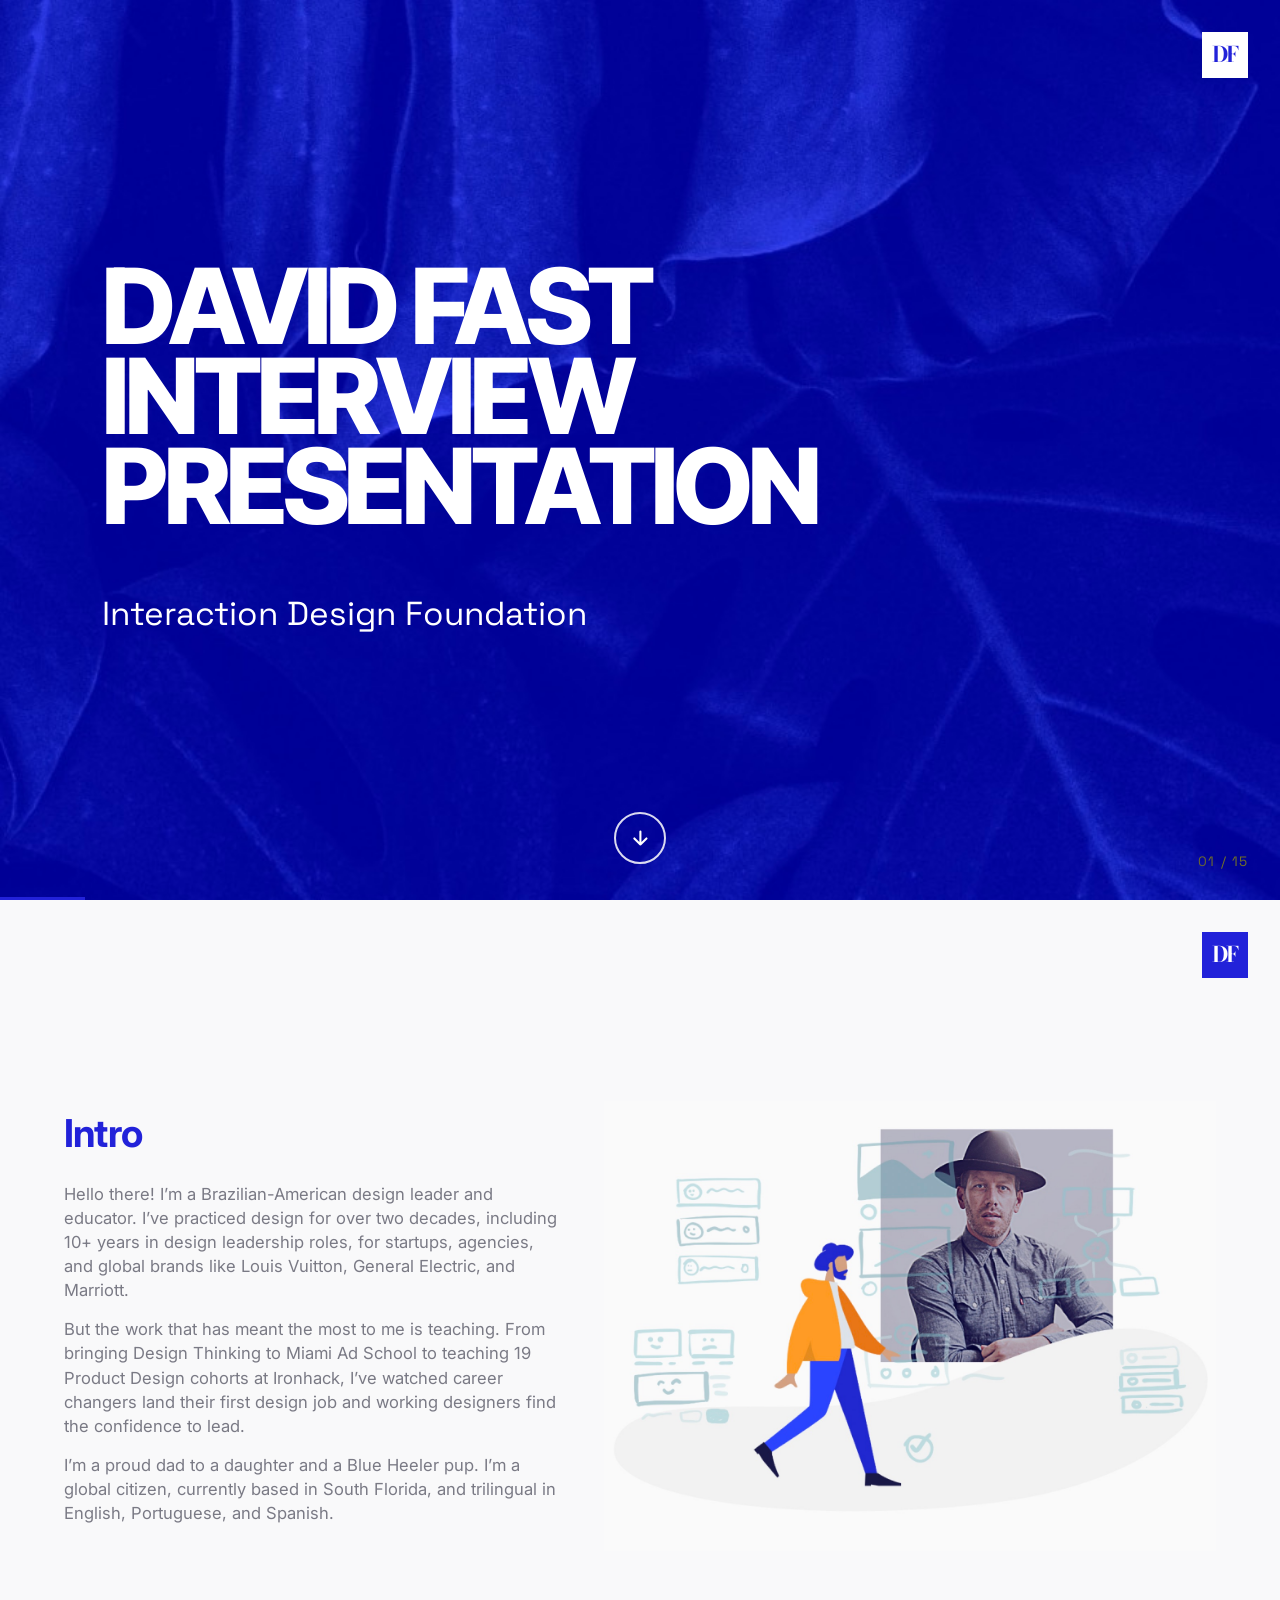
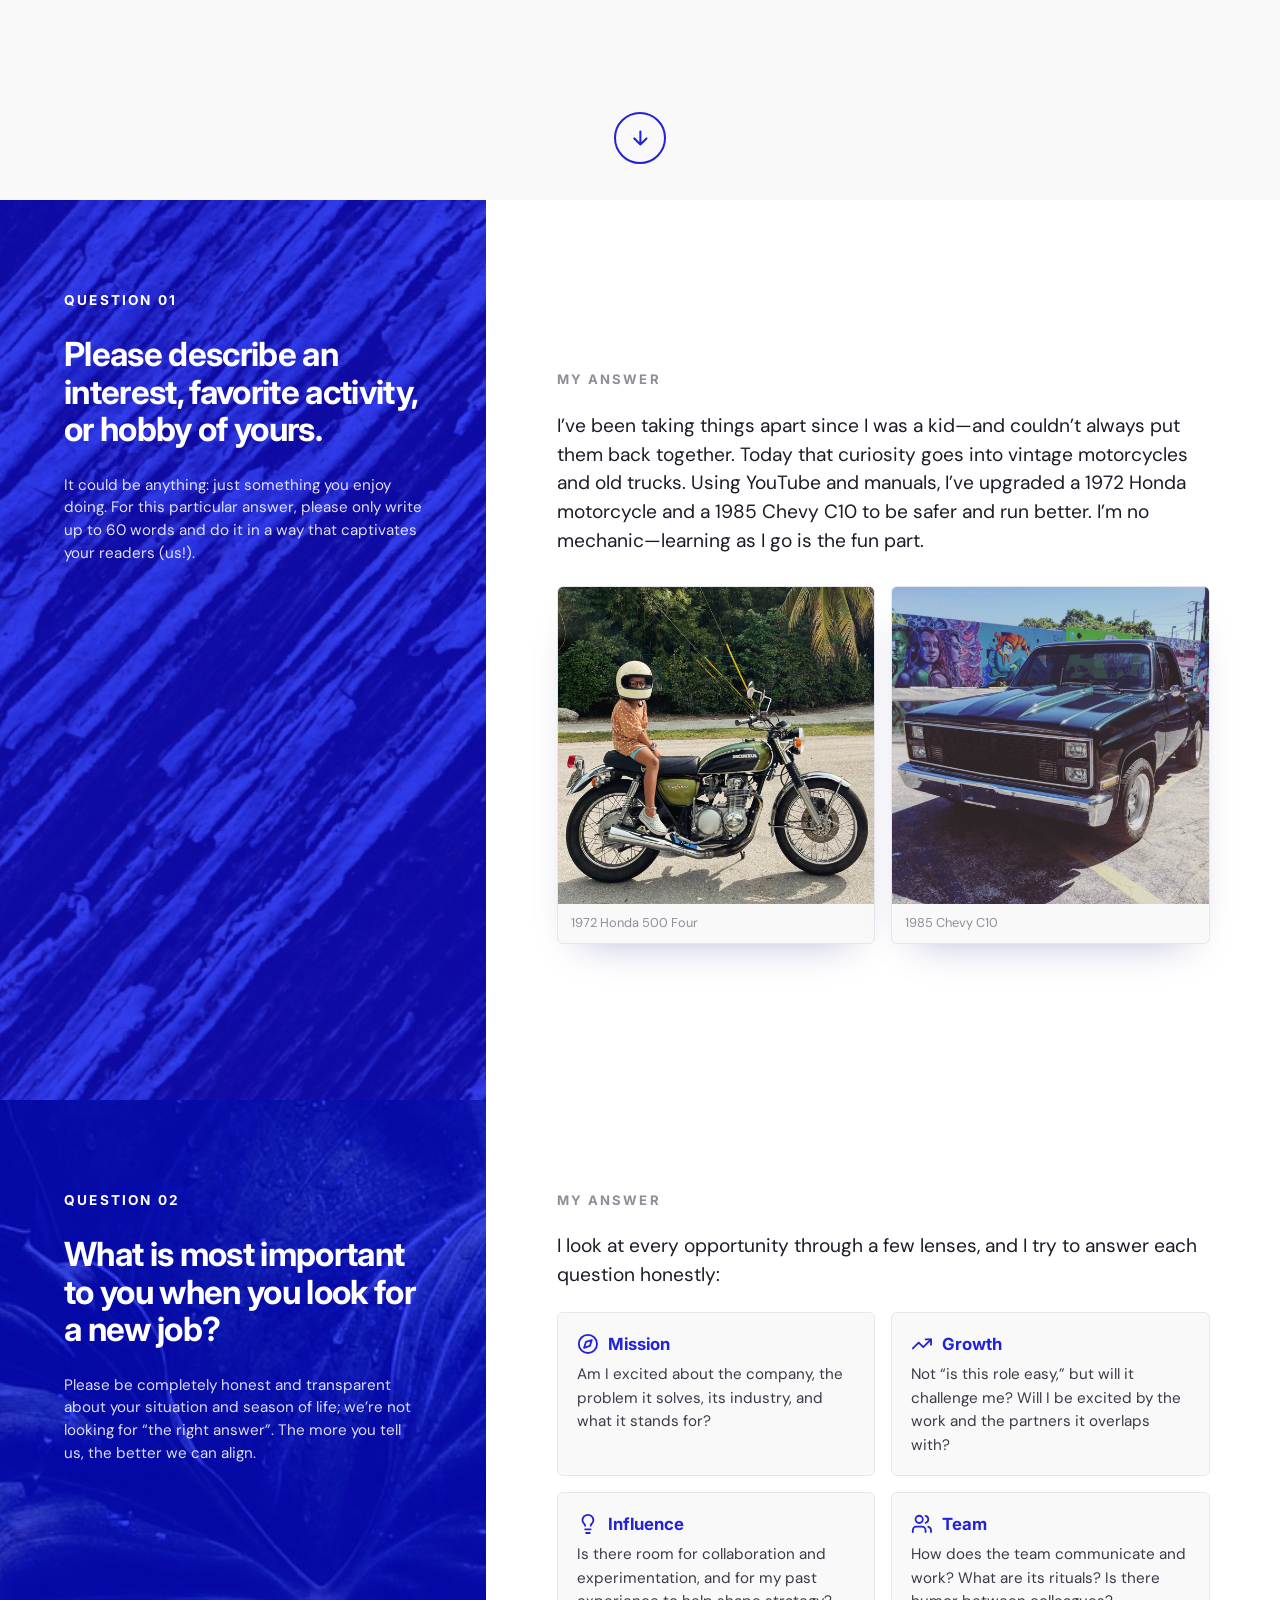
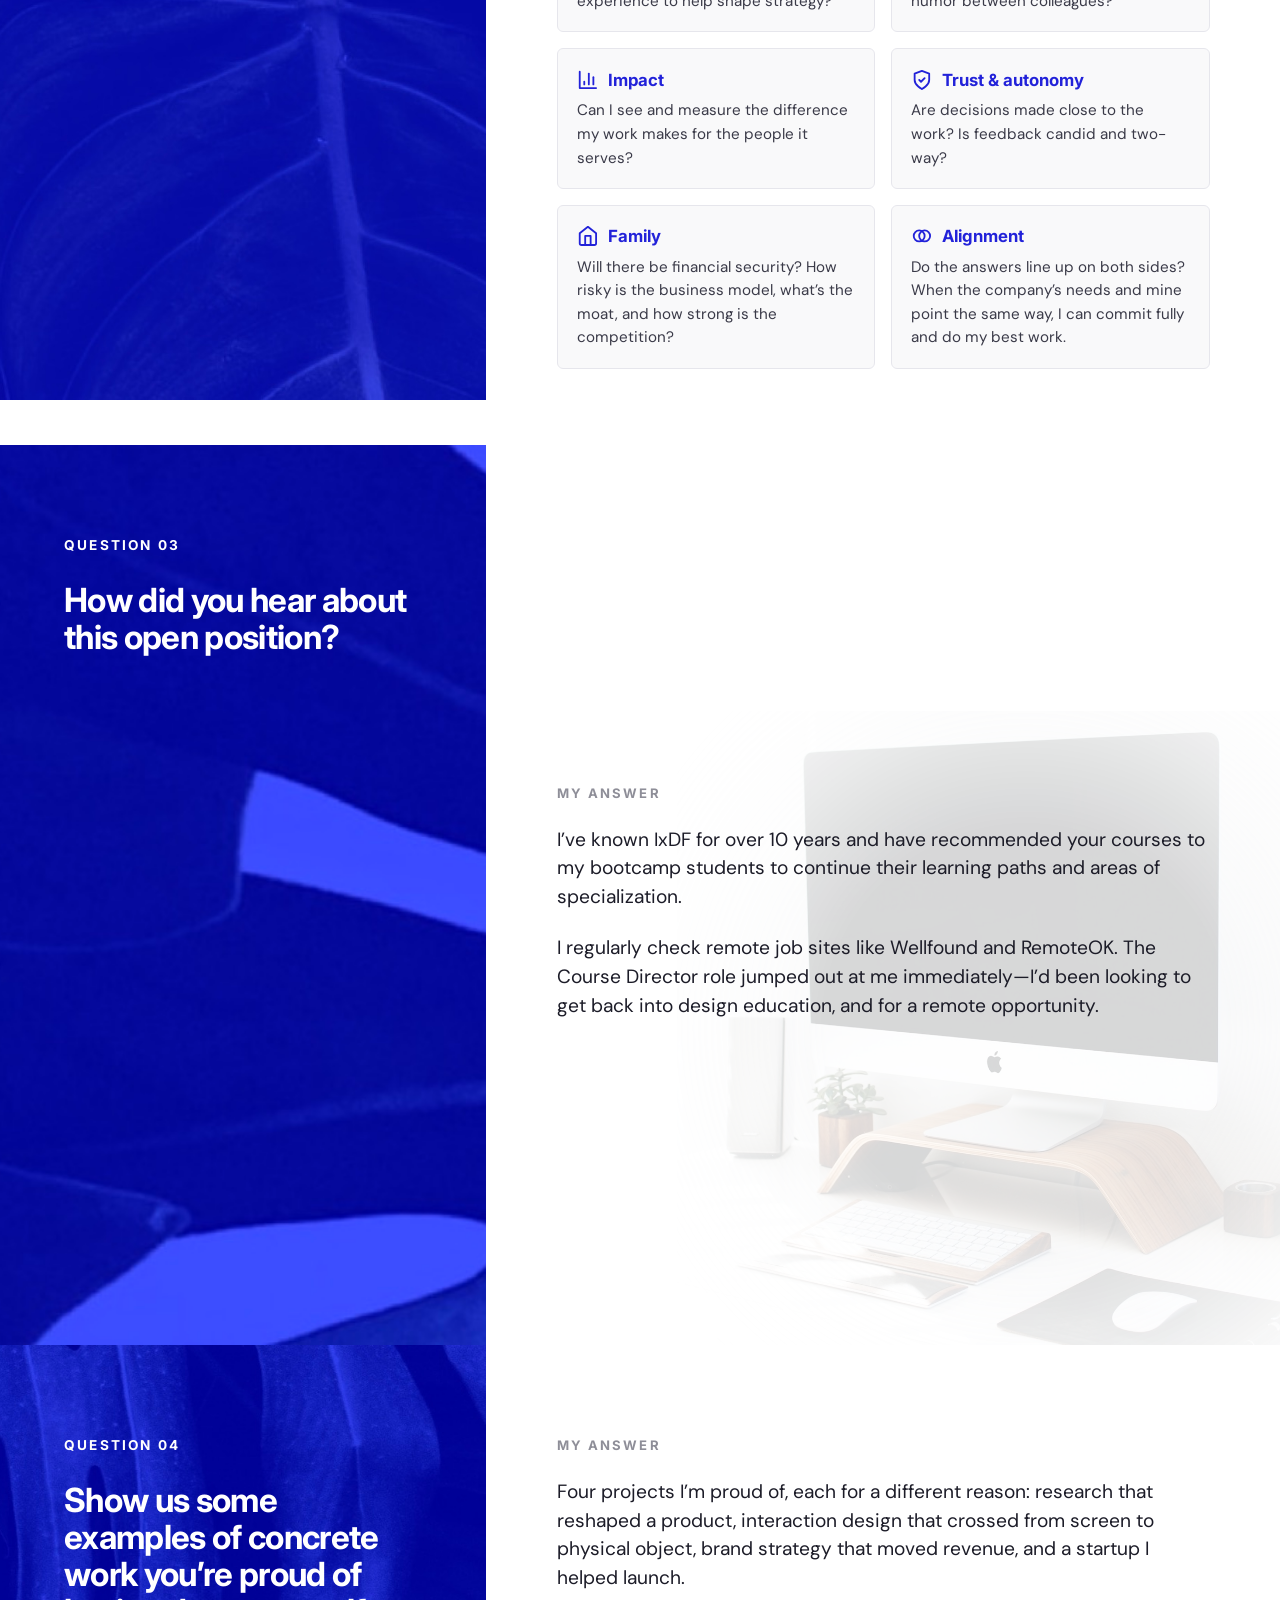
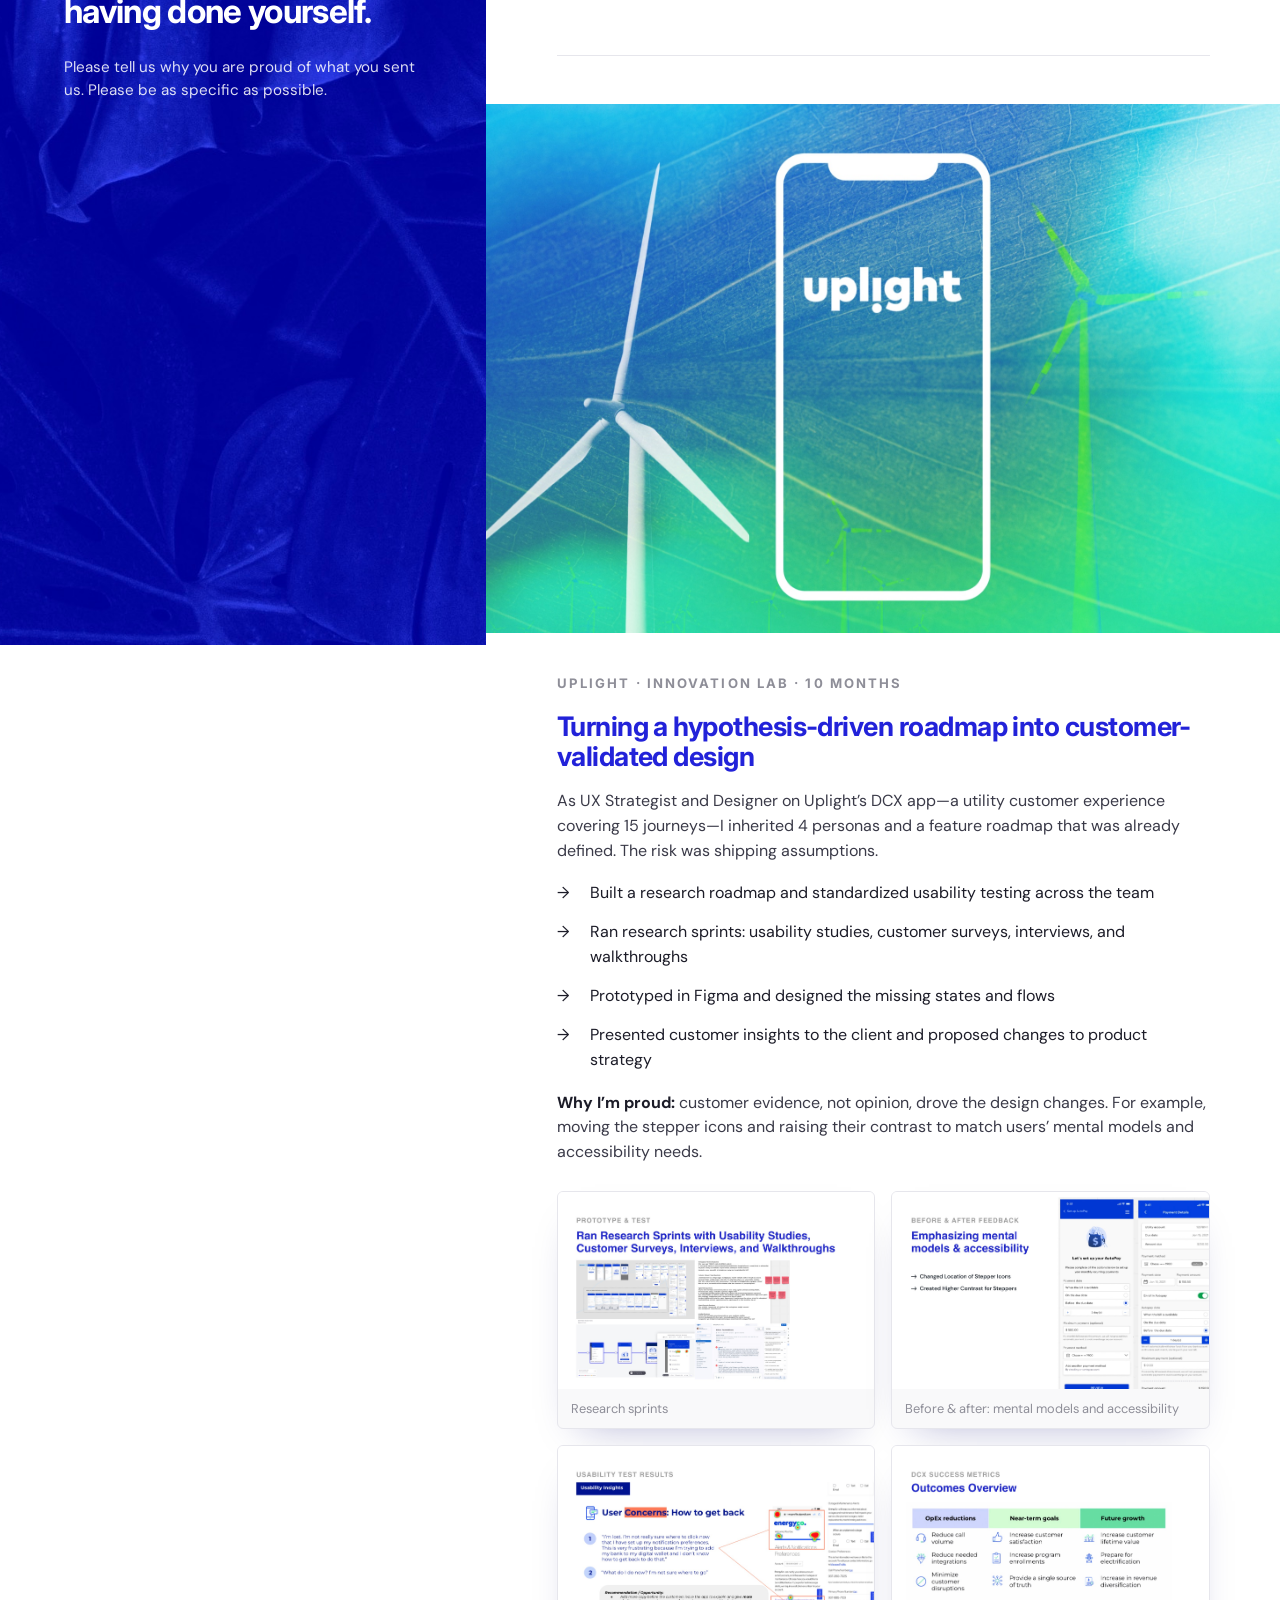
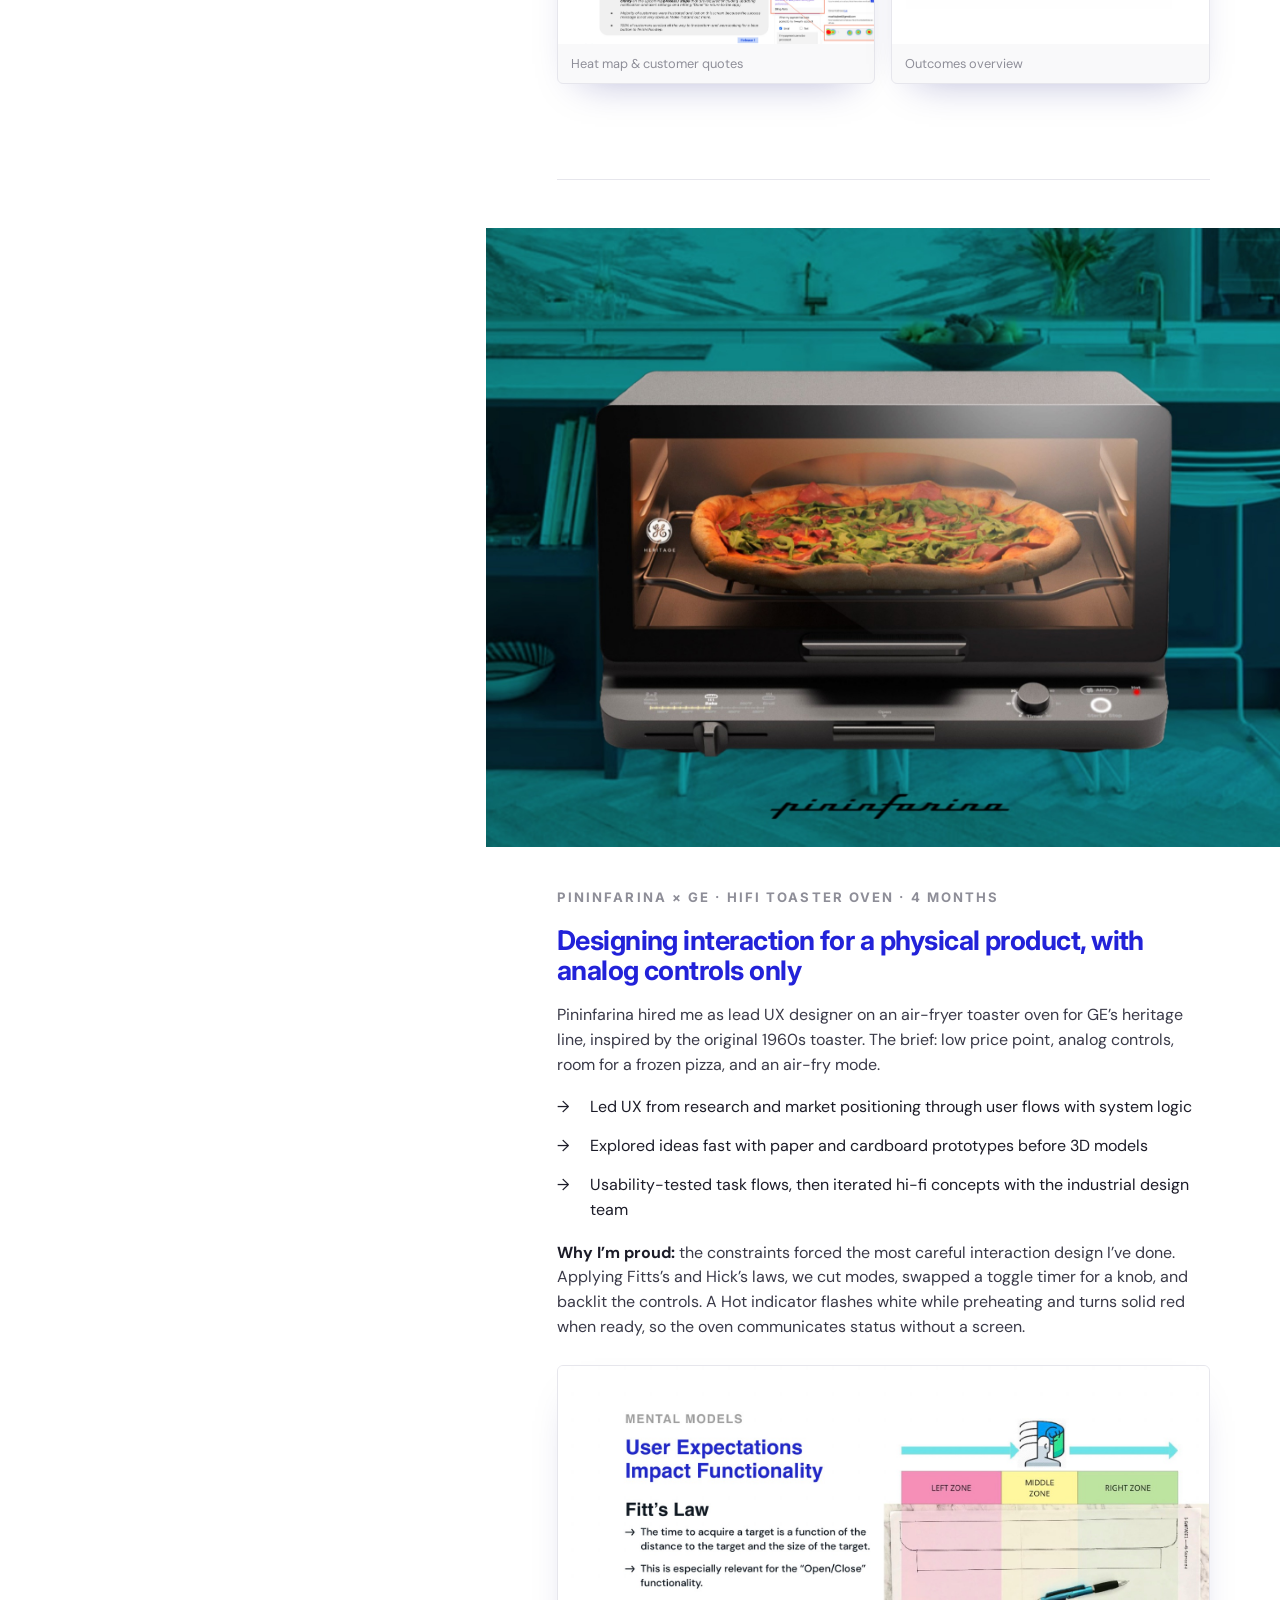
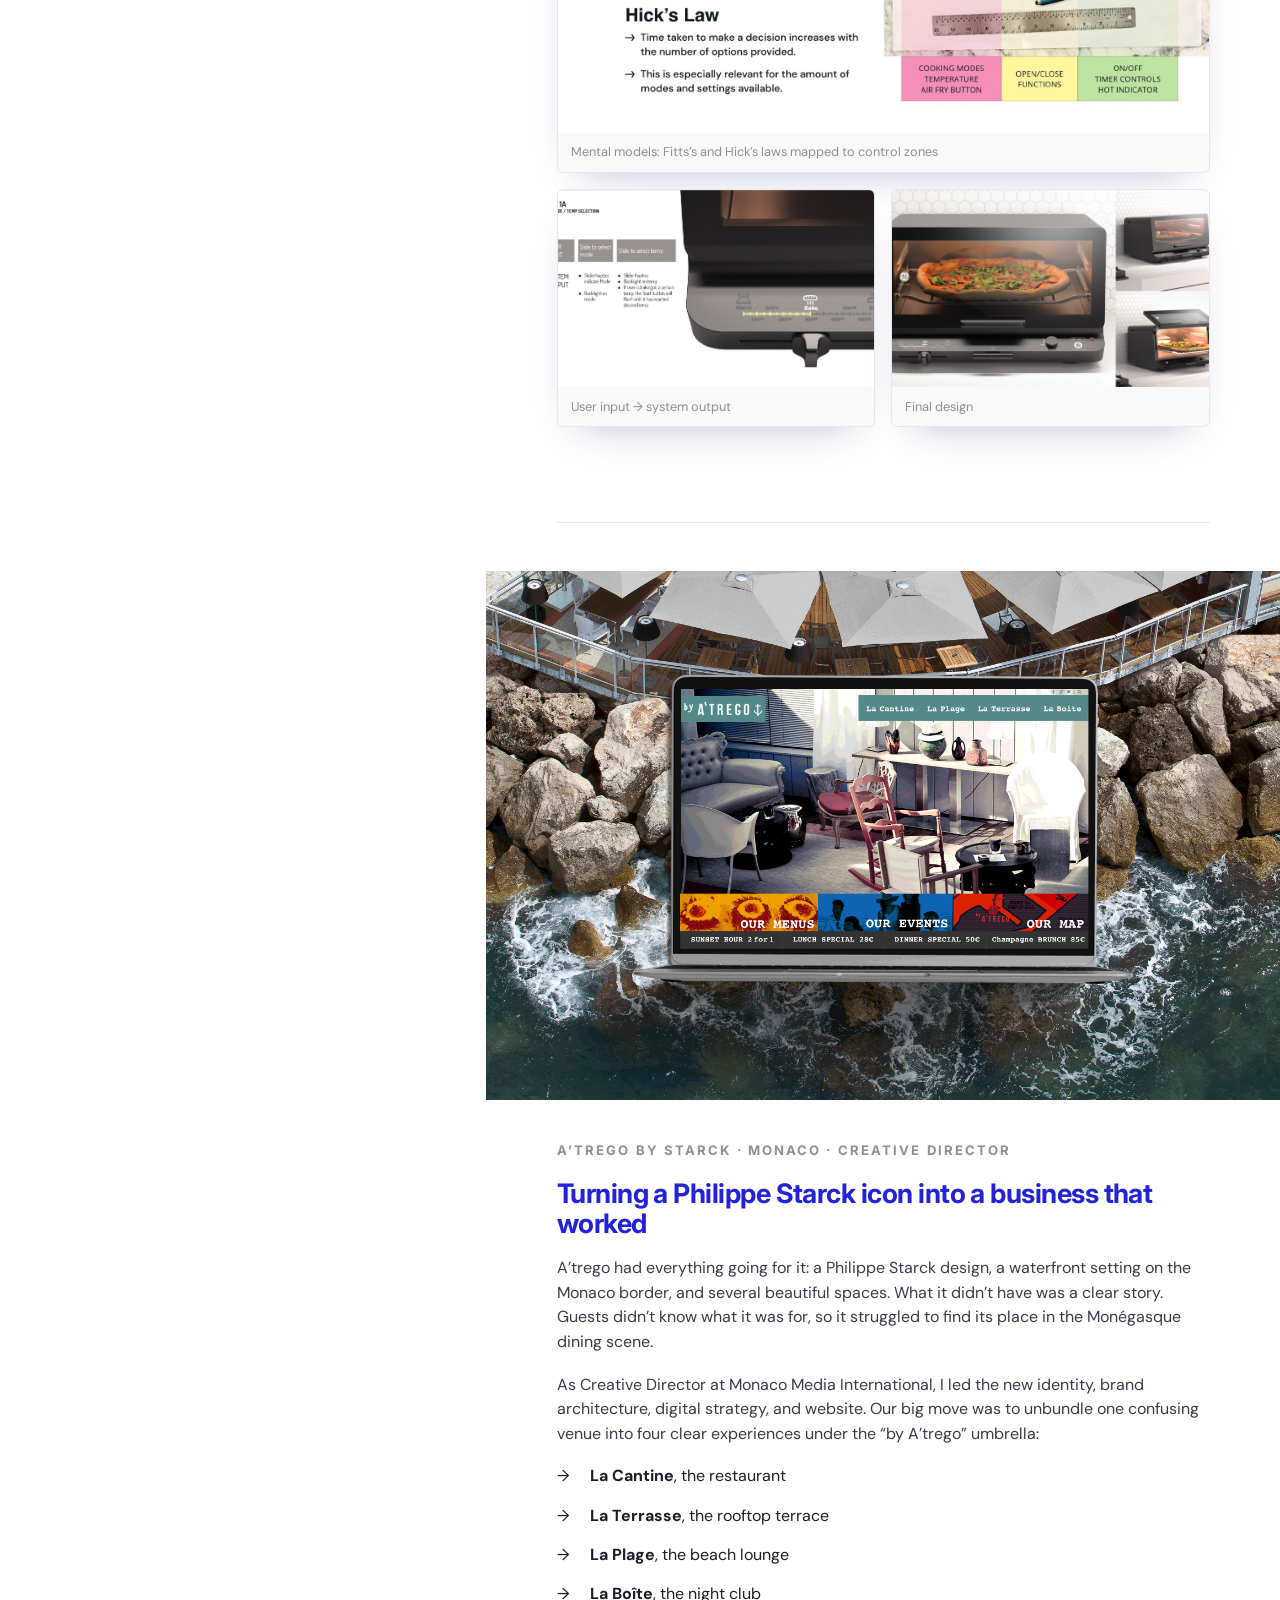
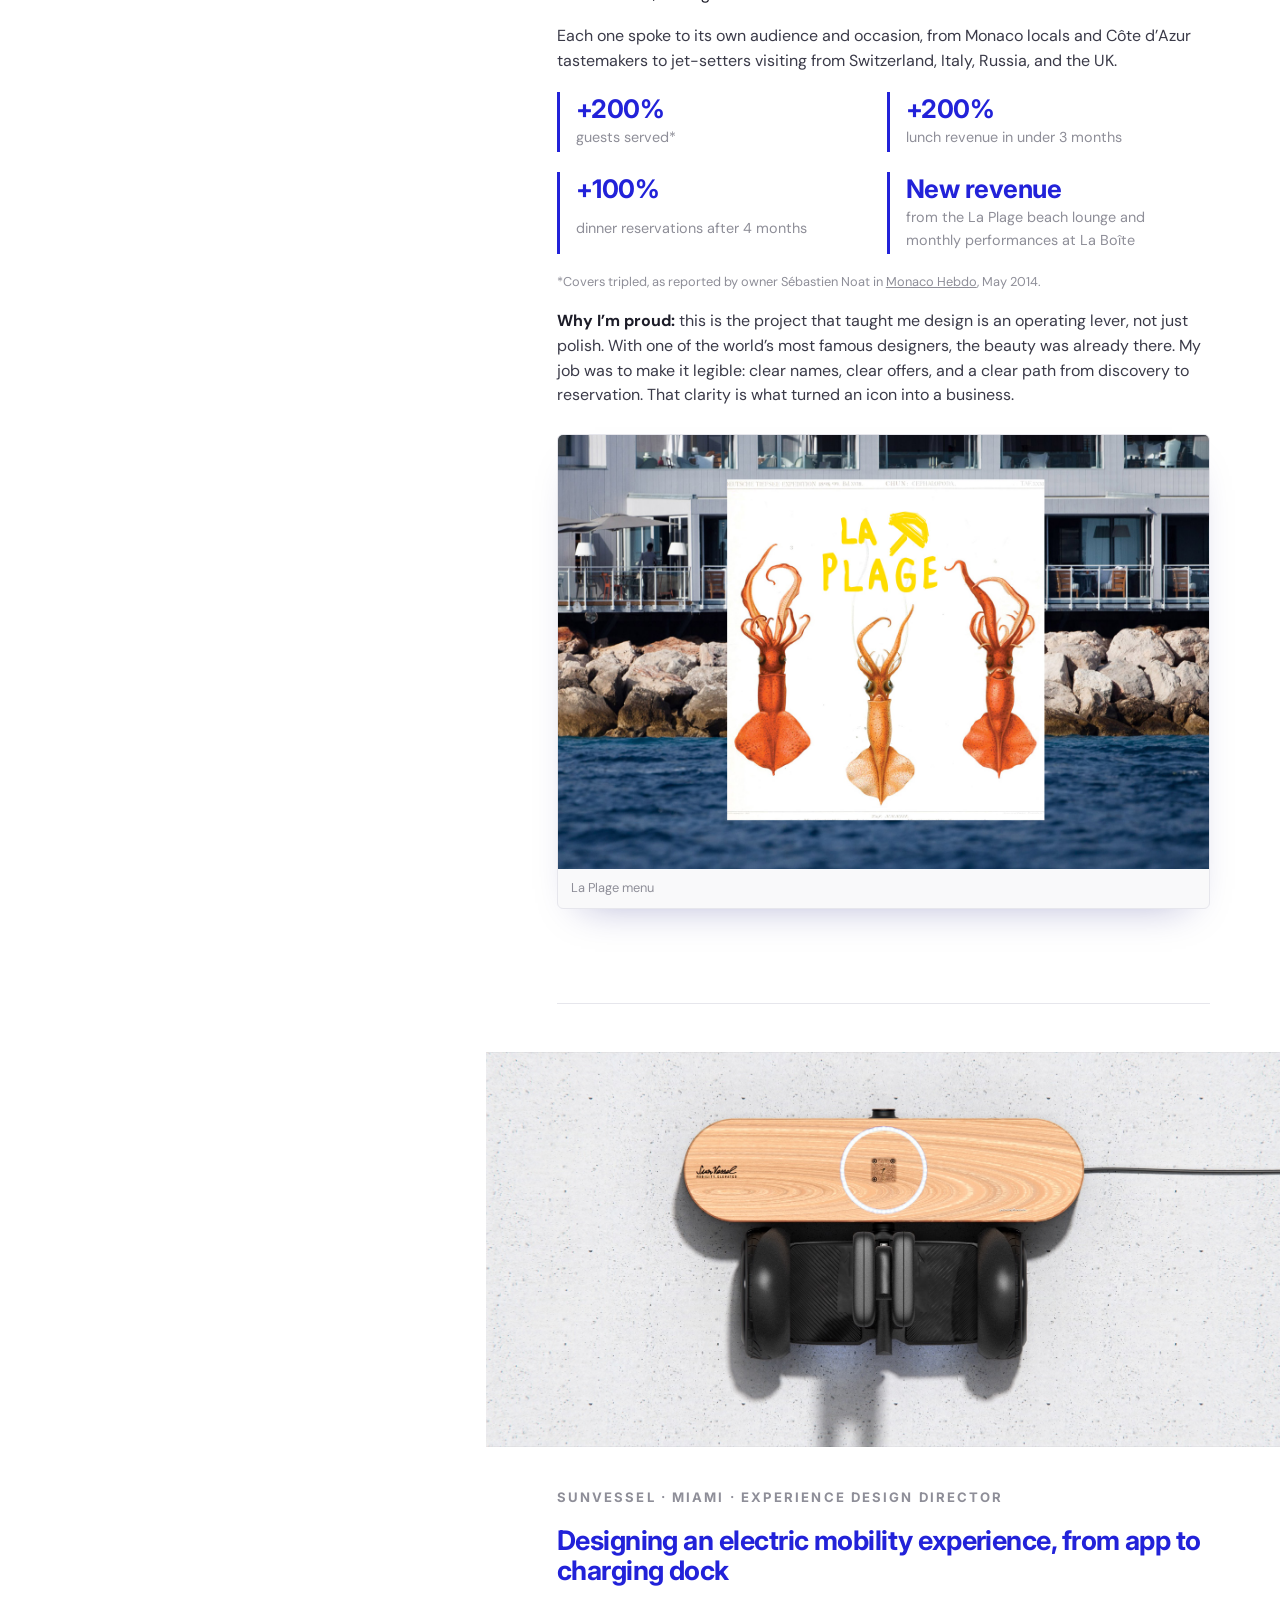
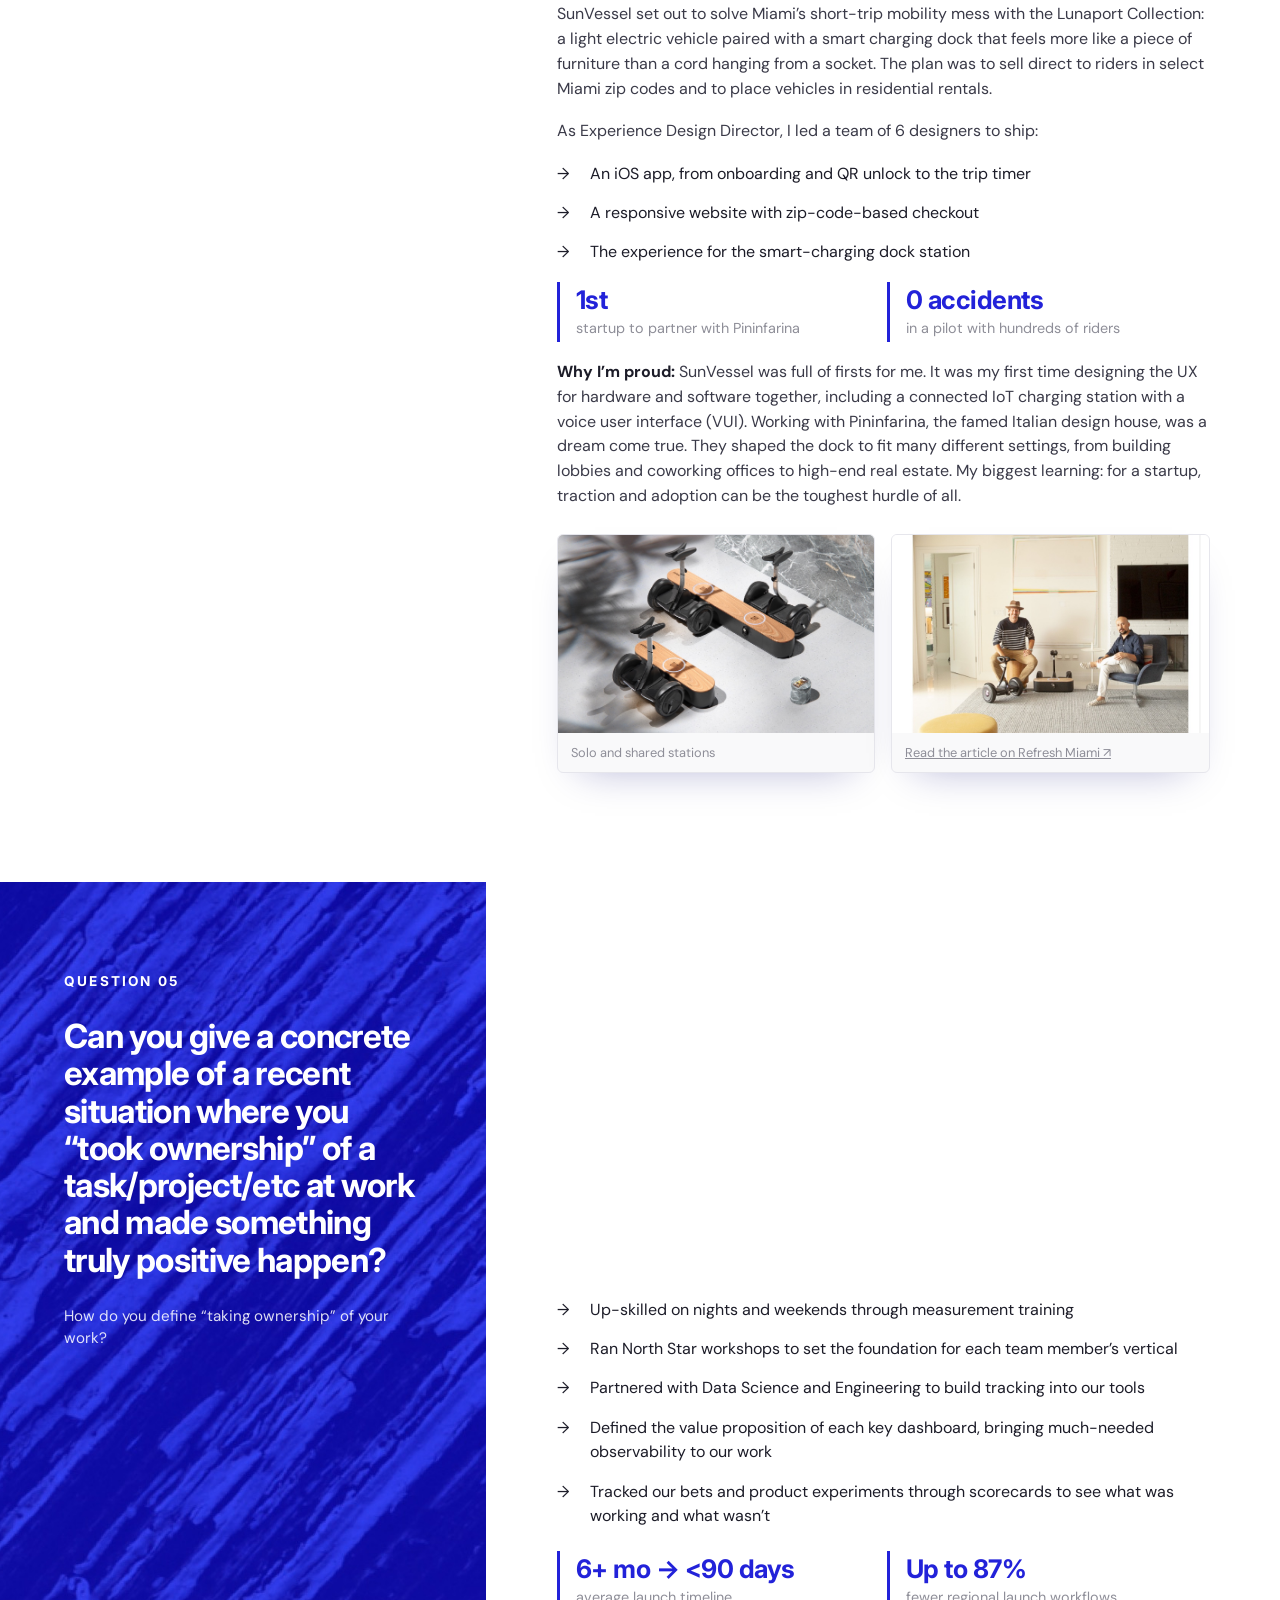
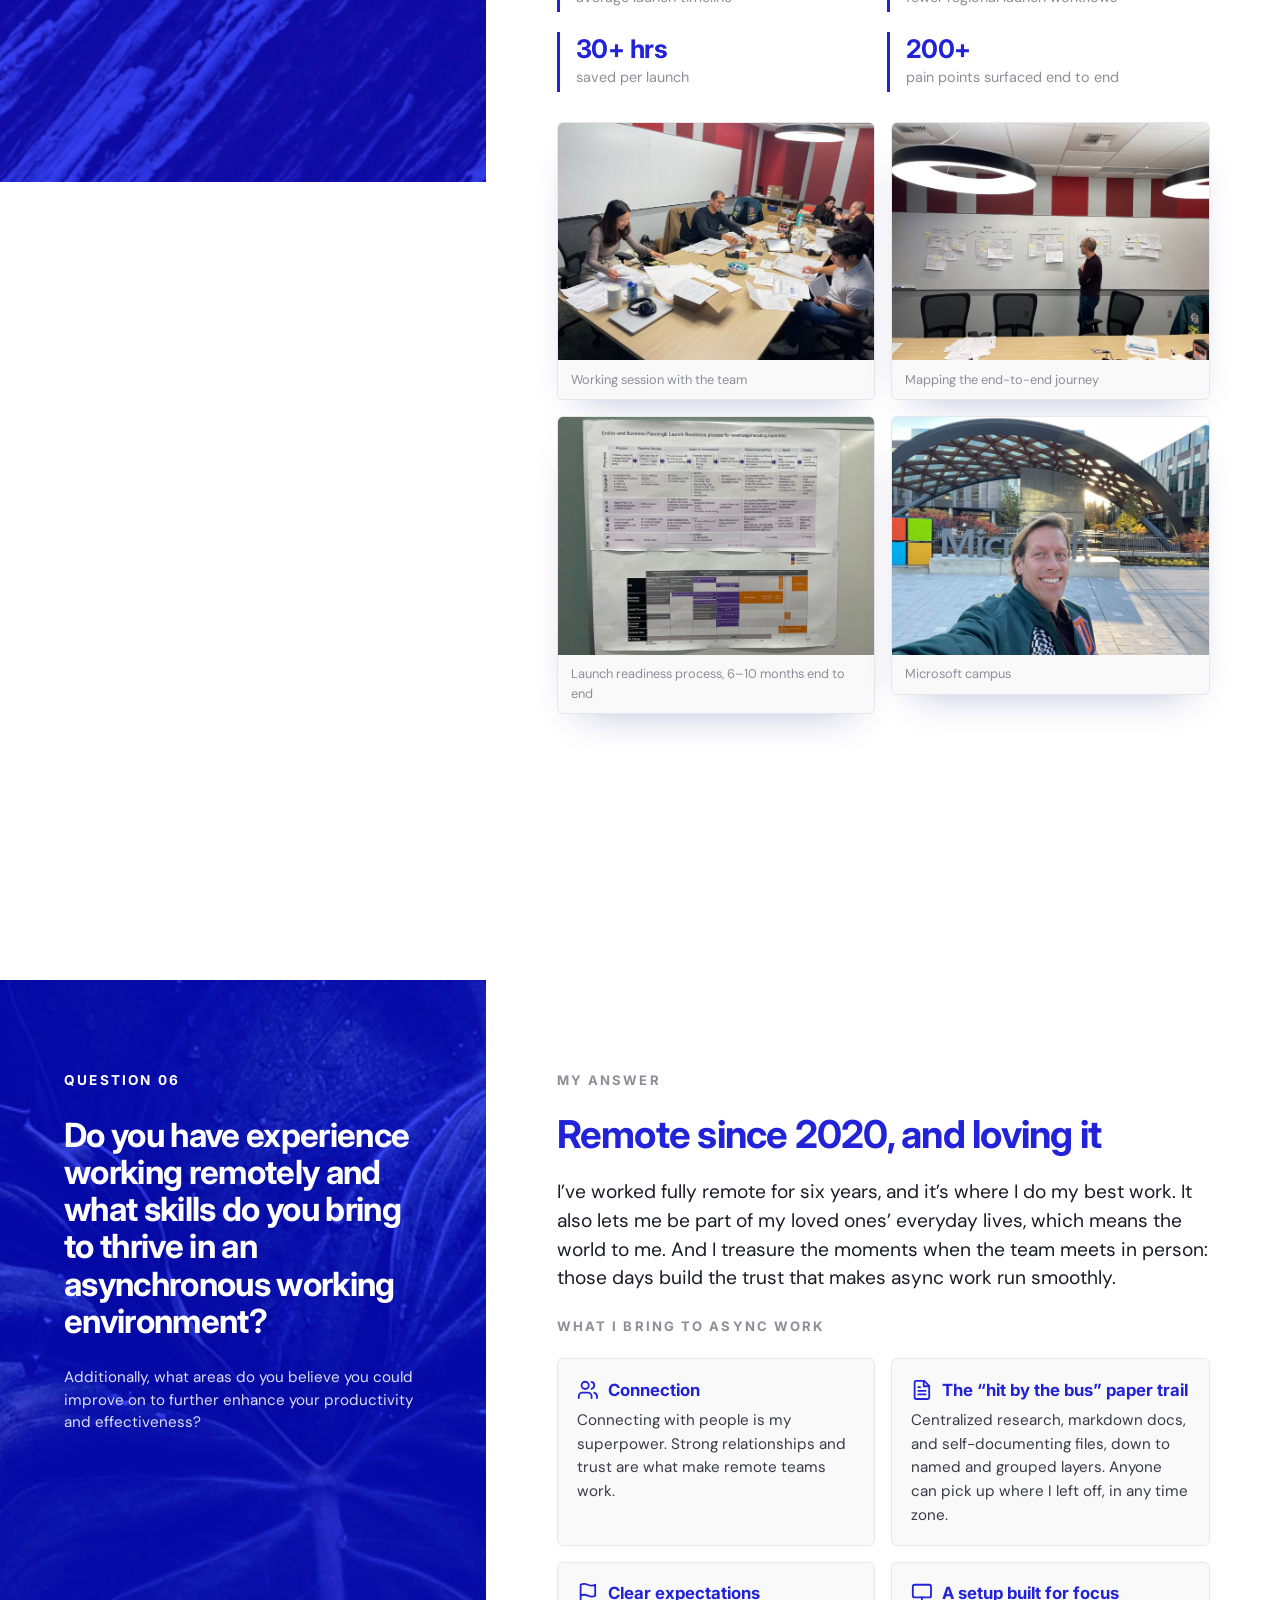
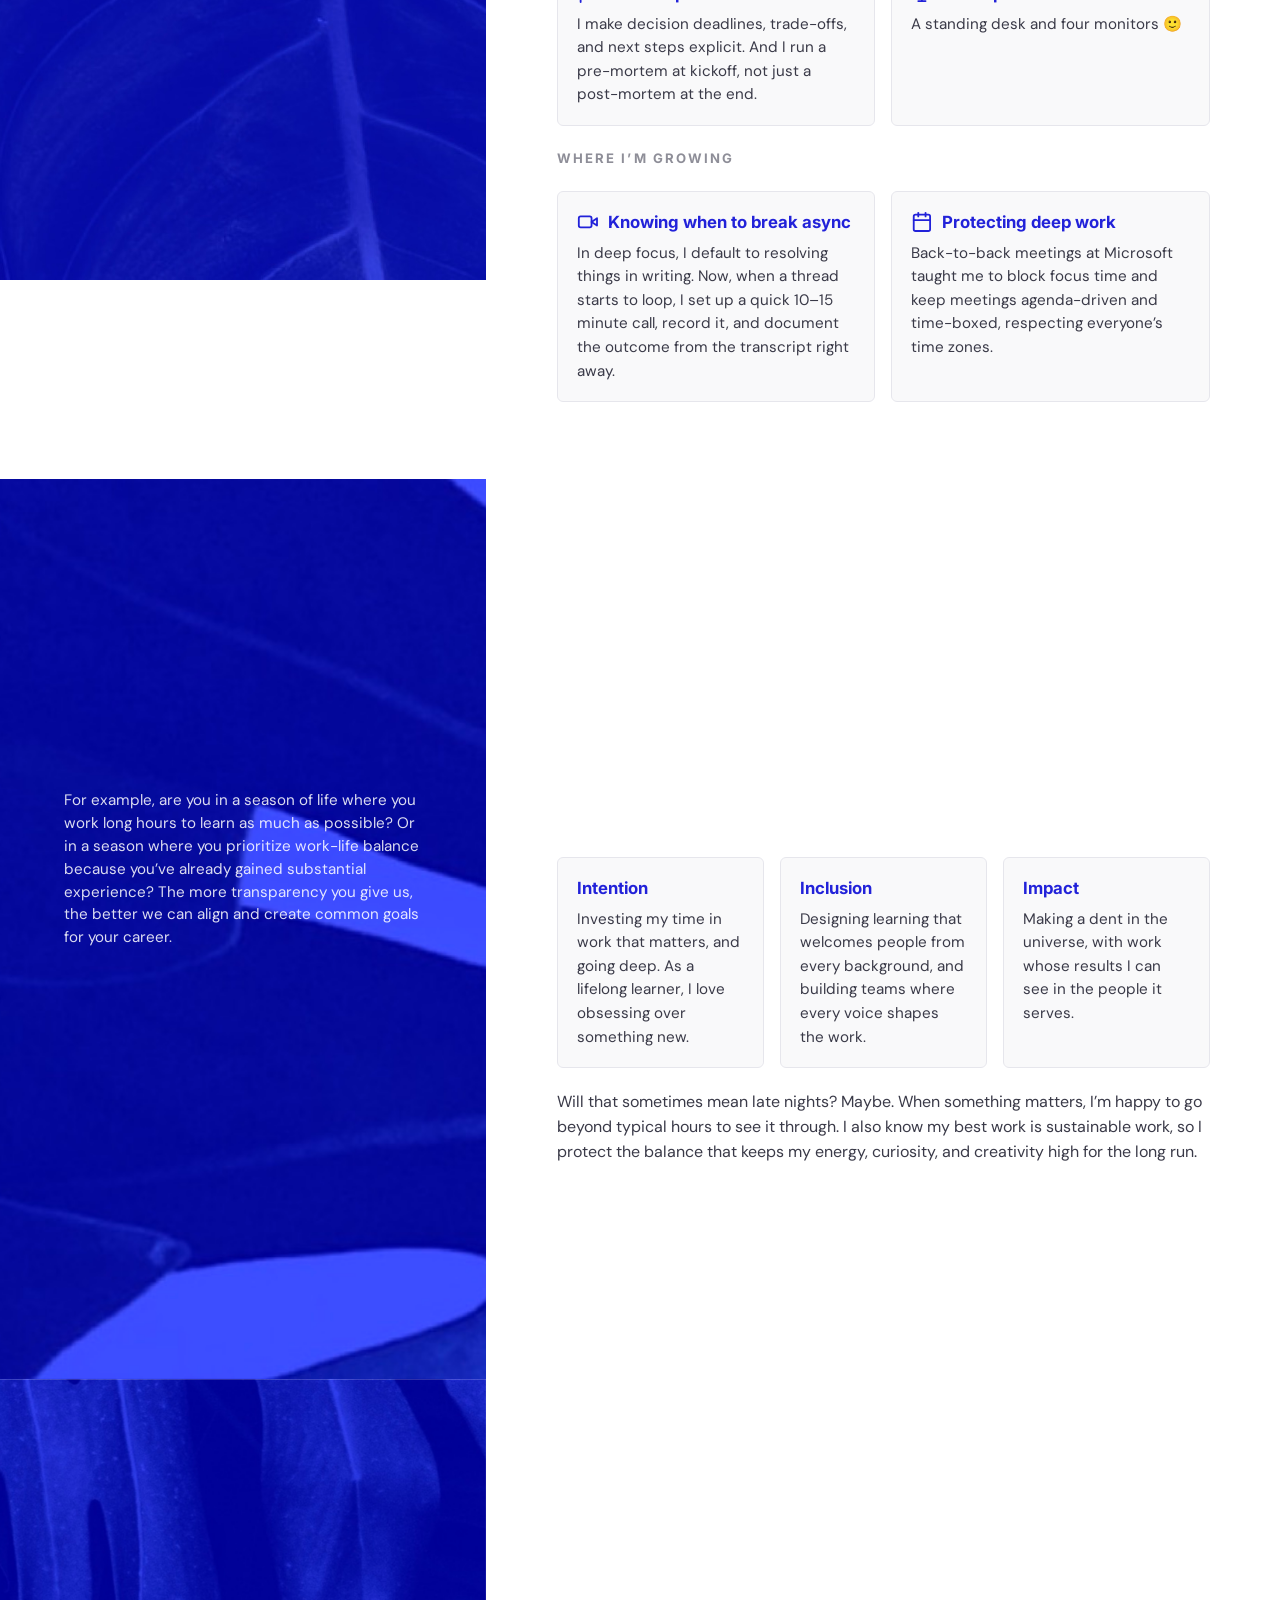
==== index.html @ 52748e1d "Q10: UX Week hero photo Co-Authored-By: Claude Opus 5.5 <noreply@anthropic.com>" ====
<!DOCTYPE HTML>
<!--
	David Fast · Interaction Design Foundation interview deck
	Split layout adapted from Paradigm Shift by HTML5 UP (html5up.net, CCA 3.0)
-->
<html lang="en">
	<head>
		<title>David Fast · IxDF Interview</title>
		<meta charset="utf-8" />
		<meta name="viewport" content="width=device-width, initial-scale=1" />
		<meta name="description" content="David Fast answers the Interaction Design Foundation's interview questions." />
		<link rel="preconnect" href="https://fonts.googleapis.com" />
		<link rel="preconnect" href="https://fonts.gstatic.com" crossorigin />
		<link rel="stylesheet" href="https://fonts.googleapis.com/css2?family=Bodoni+Moda:opsz,wght@6..96,700&family=DM+Sans:opsz,wght@9..40,400;9..40,500;9..40,700&family=Inter+Tight:wght@800&family=Inter:wght@400;700&family=Space+Grotesk:wght@400;500&display=swap" />
		<link rel="stylesheet" href="assets/css/df.css" />
	</head>
	<body>

		<!-- Cover -->
		<section class="slide cover leaf" id="cover">
			<span class="df-mark on-blue">DF</span>
			<h1 class="reveal">David Fast<br />Interview<br />Presentation</h1>
			<p class="sub reveal">Interaction Design Foundation</p>
			<a class="scroll-down" href="#intro" aria-label="Scroll down"><svg viewBox="0 0 24 24" fill="none" stroke="currentColor" stroke-width="2.4" stroke-linecap="round" stroke-linejoin="round" aria-hidden="true"><path d="M12 4v15M5 12l7 7 7-7"/></svg></a>
		</section>

		<!-- Intro -->
		<section class="slide intro" id="intro">
			<span class="df-mark">DF</span>
			<div>
				<h2 class="reveal">Intro</h2>
				<p class="reveal">Hello there! I’m a Brazilian-American design leader and educator. I’ve practiced design for over two decades, including 10+ years in design leadership roles, for startups, agencies, and global brands like Louis Vuitton, General Electric, and Marriott.</p>
				<p class="reveal">But the work that has meant the most to me is teaching. From bringing Design Thinking to Miami Ad School to teaching 19 Product Design cohorts at Ironhack, I’ve watched career changers land their first design job and working designers find the confidence to lead.</p>
				<p class="reveal">I’m a proud dad to a daughter and a Blue Heeler pup. I’m a global citizen, currently based in South Florida, and trilingual in English, Portuguese, and Spanish.</p>
			</div>
			<img width="1500" height="1100" class="reveal" src="images/df/intro-art.jpg" alt="Portrait of David Fast with an illustrated designer walking past wireframe sketches" />
			<a class="scroll-down on-light" href="#q1" aria-label="Go to the questions"><svg viewBox="0 0 24 24" fill="none" stroke="currentColor" stroke-width="2.4" stroke-linecap="round" stroke-linejoin="round" aria-hidden="true"><path d="M12 4v15M5 12l7 7 7-7"/></svg></a>
		</section>

		<!-- Question 01 -->
		<section class="slide qa" id="q1">
			<header class="leaf t-bark">
				<p class="eyebrow reveal">Question 01</p>
				<h2 class="question reveal">Please describe an interest, favorite activity, or hobby of yours.</h2>
				<p class="question-detail reveal">It could be anything: just something you enjoy doing. For this particular answer, please only write up to 60 words and do it in a way that captivates your readers (us!).</p>
			</header>
			<div class="content">
				<p class="eyebrow reveal">My Answer</p>
				<p class="lead reveal">I’ve been taking things apart since I was a kid—and couldn’t always put them back together. Today that curiosity goes into vintage motorcycles and old trucks. Using YouTube and manuals, I’ve upgraded a 1972 Honda motorcycle and a 1985 Chevy C10 to be safer and run better. I’m no mechanic—learning as I go is the fun part.</p>
				<div class="media reveal">
					<figure><img width="1200" height="1200" src="images/work/honda-1972.jpg" alt="Green 1972 Honda 500 Four motorcycle" loading="lazy" /><figcaption>1972 Honda 500 Four</figcaption></figure>
					<figure><img width="1200" height="1200" src="images/work/chevy-c10-1985.jpg" alt="Black 1985 Chevy C10 pickup in front of a mural" loading="lazy" /><figcaption>1985 Chevy C10</figcaption></figure>
				</div>
			</div>
		</section>

		<!-- Question 02 -->
		<section class="slide qa" id="q2">
			<header class="leaf t-anthurium">
				<p class="eyebrow reveal">Question 02</p>
				<h2 class="question reveal">What is most important to you when you look for a new job?</h2>
				<p class="question-detail reveal">Please be completely honest and transparent about your situation and season of life; we’re not looking for “the right answer”. The more you tell us, the better we can align.</p>
			</header>
			<div class="content">
				<p class="eyebrow reveal">My Answer</p>
				<p class="lead reveal">I look at every opportunity through a few lenses, and I try to answer each question honestly:</p>
				<div class="lenses cols-2 reveal">
					<div class="lens"><h4><svg viewBox="0 0 24 24" fill="none" stroke="currentColor" stroke-width="2" stroke-linecap="round" stroke-linejoin="round" aria-hidden="true"><circle cx="12" cy="12" r="10"/><polygon points="16.24 7.76 14.12 14.12 7.76 16.24 9.88 9.88 16.24 7.76"/></svg>Mission</h4><p>Am I excited about the company, the problem it solves, its industry, and what it stands for?</p></div>
					<div class="lens"><h4><svg viewBox="0 0 24 24" fill="none" stroke="currentColor" stroke-width="2" stroke-linecap="round" stroke-linejoin="round" aria-hidden="true"><polyline points="22 7 13.5 15.5 8.5 10.5 2 17"/><polyline points="16 7 22 7 22 13"/></svg>Growth</h4><p>Not “is this role easy,” but will it challenge me? Will I be excited by the work and the partners it overlaps with?</p></div>
					<div class="lens"><h4><svg viewBox="0 0 24 24" fill="none" stroke="currentColor" stroke-width="2" stroke-linecap="round" stroke-linejoin="round" aria-hidden="true"><path d="M15 14c.2-1 .7-1.7 1.5-2.5 1-.9 1.5-2.2 1.5-3.5A6 6 0 0 0 6 8c0 1 .2 2.2 1.5 3.5.7.7 1.3 1.5 1.5 2.5"/><path d="M9 18h6"/><path d="M10 22h4"/></svg>Influence</h4><p>Is there room for collaboration and experimentation, and for my past experience to help shape strategy?</p></div>
					<div class="lens"><h4><svg viewBox="0 0 24 24" fill="none" stroke="currentColor" stroke-width="2" stroke-linecap="round" stroke-linejoin="round" aria-hidden="true"><path d="M16 21v-2a4 4 0 0 0-4-4H6a4 4 0 0 0-4 4v2"/><circle cx="9" cy="7" r="4"/><path d="M22 21v-2a4 4 0 0 0-3-3.87"/><path d="M16 3.13a4 4 0 0 1 0 7.75"/></svg>Team</h4><p>How does the team communicate and work? What are its rituals? Is there humor between colleagues?</p></div>
					<div class="lens"><h4><svg viewBox="0 0 24 24" fill="none" stroke="currentColor" stroke-width="2" stroke-linecap="round" stroke-linejoin="round" aria-hidden="true"><path d="M3 3v18h18"/><path d="M18 17V9"/><path d="M13 17V5"/><path d="M8 17v-3"/></svg>Impact</h4><p>Can I see and measure the difference my work makes for the people it serves?</p></div>
					<div class="lens"><h4><svg viewBox="0 0 24 24" fill="none" stroke="currentColor" stroke-width="2" stroke-linecap="round" stroke-linejoin="round" aria-hidden="true"><path d="M12 22s8-4 8-10V5l-8-3-8 3v7c0 6 8 10 8 10"/><path d="m9 12 2 2 4-4"/></svg>Trust &amp; autonomy</h4><p>Are decisions made close to the work? Is feedback candid and two-way?</p></div>
					<div class="lens"><h4><svg viewBox="0 0 24 24" fill="none" stroke="currentColor" stroke-width="2" stroke-linecap="round" stroke-linejoin="round" aria-hidden="true"><path d="m3 9 9-7 9 7v11a2 2 0 0 1-2 2H5a2 2 0 0 1-2-2z"/><polyline points="9 22 9 12 15 12 15 22"/></svg>Family</h4><p>Will there be financial security? How risky is the business model, what’s the moat, and how strong is the competition?</p></div>
					<div class="lens"><h4><svg viewBox="0 0 24 24" fill="none" stroke="currentColor" stroke-width="2" stroke-linecap="round" stroke-linejoin="round" aria-hidden="true"><circle cx="9" cy="12" r="6"/><circle cx="15" cy="12" r="6"/></svg>Alignment</h4><p>Do the answers line up on both sides? When the company’s needs and mine point the same way, I can commit fully and do my best work.</p></div>
				</div>
			</div>
		</section>

		<!-- Question 03 -->
		<section class="slide qa" id="q3">
			<header class="leaf t-monstera-xl">
				<p class="eyebrow reveal">Question 03</p>
				<h2 class="question reveal">How did you hear about this open position?</h2>
			</header>
			<div class="content has-bg">
				<!-- Photo: "White iMac" by Gabriel Beaudry, Unsplash License -->
				<img class="bg-art" width="1200" height="1200" src="images/work/imac-desk.jpg" alt="" aria-hidden="true" />
				<p class="eyebrow reveal">My Answer</p>
				<p class="lead reveal">I’ve known IxDF for over 10 years and have recommended your courses to my bootcamp students to continue their learning paths and areas of specialization.</p>
				<p class="lead reveal">I regularly check remote job sites like Wellfound and RemoteOK. The Course Director role jumped out at me immediately—I’d been looking to get back into design education, and for a remote opportunity.</p>
			</div>
		</section>

		<!-- Question 04 -->
		<section class="slide qa" id="q4">
			<header class="leaf ">
				<p class="eyebrow reveal">Question 04</p>
				<h2 class="question reveal">Show us some examples of concrete work you’re proud of having done yourself.</h2>
				<p class="question-detail reveal">Please tell us why you are proud of what you sent us. Please be as specific as possible.</p>
			</header>
			<div class="content">
				<p class="eyebrow reveal">My Answer</p>
				<p class="lead reveal">Four projects I’m proud of, each for a different reason: research that reshaped a product, interaction design that crossed from screen to physical object, brand strategy that moved revenue, and a startup I helped launch.</p>

				<article class="project reveal">
					<figure class="project-hero"><img width="1800" height="1200" src="images/work/uplight-hero.jpg" alt="Uplight DCX app hero" loading="lazy" /></figure>
					<p class="eyebrow">Uplight · Innovation Lab · 10 months</p>
					<h3 class="headline">Turning a hypothesis-driven roadmap into customer-validated design</h3>
					<p>As UX Strategist and Designer on Uplight’s DCX app—a utility customer experience covering 15 journeys—I inherited 4 personas and a feature roadmap that was already defined. The risk was shipping assumptions.</p>
					<ul class="arrows">
						<li>Built a research roadmap and standardized usability testing across the team</li>
						<li>Ran research sprints: usability studies, customer surveys, interviews, and walkthroughs</li>
						<li>Prototyped in Figma and designed the missing states and flows</li>
						<li>Presented customer insights to the client and proposed changes to product strategy</li>
					</ul>
					<p><strong>Why I’m proud:</strong> customer evidence, not opinion, drove the design changes. For example, moving the stepper icons and raising their contrast to match users’ mental models and accessibility needs.</p>
					<div class="media cols-2">
						<figure><img width="1600" height="900" src="images/work/uplight-research-sprints.jpg" alt="Research sprint artifacts: usability studies, surveys, and walkthroughs" loading="lazy" /><figcaption>Research sprints</figcaption></figure>
						<figure><img width="1600" height="900" src="images/work/uplight-before-after.jpg" alt="Before and after screens with relocated, higher-contrast stepper" loading="lazy" /><figcaption>Before &amp; after: mental models and accessibility</figcaption></figure>
						<figure><img width="1600" height="900" src="images/work/uplight-heatmap-get-back.jpg" alt="Click heat map with customer quotes from usability testing" loading="lazy" /><figcaption>Heat map &amp; customer quotes</figcaption></figure>
						<figure><img width="1600" height="900" src="images/work/uplight-outcomes.jpg" alt="DCX success metrics: OpEx reductions, near-term goals, and future growth" loading="lazy" /><figcaption>Outcomes overview</figcaption></figure>
					</div>
				</article>

				<article class="project reveal">
					<figure class="project-hero"><img width="1800" height="1406" src="images/work/ge-pininfarina-hero.jpg" alt="Pininfarina GE HiFi toaster oven" loading="lazy" /></figure>
					<p class="eyebrow">Pininfarina × GE · HiFi Toaster Oven · 4 months</p>
					<h3 class="headline">Designing interaction for a physical product, with analog controls only</h3>
					<p>Pininfarina hired me as lead UX designer on an air-fryer toaster oven for GE’s heritage line, inspired by the original 1960s toaster. The brief: low price point, analog controls, room for a frozen pizza, and an air-fry mode.</p>
					<ul class="arrows">
						<li>Led UX from research and market positioning through user flows with system logic</li>
						<li>Explored ideas fast with paper and cardboard prototypes before 3D models</li>
						<li>Usability-tested task flows, then iterated hi-fi concepts with the industrial design team</li>
					</ul>
					<p><strong>Why I’m proud:</strong> the constraints forced the most careful interaction design I’ve done. Applying Fitts’s and Hick’s laws, we cut modes, swapped a toggle timer for a knob, and backlit the controls. A Hot indicator flashes white while preheating and turns solid red when ready, so the oven communicates status without a screen.</p>
					<div class="media">
						<figure class="span-2"><img width="1600" height="900" src="images/work/ge-ux-laws-sketch.jpg" alt="Sketch of the control panel divided into left, middle, and right zones, with Fitts’s and Hick’s laws" loading="lazy" /><figcaption>Mental models: Fitts’s and Hick’s laws mapped to control zones</figcaption></figure>
						<figure><img width="1600" height="900" src="images/work/ge-ui-annotations.jpg" alt="Interaction annotations for mode and temperature selection" loading="lazy" /><figcaption>User input → system output</figcaption></figure>
						<figure><img width="1600" height="900" src="images/work/ge-final-renders.jpg" alt="Final renders of the oven" loading="lazy" /><figcaption>Final design</figcaption></figure>
					</div>
				</article>

				<article class="project reveal">
					<figure class="project-hero"><img width="2880" height="1921" src="images/work/atrego-hero.gif" alt="Animated A’trego website on a laptop, framed by red fish costumes" loading="lazy" /></figure>
					<p class="eyebrow">A’trego by Starck · Monaco · Creative Director</p>
					<h3 class="headline">Turning a Philippe Starck icon into a business that worked</h3>
					<p>A’trego had everything going for it: a Philippe Starck design, a waterfront setting on the Monaco border, and several beautiful spaces. What it didn’t have was a clear story. Guests didn’t know what it was for, so it struggled to find its place in the Monégasque dining scene.</p>
					<p>As Creative Director at Monaco Media International, I led the new identity, brand architecture, digital strategy, and website. Our big move was to unbundle one confusing venue into four clear experiences under the “by A’trego” umbrella:</p>
					<ul class="arrows">
						<li><strong>La Cantine</strong>, the restaurant</li>
						<li><strong>La Terrasse</strong>, the rooftop terrace</li>
						<li><strong>La Plage</strong>, the beach lounge</li>
						<li><strong>La Boîte</strong>, the night club</li>
					</ul>
					<p>Each one spoke to its own audience and occasion, from Monaco locals and Côte d’Azur tastemakers to jet-setters visiting from Switzerland, Italy, Russia, and the UK.</p>
					<div class="stats">
						<div class="stat"><span class="num">+200%</span><span class="label">guests served*</span></div>
						<div class="stat"><span class="num">+200%</span><span class="label">lunch revenue in under 3 months</span></div>
						<div class="stat"><span class="num">+100%</span><span class="label">dinner reservations after 4 months</span></div>
						<div class="stat"><span class="num">New revenue</span><span class="label">from the La Plage beach lounge and monthly performances at La Boîte</span></div>
					</div>
					<p class="source">*Covers tripled, as reported by owner Sébastien Noat in <a href="https://monaco-hebdo.com/economie/sebastien-noat-entrepreneur-sans-frontieres/" target="_blank" rel="noopener">Monaco Hebdo</a>, May 2014.</p>
					<p><strong>Why I’m proud:</strong> this is the project that taught me design is an operating lever, not just polish. With one of the world’s most famous designers, the beauty was already there. My job was to make it legible: clear names, clear offers, and a clear path from discovery to reservation. That clarity is what turned an icon into a business.</p>
					<div class="media">
						<figure class="span-2"><img width="1440" height="960" src="images/work/atrego-la-plage.jpg" alt="La Plage menu cover illustrated with three squids" loading="lazy" /><figcaption>La Plage menu</figcaption></figure>
					</div>
				</article>

				<article class="project reveal">
					<figure class="project-hero"><img width="1800" height="895" src="images/work/sunvessel-top-view.jpg" alt="SunVessel One docked on its wooden station, top view" loading="lazy" /></figure>
					<p class="eyebrow">SunVessel · Miami · Experience Design Director</p>
					<h3 class="headline">Designing an electric mobility experience, from app to charging dock</h3>
					<p>SunVessel set out to solve Miami’s short-trip mobility mess with the Lunaport Collection: a light electric vehicle paired with a smart charging dock that feels more like a piece of furniture than a cord hanging from a socket. The plan was to sell direct to riders in select Miami zip codes and to place vehicles in residential rentals.</p>
					<p>As Experience Design Director, I led a team of 6 designers to ship:</p>
					<ul class="arrows">
						<li>An iOS app, from onboarding and QR unlock to the trip timer</li>
						<li>A responsive website with zip-code-based checkout</li>
						<li>The experience for the smart-charging dock station</li>
					</ul>
					<div class="stats">
						<div class="stat"><span class="num">1st</span><span class="label">startup to partner with Pininfarina</span></div>
						<div class="stat"><span class="num">0 accidents</span><span class="label">in a pilot with hundreds of riders</span></div>
					</div>
					<p><strong>Why I’m proud:</strong> SunVessel was full of firsts for me. It was my first time designing the UX for hardware and software together, including a connected IoT charging station with a voice user interface (VUI). Working with Pininfarina, the famed Italian design house, was a dream come true. They shaped the dock to fit many different settings, from building lobbies and coworking offices to high-end real estate. My biggest learning: for a startup, traction and adoption can be the toughest hurdle of all.</p>
					<div class="media">
						<figure><img width="1400" height="1400" src="images/work/sunvessel-station.jpg" alt="SunVessel solo and shared stations" loading="lazy" /><figcaption>Solo and shared stations</figcaption></figure>
						<figure><a href="https://refreshmiami.com/news/sunvessel-offers-elegant-electric-solution-to-miamis-mobility-mess/" target="_blank" rel="noopener"><img style="object-position: center 90%" width="840" height="1040" src="images/work/sunvessel-refresh-miami.jpg" alt="Refresh Miami article: SunVessel offers elegant, electric solution to Miami’s mobility mess" loading="lazy" /></a><figcaption><a href="https://refreshmiami.com/news/sunvessel-offers-elegant-electric-solution-to-miamis-mobility-mess/" target="_blank" rel="noopener">Read the article on Refresh Miami ↗</a></figcaption></figure>
					</div>
				</article>
			</div>
		</section>

		<!-- Question 05 -->
		<section class="slide qa" id="q5">
			<header class="leaf t-bark">
				<p class="eyebrow reveal">Question 05</p>
				<h2 class="question reveal">Can you give a concrete example of a recent situation where you “took ownership” of a task/project/etc at work and made something truly positive happen?</h2>
				<p class="question-detail reveal">How do you define “taking ownership” of your work?</p>
			</header>
			<div class="content">
				<p class="eyebrow reveal">My Answer</p>
				<h3 class="headline reveal">Owning the metrics nobody owned</h3>
				<p class="reveal">At Microsoft, I was on the Business Planning &amp; Monetization Ops team, designing and building internal tools to improve the scale, accuracy, and efficiency of product pricing and business-model launches.</p>
				<p class="reveal">During a current-state experience audit, I noticed our team had a gap in metrics. Past goals and OKRs leaned on vanity metrics, and there was no clear process to track progress. It was outside my original role, but I knew it mattered, so I asked to take complete ownership of our team’s metrics.</p>
				<ul class="arrows reveal">
					<li>Up-skilled on nights and weekends through measurement training</li>
					<li>Ran North Star workshops to set the foundation for each team member’s vertical</li>
					<li>Partnered with Data Science and Engineering to build tracking into our tools</li>
					<li>Defined the value proposition of each key dashboard, bringing much-needed observability to our work</li>
					<li>Tracked our bets and product experiments through scorecards to see what was working and what wasn’t</li>
				</ul>
				<div class="stats reveal">
					<div class="stat"><span class="num">6+ mo → &lt;90 days</span><span class="label">average launch timeline</span></div>
					<div class="stat"><span class="num">Up to 87%</span><span class="label">fewer regional launch workflows</span></div>
					<div class="stat"><span class="num">30+ hrs</span><span class="label">saved per launch</span></div>
					<div class="stat"><span class="num">200+</span><span class="label">pain points surfaced end to end</span></div>
				</div>
				<div class="media cols-2 reveal">
					<figure><img width="1400" height="1050" src="images/work/msft-workshop.jpg" alt="Team working session with printed dashboards and tool screens spread across a table" loading="lazy" /><figcaption>Working session with the team</figcaption></figure>
					<figure><img width="1400" height="1050" src="images/work/msft-journey-wall.jpg" alt="Whiteboard wall of printed screens grouped by Day to Day, New launches, Launch Screen, and Pricing Strategy" loading="lazy" /><figcaption>Mapping the end-to-end journey</figcaption></figure>
					<figure><img width="1400" height="1050" src="images/work/msft-launch-process.jpg" alt="Printed diagram of the end-to-end business planning and launch readiness process" loading="lazy" /><figcaption>Launch readiness process, 6–10 months end to end</figcaption></figure>
					<figure><img width="1400" height="1050" src="images/work/msft-campus.jpg" alt="David Fast at the Microsoft campus" loading="lazy" /><figcaption>Microsoft campus</figcaption></figure>
				</div>
				<p class="eyebrow reveal">How I define taking ownership</p>
				<p class="reveal">Taking ownership means noticing a gap and proactively seeing it through to resolution, owning the outcome even when it’s outside my job description. It’s being willing to do more than what’s asked and stepping up to help, with a spirit of collaboration rather than finger-pointing. And it means keeping team leads informed, so work can be prioritized, delegated, and divided strategically when needed.</p>
			</div>
		</section>

		<!-- Question 06 -->
		<section class="slide qa" id="q6">
			<header class="leaf t-anthurium">
				<p class="eyebrow reveal">Question 06</p>
				<h2 class="question reveal">Do you have experience working remotely and what skills do you bring to thrive in an asynchronous working environment?</h2>
				<p class="question-detail reveal">Additionally, what areas do you believe you could improve on to further enhance your productivity and effectiveness?</p>
			</header>
			<div class="content">
				<p class="eyebrow reveal">My Answer</p>
				<h3 class="headline reveal">Remote since 2020, and loving it</h3>
				<p class="lead reveal">I’ve worked fully remote for six years, and it’s where I do my best work. It also lets me be part of my loved ones’ everyday lives, which means the world to me. And I treasure the moments when the team meets in person: those days build the trust that makes async work run smoothly.</p>
				<p class="eyebrow reveal">What I bring to async work</p>
				<div class="lenses cols-2 reveal">
					<div class="lens"><h4><svg viewBox="0 0 24 24" fill="none" stroke="currentColor" stroke-width="2" stroke-linecap="round" stroke-linejoin="round" aria-hidden="true"><path d="M16 21v-2a4 4 0 0 0-4-4H6a4 4 0 0 0-4 4v2"/><circle cx="9" cy="7" r="4"/><path d="M22 21v-2a4 4 0 0 0-3-3.87"/><path d="M16 3.13a4 4 0 0 1 0 7.75"/></svg>Connection</h4><p>Connecting with people is my superpower. Strong relationships and trust are what make remote teams work.</p></div>
					<div class="lens"><h4><svg viewBox="0 0 24 24" fill="none" stroke="currentColor" stroke-width="2" stroke-linecap="round" stroke-linejoin="round" aria-hidden="true"><path d="M14.5 2H6a2 2 0 0 0-2 2v16a2 2 0 0 0 2 2h12a2 2 0 0 0 2-2V7.5L14.5 2z"/><polyline points="14 2 14 8 20 8"/><line x1="16" y1="13" x2="8" y2="13"/><line x1="16" y1="17" x2="8" y2="17"/><line x1="10" y1="9" x2="8" y2="9"/></svg>The “hit by the bus” paper trail</h4><p>Centralized research, markdown docs, and self-documenting files, down to named and grouped layers. Anyone can pick up where I left off, in any time zone.</p></div>
					<div class="lens"><h4><svg viewBox="0 0 24 24" fill="none" stroke="currentColor" stroke-width="2" stroke-linecap="round" stroke-linejoin="round" aria-hidden="true"><path d="M4 15s1-1 4-1 5 2 8 2 4-1 4-1V3s-1 1-4 1-5-2-8-2-4 1-4 1z"/><line x1="4" y1="22" x2="4" y2="15"/></svg>Clear expectations</h4><p>I make decision deadlines, trade-offs, and next steps explicit. And I run a pre-mortem at kickoff, not just a post-mortem at the end.</p></div>
					<div class="lens"><h4><svg viewBox="0 0 24 24" fill="none" stroke="currentColor" stroke-width="2" stroke-linecap="round" stroke-linejoin="round" aria-hidden="true"><rect x="2" y="3" width="20" height="14" rx="2"/><line x1="8" y1="21" x2="16" y2="21"/><line x1="12" y1="17" x2="12" y2="21"/></svg>A setup built for focus</h4><p>A standing desk and four monitors 🙂</p></div>
				</div>
				<p class="eyebrow reveal">Where I’m growing</p>
				<div class="lenses cols-2 reveal">
					<div class="lens"><h4><svg viewBox="0 0 24 24" fill="none" stroke="currentColor" stroke-width="2" stroke-linecap="round" stroke-linejoin="round" aria-hidden="true"><path d="m22 8-6 4 6 4V8Z"/><rect x="2" y="6" width="14" height="12" rx="2"/></svg>Knowing when to break async</h4><p>In deep focus, I default to resolving things in writing. Now, when a thread starts to loop, I set up a quick 10–15 minute call, record it, and document the outcome from the transcript right away.</p></div>
					<div class="lens"><h4><svg viewBox="0 0 24 24" fill="none" stroke="currentColor" stroke-width="2" stroke-linecap="round" stroke-linejoin="round" aria-hidden="true"><rect x="3" y="4" width="18" height="18" rx="2"/><line x1="16" y1="2" x2="16" y2="6"/><line x1="8" y1="2" x2="8" y2="6"/><line x1="3" y1="10" x2="21" y2="10"/></svg>Protecting deep work</h4><p>Back-to-back meetings at Microsoft taught me to block focus time and keep meetings agenda-driven and time-boxed, respecting everyone’s time zones.</p></div>
				</div>
			</div>
		</section>

		<!-- Question 07 -->
		<section class="slide qa" id="q7">
			<header class="leaf t-monstera-xl">
				<p class="eyebrow reveal">Question 07</p>
				<h2 class="question reveal">Which season of life are you currently in and what are your career goals?</h2>
				<p class="question-detail reveal">For example, are you in a season of life where you work long hours to learn as much as possible? Or in a season where you prioritize work-life balance because you’ve already gained substantial experience? The more transparency you give us, the better we can align and create common goals for your career.</p>
			</header>
			<div class="content">
				<p class="eyebrow reveal">My Answer</p>
				<p class="lead reveal">I’m in a season of intention. After more than two decades in design, I’m choosing work with a greater purpose, because how I spend my time matters more than ever. My career goals come down to three areas:</p>
				<div class="lenses cols-3 reveal">
					<div class="lens"><h4>Intention</h4><p>Investing my time in work that matters, and going deep. As a lifelong learner, I love obsessing over something new.</p></div>
					<div class="lens"><h4>Inclusion</h4><p>Designing learning that welcomes people from every background, and building teams where every voice shapes the work.</p></div>
					<div class="lens"><h4>Impact</h4><p>Making a dent in the universe, with work whose results I can see in the people it serves.</p></div>
				</div>
				<p class="reveal">Will that sometimes mean late nights? Maybe. When something matters, I’m happy to go beyond typical hours to see it through. I also know my best work is sustainable work, so I protect the balance that keeps my energy, curiosity, and creativity high for the long run.</p>
			</div>
		</section>

		<!-- Question 08 -->
		<section class="slide qa" id="q8">
			<header class="leaf ">
				<p class="eyebrow reveal">Question 08</p>
				<p class="question-context reveal">Look at our current course and Master Class curriculum at interaction-design.org.</p>
				<h2 class="question reveal">What’s missing that will matter in three years, and what should we retire because the field has moved on?</h2>
				<p class="question-detail reveal">Please be as specific as possible.</p>
			</header>
			<div class="content">
				<p class="eyebrow reveal">My Answer</p>
				<h3 class="headline reveal">From static screens to agentic systems</h3>
				<p class="lead reveal">I started with research, including calls with friends in tech education. Traditional design education, from degree programs to bootcamps, was built for an era when static interface deliverables were the core job. The market has moved toward high-velocity execution, agentic system design, design engineering, and business strategy, leaving real gaps between what curricula teach and what product teams need.</p>
				<p class="reveal">I’ve been learning adjacent roles myself, like AI PM and business strategy. Then I overlaid my findings with three lenses:</p>
				<div class="lenses cols-3 reveal">
					<div class="lens"><h4>Sentient Design</h4><p class="lens-by">Josh Clark &amp; Veronika Kindred</p><p>Intelligent interfaces that adapt to people’s context in real time, well beyond the chatbot.</p></div>
					<div class="lens"><h4>Tree-Shaped Designer</h4><p class="lens-by">John Maeda, Design in Tech 2026</p><p>Rooted in craft, growing into stewardship, and branching toward amplified designer or amplified engineer.</p></div>
					<div class="lens"><h4>Layers of AI UX</h4><p class="lens-by">Emily Campbell</p><p>Designing beneath the surface: interface, context, harness, model, governance, and emergence.</p></div>
				</div>
				<p class="eyebrow reveal">What’s missing: 7 areas for the next 3 years</p>
				<p class="reveal">I synthesized all of this into an <strong>AI UX Execution Framework</strong> for the AI experience shift: seven areas where the legacy, T-shaped designer is giving way to a tree-shaped one, with the skills, actions, and emerging tools for each. Tap a row to expand it.</p>
				<div class="framework reveal">
					<details class="fw-row">
						<summary><span class="fw-num">01</span><span class="fw-dim">Design Engineering &amp; Prototyping</span><span class="fw-skill">Behavioral Prototyping (“Vibe Coding”)</span></summary>
						<div class="fw-body">
							<div class="fw-shift">
								<div><p class="fw-label">Legacy · T-shaped</p><p>High-fidelity static frames in Figma and click-through hotspot prototypes.</p></div>
								<span class="fw-arrow" aria-hidden="true">→</span>
								<div><p class="fw-label">Future · Tree-shaped</p><p>Code-literate workflows, dynamic logic, and live software prototypes.</p></div>
							</div>
							<p><strong>Action:</strong> Build live, code-backed micro-tools and connect design tokens directly to production environments to test latency and probabilistic outputs.</p>
							<ul class="fw-tools" aria-label="Emerging tools"><li title="CLI and agentic coding workflow for deploying live UI prototypes directly">Claude Code</li><li title="AI-accelerated terminal for modern design engineering workflows">Warp Terminal</li><li title="Isolated web environments (e.g. CodeSandbox, StackBlitz) for testing code-backed tokens">Live Sandboxes</li></ul>
						</div>
					</details>
					<details class="fw-row">
						<summary><span class="fw-num">02</span><span class="fw-dim">Non-Deterministic &amp; Agentic UX</span><span class="fw-skill">Progressive Autonomy &amp; Oversight</span></summary>
						<div class="fw-body">
							<div class="fw-shift">
								<div><p class="fw-label">Legacy · T-shaped</p><p>Linear Step A to Step B user flows and rigid edge-case mapping.</p></div>
								<span class="fw-arrow" aria-hidden="true">→</span>
								<div><p class="fw-label">Future · Tree-shaped</p><p>System design for probabilistic interfaces, dynamic outputs, and error recovery.</p></div>
							</div>
							<p><strong>Action:</strong> Design the trust gradient through intent previews, autonomy dials, and explainable rationale to safely handle model confidence scoring.</p>
							<ul class="fw-tools" aria-label="Emerging tools"><li title="UI paradigms that build user confidence in non-deterministic AI outputs">Trust Patterns</li><li title="Logging patterns for monitoring background agent actions">Action Audits</li><li title="Visual indicators that communicate model certainty">Confidence UI</li></ul>
						</div>
					</details>
					<details class="fw-row">
						<summary><span class="fw-num">03</span><span class="fw-dim">Taste Curation &amp; Output Direction</span><span class="fw-skill">Generative Art Direction &amp; Curation</span></summary>
						<div class="fw-body">
							<div class="fw-shift">
								<div><p class="fw-label">Legacy · T-shaped</p><p>Manual visual execution: hours drawing vectors and setting up auto-layouts.</p></div>
								<span class="fw-arrow" aria-hidden="true">→</span>
								<div><p class="fw-label">Future · Tree-shaped</p><p>High visual taste, art direction, and refining prompt-to-production generative outputs.</p></div>
							</div>
							<p><strong>Action:</strong> Apply high-level visual judgment and prompt-to-production curation to elevate raw generative outputs into exceptional brand experiences.</p>
							<ul class="fw-tools" aria-label="Emerging tools"><li title="Curating and extracting patterns from top-tier real-world UI">Mobbin Context Training</li><li title="Semantic variables bridging visual design language and production code">Design Tokens</li><li title="AI guidelines that keep generative outputs within brand constraints">Style Oracles</li></ul>
						</div>
					</details>
					<details class="fw-row">
						<summary><span class="fw-num">04</span><span class="fw-dim">Business Strategy &amp; ROI</span><span class="fw-skill">Financial Modeling &amp; Hypothesis Validation</span></summary>
						<div class="fw-body">
							<div class="fw-shift">
								<div><p class="fw-label">Legacy · T-shaped</p><p>“Design process theater” via polished 50-slide double-diamond case studies.</p></div>
								<span class="fw-arrow" aria-hidden="true">→</span>
								<div><p class="fw-label">Future · Tree-shaped</p><p>Direct business acumen, metrics mapping, and fast validation of hypotheses.</p></div>
							</div>
							<p><strong>Action:</strong> Map design decisions directly to unit economics (CAC, LTV, retention), model financial outcomes, and validate hypotheses rapidly to drive ROI.</p>
							<ul class="fw-tools" aria-label="Emerging tools"><li title="Strategic frameworks connecting design outputs to financial metrics">d.MBA Models</li><li title="Profitability metrics (CAC, LTV) informed by UX efficiency">Unit Economics</li><li title="Real-time behavior analytics mapping system health and usage">Telemetry Dashboards</li></ul>
						</div>
					</details>
					<details class="fw-row">
						<summary><span class="fw-num">05</span><span class="fw-dim">Analytics &amp; Research Synthesis</span><span class="fw-skill">Automated Telemetry Pipelines</span></summary>
						<div class="fw-body">
							<div class="fw-shift">
								<div><p class="fw-label">Legacy · T-shaped</p><p>Basic qualitative interviews with 5 participants and whiteboard affinity mapping.</p></div>
								<span class="fw-arrow" aria-hidden="true">→</span>
								<div><p class="fw-label">Future · Tree-shaped</p><p>Synthesizing complex quantitative telemetry and automated research workflows.</p></div>
							</div>
							<p><strong>Action:</strong> Build AI-assisted research pipelines that parse massive unstructured datasets and product telemetry into actionable behavioral insights.</p>
							<ul class="fw-tools" aria-label="Emerging tools"><li title="AI-assisted synthesis that turns meeting transcripts into insights">Granola Workspaces</li><li title="Routines that extract structured intent from unstructured feedback">Unstructured Parsers</li><li title="Rules for what data is passed to local or cloud LLM contexts">Context Logic</li></ul>
						</div>
					</details>
					<details class="fw-row">
						<summary><span class="fw-num">06</span><span class="fw-dim">Systemic AI Workflow Integration</span><span class="fw-skill">Loop Engineering &amp; Orchestration</span></summary>
						<div class="fw-body">
							<div class="fw-shift">
								<div><p class="fw-label">Legacy · T-shaped</p><p>Treating AI as taboo, or using it only for minor visual tricks.</p></div>
								<span class="fw-arrow" aria-hidden="true">→</span>
								<div><p class="fw-label">Future · Tree-shaped</p><p>Natively using AI to automate repetitive tasks and accelerate workflows end to end.</p></div>
							</div>
							<p><strong>Action:</strong> Map conversation architectures and design agentic workflow loops to find the exact points where human intervention adds the most value.</p>
							<ul class="fw-tools" aria-label="Emerging tools"><li title="Node-based automation connecting design logic with external APIs">n8n Workflows</li><li title="Open framework for modular human-in-the-loop agentic loops">OpenClaw Architecture</li><li title="Node diagrams mapping multi-turn decision trees and fallback routes">Logic Graphs</li></ul>
						</div>
					</details>
					<details class="fw-row">
						<summary><span class="fw-num">07</span><span class="fw-dim">Context &amp; Prompt Architecture</span><span class="fw-skill">System Instructions &amp; Tool Schemas</span></summary>
						<div class="fw-body">
							<div class="fw-shift">
								<div><p class="fw-label">Legacy · T-shaped</p><p>Writing static interface microcopy and standard tooltips.</p></div>
								<span class="fw-arrow" aria-hidden="true">→</span>
								<div><p class="fw-label">Future · Tree-shaped</p><p>Context engineering, system logic mapping, and strict behavioral guardrails.</p></div>
							</div>
							<p><strong>Action:</strong> Structure shared context, author robust system instructions, and define API tool-use schemas to manage an agent’s perception and agency.</p>
							<ul class="fw-tools" aria-label="Emerging tools"><li title="Standard protocol connecting AI models with local data sources and tools">Model Context Protocol (MCP)</li><li title="AI assistant specialized in product requirement docs">ChatPRD Pro</li><li title="Versioned system prompts and tool definitions that drive agent behavior">Prompt Configs</li></ul>
						</div>
					</details>
				</div>
				<p class="source reveal"><a href="https://share.gemini.google/H7FfvqCZCyju" target="_blank" rel="noopener">View the original interactive matrix ↗</a></p>
				<p class="eyebrow reveal">IxDF curriculum &amp; Master Class audit</p>
				<p class="reveal">Finally, I analyzed the gaps that will define the next three years of product design, alongside the courses and Master Classes becoming obsolete as the field moves from static interface execution to probabilistic, agentic systems.</p>
				<h4 class="subhead reveal">What I’d add: one offering per gap</h4>
				<p class="reveal">IxDF already has strong, timely AI Master Classes. The gap is depth: today there is one AI course, and it’s currently closed. I’d turn the seven areas into an <strong>AX Designer career path</strong>, with each course building on Master Classes you already have.</p>
				<div class="lenses cols-2 reveal">
					<div class="lens course-card"><p class="course-meta"><span class="fw-num">01</span> Course</p><h4>Design Engineering: Prototype with Code and AI</h4><p>Go from vibe coding to code-backed prototypes: design tokens wired to production, GitHub basics, and testing latency and probabilistic outputs in live sandboxes.</p><p class="course-note">Builds on: Vibe Coding for Everyone; GitHub for Designers</p><p class="course-lens">Tree-shaped · amplified engineer</p></div>
					<div class="lens course-card"><p class="course-meta"><span class="fw-num">02</span> Course</p><h4>Designing Agentic Experiences: Autonomy, Oversight &amp; Trust</h4><p>Design the trust gradient: intent previews, autonomy dials, action audits, confidence UI, and graceful error recovery for non-deterministic systems.</p><p class="course-note">Builds on: How to Design for User Trust; Design for AI Agents</p><p class="course-lens">Sentient Design · Layers: interface</p></div>
					<div class="lens course-card"><p class="course-meta"><span class="fw-num">03</span> Master Class</p><h4>Art Directing Generative Output</h4><p>Tool-agnostic taste and curation: brief, judge, and refine generative work so it lands on brand, with style guardrails a team can share.</p><p class="course-note">Replaces: tool-specific generative tutorials</p><p class="course-lens">Tree-shaped · roots in craft</p></div>
					<div class="lens course-card"><p class="course-meta"><span class="fw-num">04</span> Course</p><h4>Design for Business Outcomes</h4><p>Tie design decisions to unit economics (CAC, LTV, retention), model the upside, and validate hypotheses fast instead of polishing process decks.</p><p class="course-note">Builds on: Design KPIs; Speak Strategy, Get Influence</p><p class="course-lens">Tree-shaped · stewardship</p></div>
					<div class="lens course-card"><p class="course-meta"><span class="fw-num">05</span> Course</p><h4>AI-Assisted Research Ops: From Telemetry to Insight</h4><p>Combine qualitative research with product telemetry, automate synthesis pipelines, and keep it ethical, so research feeds decisions at the speed teams ship.</p><p class="course-note">Builds on: How to Use AI Ethically in UX Research</p><p class="course-lens">Layers: context</p></div>
					<div class="lens course-card"><p class="course-meta"><span class="fw-num">06</span> Course</p><h4>Orchestrating AI Workflows for Design Teams</h4><p>Map agentic workflow loops end to end and decide exactly where a human should step in, using node-based tools like n8n.</p><p class="course-note">Builds on: How to Build Agentic AI Workflows for Product Design</p><p class="course-lens">Layers: harness</p></div>
					<div class="lens course-card"><p class="course-meta"><span class="fw-num">07</span> Course</p><h4>Context Engineering for Designers</h4><p>Write system instructions, define tool schemas and MCP connections, set governance guardrails, and run evals that catch emergent behavior before users do.</p><p class="course-note">New territory: no current IxDF coverage</p><p class="course-lens">Layers: model, governance, emergence</p></div>
				</div>
				<h4 class="subhead reveal">What I’d retire, merge, or rebuild</h4>
				<p class="reveal">These map to the legacy column of the framework: static deliverables, platform silos, and tool-specific tutorials.</p>
				<ul class="audit reveal">
					<li><span class="tag tag-rebuild">Rebuild</span><div><strong>Build a Standout UX/UI Portfolio and How to Elevate Your Portfolio</strong><p>Move from 50-slide process case studies (“design process theater”) to proof of work: live prototypes, measured outcomes, and decisions.</p></div></li>
					<li><span class="tag tag-merge">Merge</span><div><strong>The overlapping intro AI Master Classes</strong><p>Human-Centered Design for AI, How to Design with and for Artificial Intelligence, How to Design Experiences for AI, and How to Design Products with AI Features cover similar ground. Fold them into one AI foundations path.</p></div></li>
					<li><span class="tag tag-retire">Retire</span><div><strong>The AI Playbook: How to Capitalize on Machine Learning</strong><p>Its machine-learning-era framing predates generative and agentic AI. The new courses above cover what replaces it.</p></div></li>
					<li><span class="tag tag-retire">Retire</span><div><strong>Adobe Firefly and Generative AI (Beginners Guide and Deep Dive)</strong><p>Tool tutorials age in months. Teach tool-agnostic art direction instead (#03).</p></div></li>
					<li><span class="tag tag-merge">Merge</span><div><strong>The six mobile courses and Master Classes</strong><p>Mobile UX: The Beginner’s Guide, Mobile UI Design, Mobile UX Strategy, and three mobile Master Classes become one multimodal, cross-device course.</p></div></li>
					<li><span class="tag tag-merge">Merge</span><div><strong>UX Design for Augmented Reality and UX Design for Virtual Reality</strong><p>Combine into one spatial and multimodal interfaces course, where AI is changing input the most.</p></div></li>
					<li><span class="tag tag-merge">Merge</span><div><strong>How (and When) to Run a Design Sprint and The AI Design Sprint</strong><p>Keep one sprint format, built for AI-speed prototyping.</p></div></li>
					<li><span class="tag tag-rebuild">Rebuild</span><div><strong>Web Design for Usability</strong><p>Page-centric web usability gives way to adaptive interfaces that design themselves around user context (Sentient Design).</p></div></li>
				</ul>
			</div>
		</section>

		<!-- Question 09 -->
		<section class="slide qa" id="q9">
			<header class="leaf t-bark">
				<p class="eyebrow reveal">Question 09</p>
				<h2 class="question reveal">Name five designers you’d bring in to teach with us.</h2>
				<p class="question-detail reveal">For each one, tell us why we should choose them, and what the pros and cons are. Please don’t include anyone we already work with.</p>
			</header>
			<div class="content">
				<p class="eyebrow reveal">My Answer</p>
				<div class="placeholder reveal">Your answer to question 9 goes here. Answered as a ~4-minute Loom video — embed or link it here.</div>
				<!-- Answer building blocks (delete the placeholder above):
				<h3 class="headline">Answer headline</h3>
				<p>Paragraph text…</p>
				<ul class="arrows">
					<li>Point one</li>
				</ul>
				<div class="media">
					<figure><img src="images/…" alt="…" /><figcaption>Caption</figcaption></figure>
				</div>
				-->
			</div>
		</section>

		<!-- Question 10 -->
		<section class="slide qa" id="q10">
			<header class="leaf t-anthurium">
				<p class="eyebrow reveal">Question 10</p>
				<h2 class="question reveal">Share something you built or led that you’re proud of: a product, a design team, a course, an AI teaching app, or a conference track.</h2>
				<p class="question-detail reveal">Tell us what it was, the thinking behind it, how long it took you to create, what went wrong, and how you improved it. If you’d do it differently now, tell us how. Please be as specific as possible. Include links, dates, and screenshots where possible.</p>
			</header>
			<div class="content">
				<p class="eyebrow reveal">My Answer</p>
				<figure class="project-hero reveal"><img width="1200" height="900" src="images/work/ironhack-ux-week.jpg" alt="David presenting the UX Week Design Challenge to a room of Ironhack students" loading="lazy" /></figure>
				<p class="eyebrow reveal">Ironhack · Lead UX/UI Design Instructor · 2018–2022</p>
				<h3 class="headline reveal">Bringing the real world into the classroom</h3>
				<p class="lead reveal">After two cohorts at Ironhack’s design bootcamp, our hiring partners kept giving the same feedback: our designers were skilled, but lacked real-world experience. The curriculum leaned on the same cornerstone assignments every cohort.</p>
				<p class="reveal">Our campus sat in a coworking building full of startups, and most had no UX designers. So I rebuilt the final project around the learning-by-doing approach I’d used at Miami Ad School: students paired with startups in the building and used human-centered design to research, prototype, and test solutions to their real problems.</p>
				<div class="stats reveal">
					<div class="stat"><span class="num">+28%</span><span class="label">increase in student placements</span></div>
					<div class="stat"><span class="num">#1 Global Bootcamp</span><span class="label">Ironhack’s ranking while I was there (SwitchUp, Course Report)</span></div>
				</div>
				<p class="eyebrow reveal">What went wrong, and how I improved it</p>
				<ul class="arrows reveal">
					<li>Not every startup was a good fit, so I started vetting founders, their problems, and their business models before proposing them to students</li>
					<li>Students couldn’t always reach real users, so access to users and research data became a requirement</li>
					<li>After every cohort, we ran retrospectives with students and the teaching team to refine how we pitched startups and showcased student work, attracting projects that got students noticed and hired</li>
				</ul>
				<p class="reveal">By the end of my time there, larger companies with budgets were funding scholarships for the winning projects.</p>
				<figure class="project-hero reveal"><img width="1800" height="895" src="images/work/reefstar-creative-jam.jpg" alt="Reefstar, a reef restoration donation platform: the winning Adobe REEF Creative Jam project, shown across desktop and mobile screens" loading="lazy" /></figure>
				<p class="eyebrow reveal">Proof on a bigger stage · Adobe REEF Creative Jam · 2019</p>
				<p class="reveal">In fall 2019, Ironhack was invited to Adobe’s REEF Creative Jam, a two-week UX/UI sprint hosted with The Ocean Agency, alongside top design schools including RISD, Yale, SVA, and Pratt. The brief: prototype a way for people around the world to donate to reef restoration, using Adobe XD.</p>
				<div class="stats reveal">
					<div class="stat"><span class="num">3 of 10</span><span class="label">finalist teams were Ironhack students, out of 112 submissions</span></div>
					<div class="stat"><span class="num">1st place</span><span class="label">Ironhack won the competition</span></div>
				</div>
				<p class="reveal">I mentored my students throughout, making sure their deliverables, pitches, and value propositions were clear. What set them apart: no other school included success and failure metrics with their proposed solutions for The Ocean Agency.</p>
				<div class="media cols-2 reveal">
					<figure><img width="828" height="1472" src="images/work/creative-jam-adobe-max-team.jpg" alt="Ironhack students presenting the research behind their winning Creative Jam idea at Adobe MAX, with David" loading="lazy" /><figcaption>Presenting the research behind the winning idea at Adobe MAX</figcaption></figure>
					<figure><img width="924" height="1650" src="images/work/creative-jam-adobe-max-session.jpg" alt="Adobe MAX session with The Ocean Agency founder Richard Vevers and Pantone Color Institute VP Laurie Pressman" loading="lazy" /><figcaption>Adobe MAX session with The Ocean Agency and Pantone</figcaption></figure>
				</div>
				<div class="placeholder reveal">To add: how long it took to create, and what you’d do differently now.</div>
				<p class="lead reveal">It proved what I still believe: bringing the real world into education has a far bigger impact than the static curriculums many design schools still use today.</p>
			</div>
		</section>

		<!-- Question 11 -->
		<section class="slide qa" id="q11">
			<header class="leaf t-monstera-xl">
				<p class="eyebrow reveal">Question 11</p>
				<h2 class="question reveal">Please explain how, or if, you use AI in your work.</h2>
				<p class="question-detail reveal">Where does it work best for you, and where do you have to work hardest to get something good out of it? If you use an LLM, which model and version are your favorite?</p>
			</header>
			<div class="content">
				<p class="eyebrow reveal">My Answer</p>
				<h3 class="headline reveal">AI is my co-pilot, not my autopilot</h3>
				<p class="lead reveal">I use AI all day, every day, but never on autopilot. At Microsoft, I championed Responsible AI for agents and automated intelligence, and that mindset shapes how I work: AI drafts, I decide.</p>
				<div class="lenses cols-2 reveal">
					<div class="lens"><h4><svg viewBox="0 0 24 24" fill="none" stroke="currentColor" stroke-width="2" stroke-linecap="round" stroke-linejoin="round" aria-hidden="true"><path d="M13 2 3 14h9l-1 8 10-12h-9l1-8z"/></svg>Where it works best</h4>
						<ul class="arrows">
							<li>Turning voice notes and raw thoughts into structure and first drafts</li>
							<li>Building fast: I vibe-coded this presentation with Claude, and prototype in Figma Make, Lovable, or plain HTML and CSS</li>
							<li>Running one prompt through Claude, ChatGPT, and Perplexity to see how each model interprets it</li>
						</ul>
					</div>
					<div class="lens"><h4><svg viewBox="0 0 24 24" fill="none" stroke="currentColor" stroke-width="2" stroke-linecap="round" stroke-linejoin="round" aria-hidden="true"><path d="M14.7 6.3a1 1 0 0 0 0 1.4l1.6 1.6a1 1 0 0 0 1.4 0l3.77-3.77a6 6 0 0 1-7.94 7.94l-6.91 6.91a2.12 2.12 0 0 1-3-3l6.91-6.91a6 6 0 0 1 7.94-7.94l-3.76 3.76z"/></svg>Where I work hardest</h4>
						<ul class="arrows">
							<li>The first response is rarely the best. I push back, ask for alternatives, and fine-tune until the artifact meets my bar. I’ve learned that setting up context in markdown files first gets me closer to what I want, faster</li>
							<li>Keeping my voice and the facts straight, checking every claim and number against its source</li>
							<li>Choosing the right tools: a year of free access through Lenny’s Newsletter let me test many tools, so I keep only the few that earn their place</li>
						</ul>
					</div>
				</div>
				<p class="eyebrow reveal">Favorite model</p>
				<p class="reveal"><strong>Claude Opus 5.5</strong> is my daily driver for writing, reasoning, and code. I still match the model to the task, partly to stay conscious of token use.</p>
			</div>
		</section>

		<!-- Question 12 -->
		<section class="slide qa" id="q12">
			<header class="leaf ">
				<p class="eyebrow reveal">Question 12</p>
				<p class="question-context reveal">IxDF offers our team members abundant opportunities for unlimited growth. This role sits on our Editorial team, working closely with our Education Designers, Course Writers and Editors, Video team, Growth team, and Founders. Over time it can grow in several directions: deeper into course direction, into leadership, into the AI learning tools we’re building, into hands-on UX/UI design work, or something else.</p>
				<h2 class="question reveal">What interests you most, and what would you want to be doing in three years?</h2>
			</header>
			<div class="content">
				<p class="eyebrow reveal">My Answer</p>
				<h3 class="headline reveal">Bridging the AI education gap for designers</h3>
				<p class="lead reveal">I’m really excited about this role because it lines up with where I want to go: bridging the gap in AI education for designers, and making a global dent.</p>
				<p class="reveal">My first focus is doing my best work in the role and making a real impact on the team within my first 90 days. It’s also great to know IxDF offers room to grow, so over time I can expand on my strengths beyond the role.</p>
				<p class="eyebrow reveal">In three years</p>
				<p class="reveal">I’d love to be leading IxDF’s AI curriculum for designers: deciding what hundreds of thousands of designers learn next, growing paths like the AX Designer track, and helping shape the AI learning tools that make it stick.</p>
				<p class="lead reveal">We’re living in unprecedented times, and AI is evolving faster than anything humanity has seen before. I can’t think of a better place to be: a beacon of light and hope that helps guide designers through this uncertainty, and a champion for what design education so desperately needs.</p>
			</div>
		</section>

		<!-- Closing -->
		<section class="slide closing leaf t-monstera-xl" id="thanks">
			<span class="df-mark on-blue">DF</span>
			<p class="eyebrow reveal" style="color:#fff">Thank You</p>
			<h1 class="reveal">Let’s create something extraordinary together!</h1>
			<p class="reveal"><a href="https://daveedfast.github.io/ixdf-presentation/">daveedfast.github.io/ixdf-presentation</a></p>
		</section>

		<div class="counter" aria-live="polite"></div>
		<div class="progress"></div>
		<script src="assets/js/deck.js"></script>
	</body>
</html>
---- assets/css/df.css ----
/* DF Interview Deck — styling from David-Fast-Design-Presentation.pdf
   Layout: split slides adapted from Paradigm Shift (header left / content right) */

:root {
	--blue: #2222d9;
	--blue-deep: #0d0fa8;
	--ink: #1c1c28;
	--body: #3a3a48;
	--muted: #8e8e98;
	--paper: #ffffff;
	--paper-alt: #f9f9fa;
	--rule: #e6e6ec;

	--font-display: "Inter Tight", "Helvetica Neue", Arial, sans-serif;
	--font-head: "Inter", "Helvetica Neue", Arial, sans-serif;
	--font-sub: "Space Grotesk", "Helvetica Neue", Arial, sans-serif;
	--font-body: "DM Sans", "Helvetica Neue", Arial, sans-serif;

	--pad: clamp(1.5rem, 5vw, 6rem);
}

* { box-sizing: border-box; margin: 0; padding: 0; }

html { scroll-snap-type: y proximity; }

body {
	background: var(--paper);
	color: var(--body);
	font-family: var(--font-body);
	font-size: clamp(16px, 1.15vw, 21px);
	line-height: 1.55;
	-webkit-font-smoothing: antialiased;
}

img { display: block; max-width: 100%; }
a { color: var(--blue); }

/* ---------- Slide frame ---------- */

.slide {
	position: relative;
	min-height: 100vh;
	min-height: 100svh;
	scroll-snap-align: start;
	display: grid;
	overflow-x: clip;
}

/* DF monogram */
.df-mark {
	position: absolute;
	top: clamp(1rem, 2.5vw, 2.6rem);
	right: clamp(1rem, 2.5vw, 2.6rem);
	width: 2.9rem;
	height: 2.9rem;
	display: grid;
	place-items: center;
	background: var(--blue);
	color: #fff;
	font-family: "Bodoni Moda", Didot, "Times New Roman", serif;
	font-weight: 700;
	font-size: 1.35rem;
	letter-spacing: -0.06em;
	z-index: 5;
	text-decoration: none;
}
.df-mark.on-blue { background: #fff; color: var(--blue); }

/* Blue divider textures (from the PDF's divider slides) */
.leaf {
	background-color: var(--blue);
	background-image: url("../../images/df/cover-leaf.jpg?v=2");
	background-size: cover;
	background-position: center;
	color: #fff;
}
.leaf.t-bark { background-image: url("../../images/df/bark.jpg?v=2"); }
.leaf.t-anthurium { background-image: url("../../images/df/anthurium.jpg?v=2"); }
.leaf.t-monstera-xl { background-image: url("../../images/df/monstera-xl.jpg?v=2"); }

/* ---------- Cover ---------- */

.cover {
	align-content: center;
	padding: var(--pad) calc(var(--pad) * 1.6);
}
.cover h1 {
	font-family: var(--font-display);
	font-weight: 800;
	text-transform: uppercase;
	font-size: clamp(3rem, 8.2vw, 9.5rem);
	line-height: 0.86;
	letter-spacing: -0.045em;
}
.cover .sub {
	font-family: var(--font-sub);
	font-size: clamp(1.4rem, 2.6vw, 2.8rem);
	margin-top: 3.5rem;
}
.scroll-down {
	position: absolute;
	left: 50%;
	bottom: clamp(1.5rem, 4vh, 3rem);
	width: 3.25rem;
	height: 3.25rem;
	margin-left: -1.625rem;
	display: grid;
	place-items: center;
	color: #fff;
	border: 2px solid rgba(255, 255, 255, 0.85);
	border-radius: 50%;
	animation: nudge 2.2s ease-in-out infinite;
}
.scroll-down svg { width: 1.3rem; height: 1.3rem; }
.scroll-down.on-light { color: var(--blue); border-color: var(--blue); }
.scroll-down.on-light:hover, .scroll-down.on-light:focus-visible { background: var(--blue); color: #fff; }
.scroll-down:hover, .scroll-down:focus-visible { background: #fff; color: var(--blue); outline: none; }
@keyframes nudge {
	0%, 100% { transform: translateY(0); }
	50% { transform: translateY(8px); }
}

/* ---------- Intro ---------- */

.intro {
	padding-bottom: calc(var(--pad) + 3rem) !important;
	background: var(--paper-alt);
	grid-template-columns: minmax(0, 0.9fr) minmax(0, 1.1fr);
	align-items: center;
	gap: 3vw;
	padding: var(--pad);
}
.intro h2 { margin-bottom: clamp(1rem, 3vh, 2.5rem); }
.intro p { color: #7a7a85; font-family: var(--font-head); font-size: clamp(0.95rem, min(1.3vw, 2.25vh), 1.45rem); line-height: 1.45; margin-bottom: 0.9em; }
.intro img { width: 100%; height: auto; }

/* ---------- Typography ---------- */

.eyebrow {
	font-family: var(--font-head);
	font-weight: 700;
	text-transform: uppercase;
	letter-spacing: 0.16em;
	font-size: 0.82em;
	color: var(--muted);
}
h2, .headline {
	font-family: var(--font-head);
	font-weight: 700;
	color: var(--blue);
	letter-spacing: -0.02em;
	line-height: 1.12;
	font-size: clamp(1.9rem, 3vw, 3.4rem);
}

/* ---------- Question split (template header | content) ---------- */

.qa {
	grid-template-columns: minmax(0, 38%) minmax(0, 62%);
	align-items: start;
}

.qa > header {
	position: sticky;
	top: 0;
	height: 100vh;
	height: 100svh;
}

.qa > header {
	padding: calc(var(--pad) * 0.9) var(--pad) var(--pad);
	display: flex;
	flex-direction: column;
	justify-content: flex-start;
	gap: 1.6rem;
}
.qa > header { padding-top: calc(var(--pad) * 1.4); }
.qa > header .eyebrow { color: #fff; font-size: clamp(0.85rem, 1.05vw, 1.15rem); }
.qa > header .question {
	font-family: var(--font-head);
	font-weight: 700;
	font-size: clamp(1.6rem, 2.6vw, 3rem);
	line-height: 1.12;
	letter-spacing: -0.02em;
	color: #fff;
}

.qa > header .question-context,
.qa > header .question-detail {
	font-family: var(--font-body);
	font-size: clamp(0.95rem, 1.05vw, 1.15rem);
	line-height: 1.5;
	color: rgba(255, 255, 255, 0.86);
	max-width: 34em;
}

.qa > .content {
	min-height: 100vh;
	min-height: 100svh;
	padding: calc(var(--pad) * 1.4) calc(var(--pad) * 1.1) calc(var(--pad) * 1.2);
	display: flex;
	flex-direction: column;
	gap: 1.4rem;
	justify-content: center;
}
.qa > .content p { max-width: 46em; }

/* Decorative background illustration behind an answer */
.qa > .content.has-bg { position: relative; overflow: hidden; }
.qa > .content.has-bg > * { position: relative; z-index: 1; }
.qa > .content.has-bg > .bg-art { position: absolute; z-index: 0; right: -4%; bottom: 0; width: min(80%, 760px); height: auto; opacity: 0.16; pointer-events: none;
	-webkit-mask-image: radial-gradient(ellipse 70% 70% at 55% 50%, #000 45%, transparent 100%);
	mask-image: radial-gradient(ellipse 70% 70% at 55% 50%, #000 45%, transparent 100%); }

ul.arrows { list-style: none; display: grid; gap: 0.9rem; }
ul.arrows li { position: relative; padding-left: 2.1em; color: var(--ink); }
ul.arrows li::before { content: "→"; position: absolute; left: 0; color: var(--ink); }

/* Supporting media for an answer */
.media {
	display: grid;
	grid-template-columns: repeat(auto-fit, minmax(14rem, 1fr));
	gap: 1rem;
	margin-top: 0.5rem;
}
.media figure {
	background: var(--paper-alt);
	border: 1px solid var(--rule);
	border-radius: 6px;
	overflow: hidden;
	box-shadow: 0 18px 40px -24px rgba(13, 15, 120, 0.35);
}
.media figure img { width: 100%; height: auto; }
.media figcaption { font-size: 0.8em; color: var(--muted); padding: 0.6rem 0.8rem; }

.lead { font-size: 1.2em; line-height: 1.5; color: var(--ink); }
strong { color: var(--ink); }

/* Work samples keep their natural proportions */
.media { align-items: start; }
.media figure.span-2 { grid-column: 1 / -1; }
.media.cols-2 { grid-template-columns: repeat(2, minmax(0, 1fr)); }
.media figcaption a { color: inherit; }

/* Case-study blocks inside a long answer */
.project { display: flex; flex-direction: column; gap: 1.1rem; padding-top: 3rem; padding-bottom: 2rem; margin-top: 2.5rem; border-top: 1px solid var(--rule); }
.project .headline { font-size: clamp(1.5rem, 2.1vw, 2.3rem); }
/* Hero images bleed edge to edge across the answer panel, showing the whole image at its natural shape */
.project-hero { margin: 0 calc(var(--pad) * -1.1) 1.4rem; overflow: hidden; background: var(--paper-alt); }
.project-hero img { display: block; width: 100%; height: auto; }
.project-hero figcaption { font-size: 0.8em; color: var(--muted); padding: 0.6rem 0.8rem; }
.project-hero figcaption a { color: inherit; }

/* Smaller project images: two side by side, filling the row at one shape (cropped, never stretched) */
.project .media { grid-template-columns: repeat(2, minmax(0, 1fr)); align-items: stretch; }
.project .media figure:not(.span-2) img { aspect-ratio: 16 / 10; object-fit: cover; object-position: center; }

/* Big numbers */
.stats { display: grid; grid-template-columns: repeat(2, minmax(0, 1fr)); gap: 1.25rem; max-width: 40rem; }
.stat { border-left: 3px solid var(--blue); padding: 0.2rem 0 0.2rem 1rem; display: grid; gap: 0.2rem; }
.stat .num { font-family: var(--font-head); font-weight: 700; color: var(--blue); font-size: clamp(1.4rem, 2vw, 2.1rem); line-height: 1.1; letter-spacing: -0.02em; }
.stat .label { font-size: 0.9em; color: var(--muted); }
.source { font-size: 0.8em; color: var(--muted); }
.source a { color: inherit; }

/* Job-search lenses */
.lenses { display: grid; grid-template-columns: repeat(auto-fit, minmax(15rem, 1fr)); gap: 1rem; }
.lenses.cols-3 { grid-template-columns: repeat(3, minmax(0, 1fr)); }
.lens { background: var(--paper-alt); border: 1px solid var(--rule); border-radius: 6px; padding: 1.1rem 1.2rem; }
.lens h4 { display: flex; align-items: center; gap: 0.55rem; font-family: var(--font-head); font-weight: 700; color: var(--blue); font-size: 1.05em; margin-bottom: 0.4rem; }
.lens h4 svg { width: 1.3em; height: 1.3em; flex: none; }
.lenses.cols-2 { grid-template-columns: repeat(2, minmax(0, 1fr)); }
.lens p { font-size: 0.95em; }
.lens ul.arrows { gap: 0.6rem; }
.lens ul.arrows li { font-size: 0.93em; }

/* Expandable framework rows (Q8) */
.framework { border-top: 1px solid var(--rule); }
.fw-row { border-bottom: 1px solid var(--rule); }
.fw-row summary { list-style: none; cursor: pointer; display: grid; grid-template-columns: 2.4rem 1fr auto; align-items: baseline; gap: 0.75rem; padding: 0.95rem 0.25rem; }
.fw-row summary::-webkit-details-marker { display: none; }
.fw-row summary::after { content: "+"; grid-column: 3; grid-row: 1; justify-self: end; color: var(--blue); font-family: var(--font-head); font-weight: 700; font-size: 1.3em; line-height: 1; }
.fw-row[open] summary::after { content: "–"; }
.fw-row summary:hover .fw-dim, .fw-row summary:focus-visible .fw-dim { color: var(--blue); }
.fw-row summary:focus-visible { outline: 2px solid var(--blue); outline-offset: 2px; }
.fw-num { font-family: var(--font-head); font-weight: 700; color: var(--blue); }
.fw-dim { font-family: var(--font-head); font-weight: 700; color: var(--ink); }
.fw-skill { grid-column: 2; font-size: 0.85em; color: var(--muted); }
.fw-body { display: grid; gap: 0.9rem; padding: 0 0.25rem 1.3rem 3.15rem; }
.fw-shift { display: grid; grid-template-columns: 1fr auto 1fr; gap: 1rem; align-items: start; }
.fw-shift > div { background: var(--paper-alt); border: 1px solid var(--rule); border-radius: 6px; padding: 0.8rem 1rem; font-size: 0.92em; }
.fw-shift > div:last-child { border-color: #c9c9f4; background: #f5f5ff; }
.fw-arrow { color: var(--blue); font-weight: 700; align-self: center; }
.fw-label { font-family: var(--font-head); font-weight: 700; font-size: 0.72em; letter-spacing: 0.12em; text-transform: uppercase; color: var(--muted); margin-bottom: 0.3rem; }
.fw-tools { list-style: none; display: flex; flex-wrap: wrap; gap: 0.5rem; }
.fw-tools li { font-size: 0.82em; padding: 0.3rem 0.7rem; border-radius: 999px; border: 1px solid #c9c9f4; color: var(--blue); background: #fff; cursor: help; }
.subhead { font-family: var(--font-head); font-weight: 700; color: var(--blue); font-size: 1.2em; }

/* Curriculum audit (Q8) */
.lens-by { font-size: 0.85em; color: var(--muted); margin-bottom: 0.4rem; }
.course-card { display: flex; flex-direction: column; gap: 0.45rem; }
.course-card h4 { margin-bottom: 0; }
.lenses.cols-2 > .course-card:last-child:nth-child(odd) { grid-column: 1 / -1; }
.course-meta { font-family: var(--font-head); font-weight: 700; font-size: 0.72em; letter-spacing: 0.12em; text-transform: uppercase; color: var(--muted); }
.course-note { font-size: 0.82em; color: var(--muted); margin-top: auto; }
.course-lens { font-size: 0.78em; color: var(--blue); font-weight: 500; }
.audit { list-style: none; display: grid; gap: 0.2rem; border-top: 1px solid var(--rule); }
.audit li { display: grid; grid-template-columns: 5.2rem 1fr; gap: 1rem; padding: 0.95rem 0; border-bottom: 1px solid var(--rule); align-items: start; }
.audit li p { font-size: 0.92em; margin-top: 0.2rem; }
.tag { justify-self: start; font-family: var(--font-head); font-weight: 700; font-size: 0.7em; letter-spacing: 0.1em; text-transform: uppercase; padding: 0.3rem 0.6rem; border-radius: 4px; margin-top: 0.15rem; }
.tag-retire { background: #ececf2; color: #55556a; }
.tag-merge { background: #e9e9ff; color: var(--blue); }
.tag-rebuild { background: var(--blue); color: #fff; }

/* Empty image slot */
.slot-box { aspect-ratio: 4 / 3; display: grid; place-items: center; text-align: center; padding: 1rem; color: #6b6bd0; background: #f5f5ff; border: 2px dashed #c9c9f4; border-radius: 6px; font-size: 0.9em; }
.media figure.slot { border: 0; box-shadow: none; background: none; }
.media figure.span-2 .slot-box { aspect-ratio: 16 / 9; }

/* Placeholder until answers are written */
.placeholder {
	border: 2px dashed #c9c9f4;
	border-radius: 6px;
	padding: 1.2rem 1.4rem;
	color: #6b6bd0;
	background: #f5f5ff;
	font-size: 0.95em;
}

/* ---------- Closing ---------- */

.closing { align-content: center; padding: var(--pad) calc(var(--pad) * 1.6); }
.closing h1 {
	font-family: var(--font-head);
	font-weight: 700;
	font-size: clamp(2.4rem, 5.4vw, 6rem);
	line-height: 1.05;
	letter-spacing: -0.025em;
	max-width: 14em;
	margin-top: 1.5rem;
}
.closing p { font-family: var(--font-sub); font-size: clamp(1.2rem, 2vw, 2rem); margin-top: 2.5rem; }
.closing a { color: #fff; }

/* ---------- Deck chrome ---------- */

.counter {
	position: fixed;
	right: clamp(1rem, 2.5vw, 2.6rem);
	bottom: clamp(1rem, 2.2vw, 2.2rem);
	font-family: var(--font-sub);
	font-size: 0.85rem;
	letter-spacing: 0.08em;
	color: var(--muted);
	z-index: 10;
	mix-blend-mode: difference;
	filter: invert(1) grayscale(1);
}
.progress {
	position: fixed;
	left: 0;
	bottom: 0;
	height: 3px;
	background: var(--blue);
	z-index: 10;
	transition: width 0.3s ease;
}

/* Fade-in on arrival */
.slide .reveal { opacity: 0; transform: translateY(14px); transition: opacity 0.6s ease, transform 0.6s ease; }
.slide.is-active .reveal { opacity: 1; transform: none; }
.slide.is-active .reveal:nth-child(2) { transition-delay: 0.08s; }
.slide.is-active .reveal:nth-child(3) { transition-delay: 0.16s; }
.slide.is-active .reveal:nth-child(4) { transition-delay: 0.24s; }
@media (prefers-reduced-motion: reduce) {
	.scroll-down { animation: none; }
	.slide .reveal { opacity: 1; transform: none; transition: none; }
}

/* ---------- Small screens: stack the split ---------- */

@media (max-width: 860px) {
	html { scroll-snap-type: none; }
	.slide { min-height: auto; }
	.cover, .closing { min-height: 100svh; padding: 5rem 1.25rem; }
	.intro { grid-template-columns: 1fr; padding: 5rem 1.25rem 3rem; }
	.intro .scroll-down { position: static; margin: 0.5rem auto 0; }
	.qa { grid-template-columns: 1fr; }
	.qa > header { position: static; height: auto; padding: 4.5rem 1.25rem 2.5rem; }
	.qa > .content { min-height: 0; padding: 2.5rem 1.25rem 4rem; }
	.project-hero { margin-left: -1.25rem; margin-right: -1.25rem; }
	.project .media { grid-template-columns: 1fr; }
	.qa > .content.has-bg > .bg-art { width: 90%; right: -10%; bottom: 0; opacity: 0.1; }
	.lenses.cols-2, .lenses.cols-3 { grid-template-columns: 1fr; }
	.fw-body { padding-left: 0.25rem; }
	.fw-shift { grid-template-columns: 1fr; }
	.audit li { grid-template-columns: 1fr; gap: 0.4rem; }
	.fw-arrow { transform: rotate(90deg); justify-self: center; }
	.counter { display: none; }
	.slide .reveal { opacity: 1; transform: none; }
	.scroll-down { animation: none; }
}

@media print {
	html { scroll-snap-type: none; }
	.slide { page-break-after: always; min-height: 100vh; }
	.slide .reveal { opacity: 1; transform: none; }
	.counter, .progress { display: none; }
}
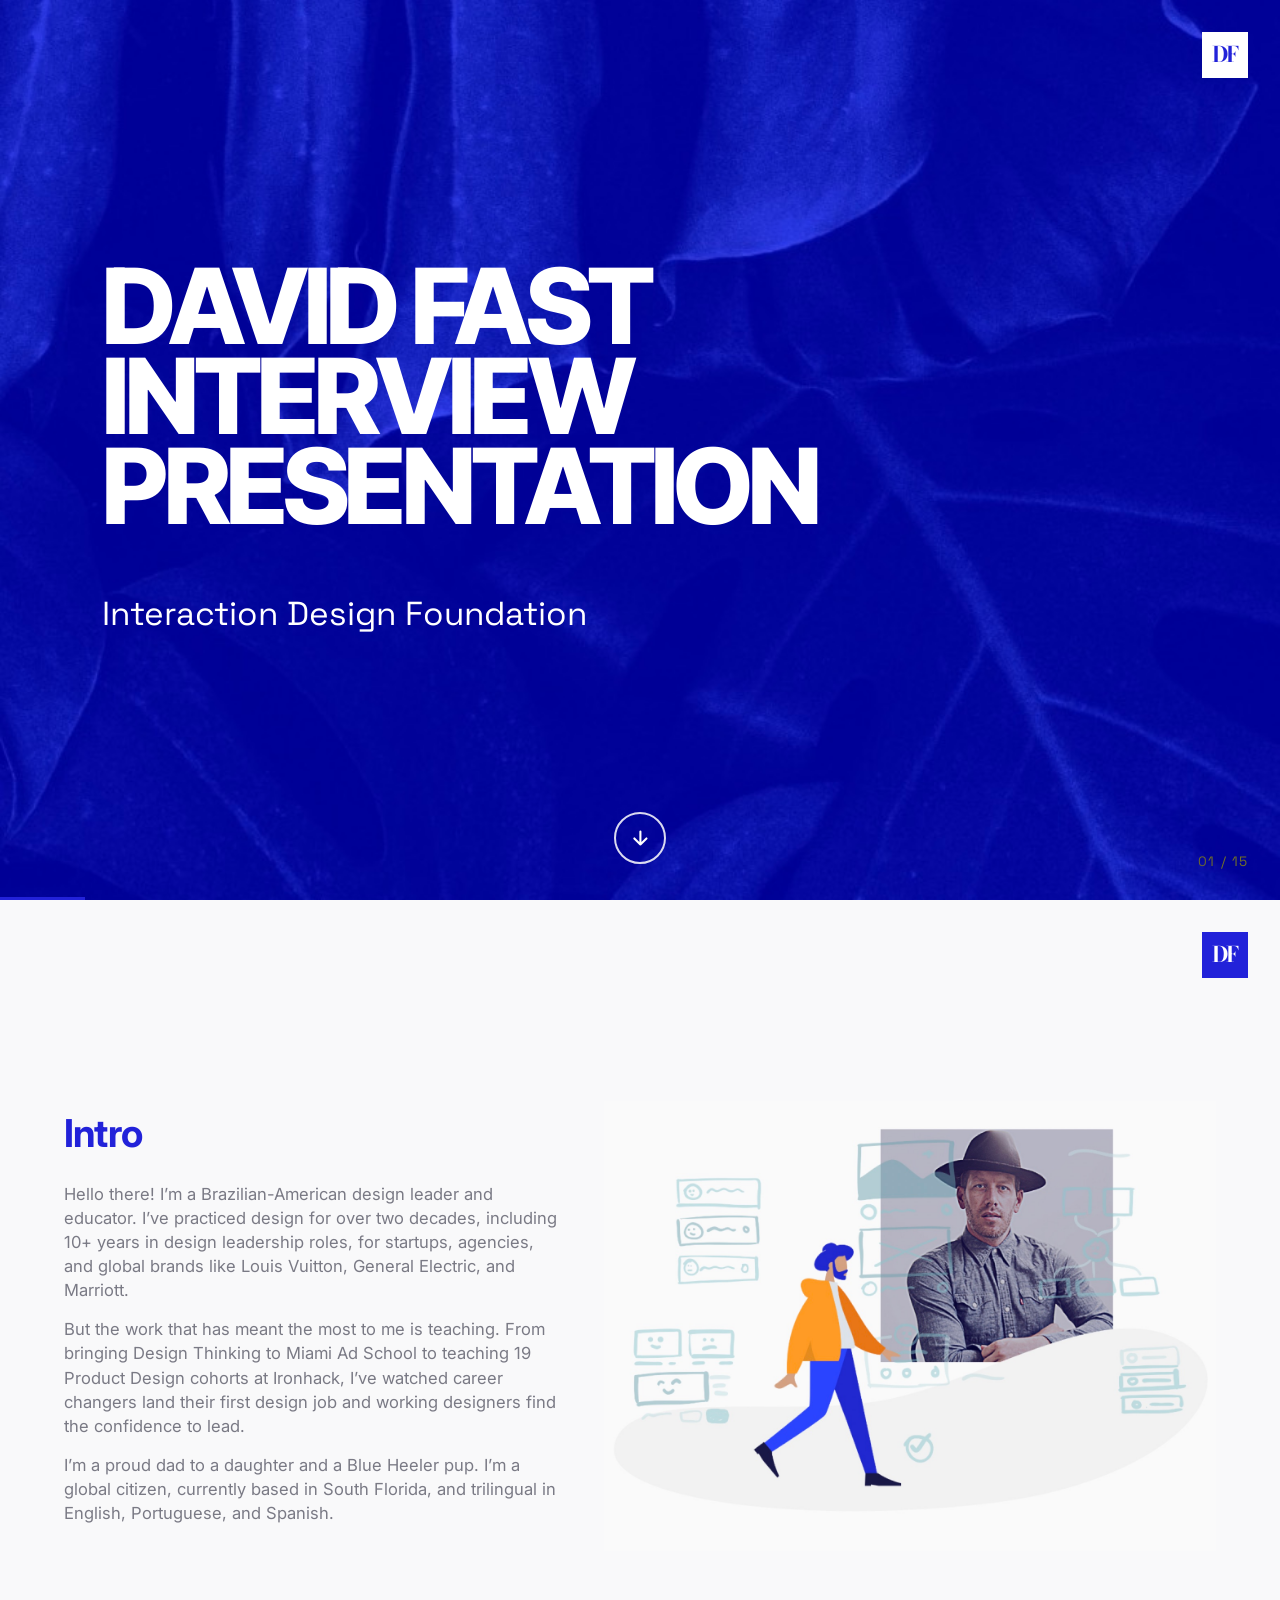
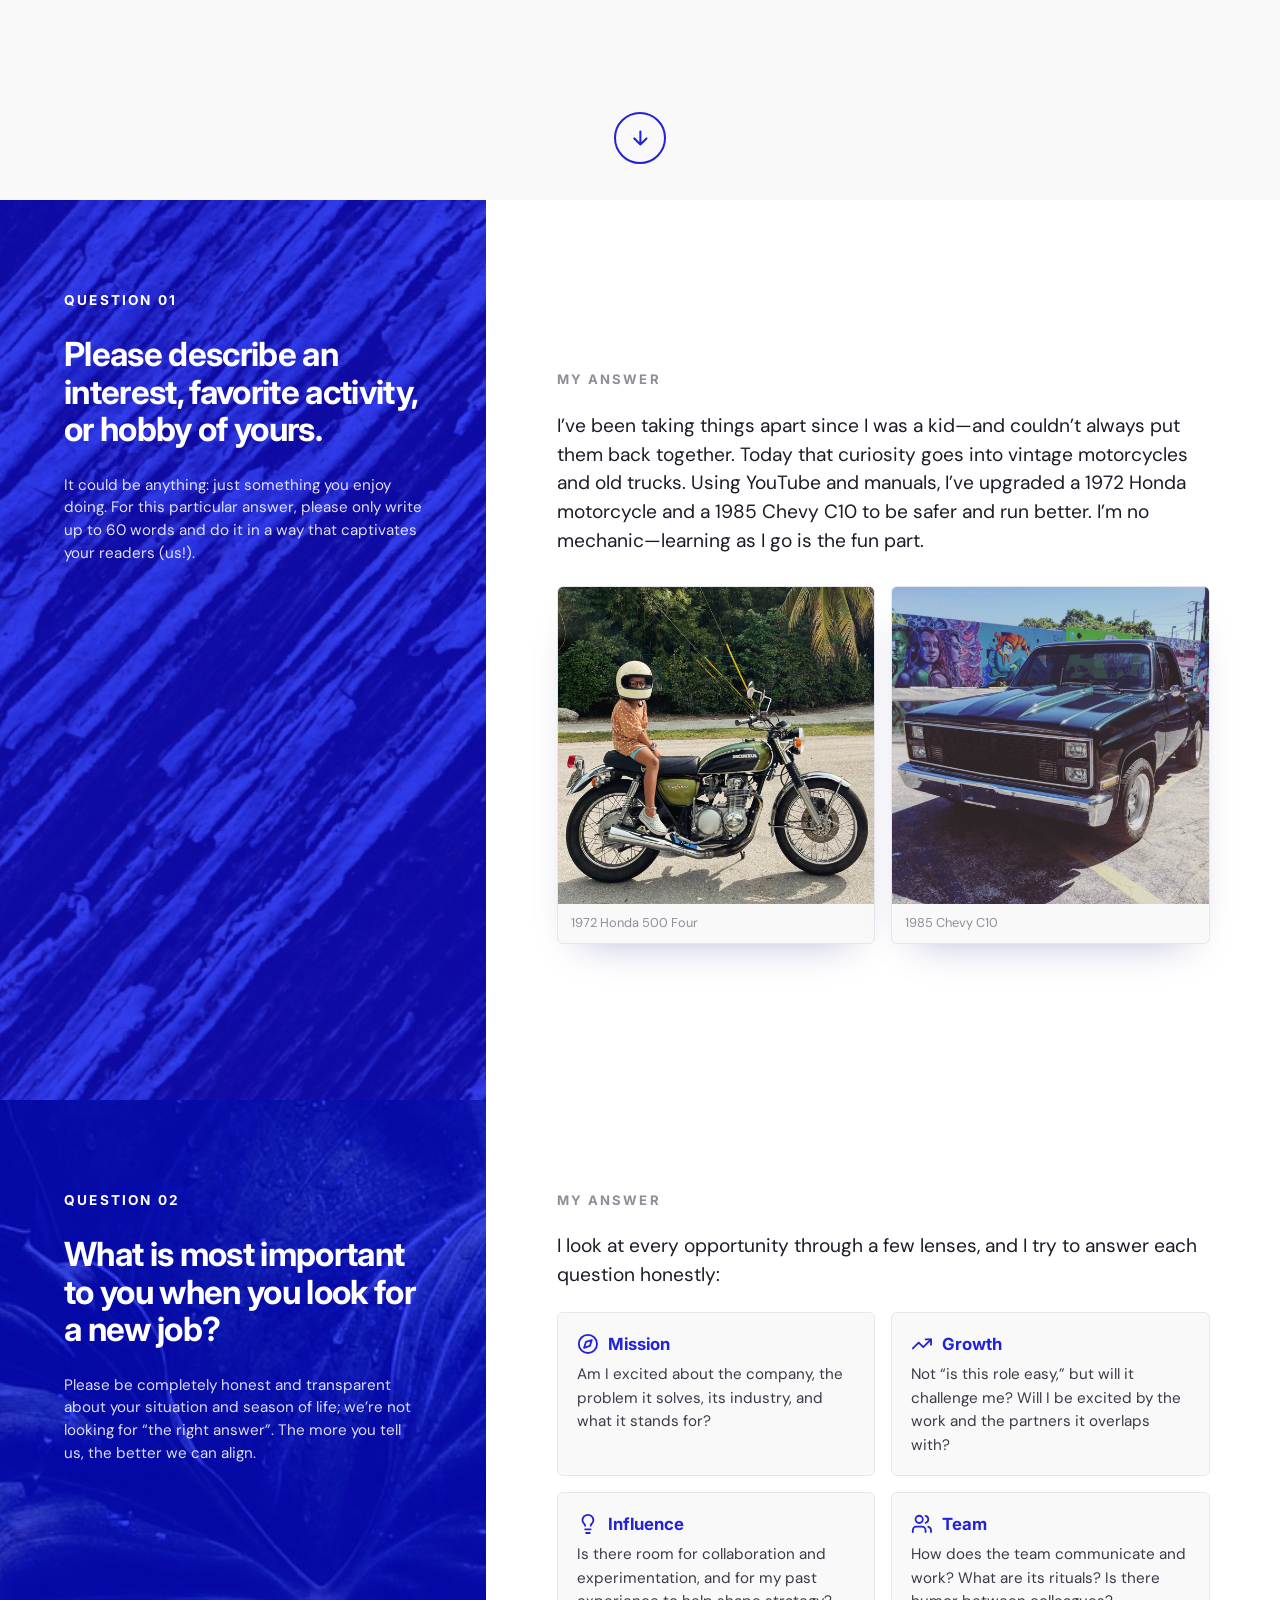
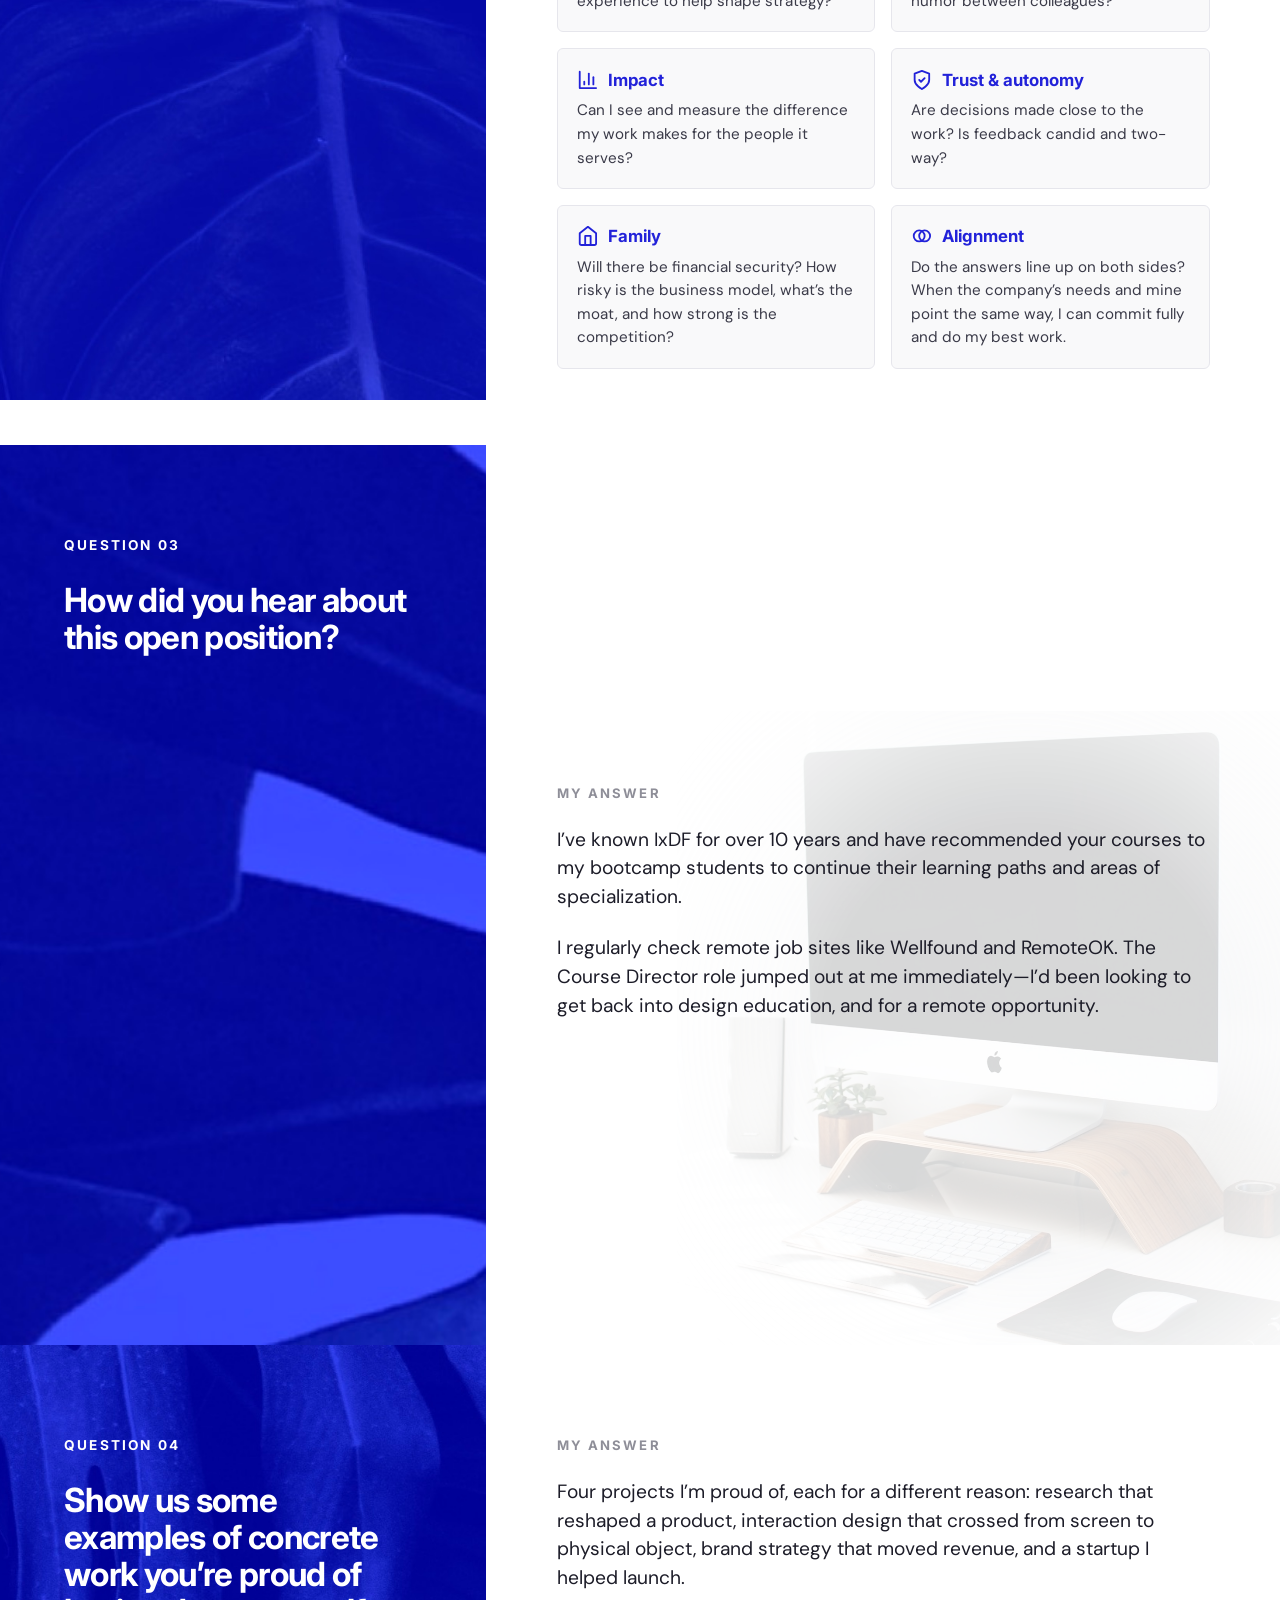
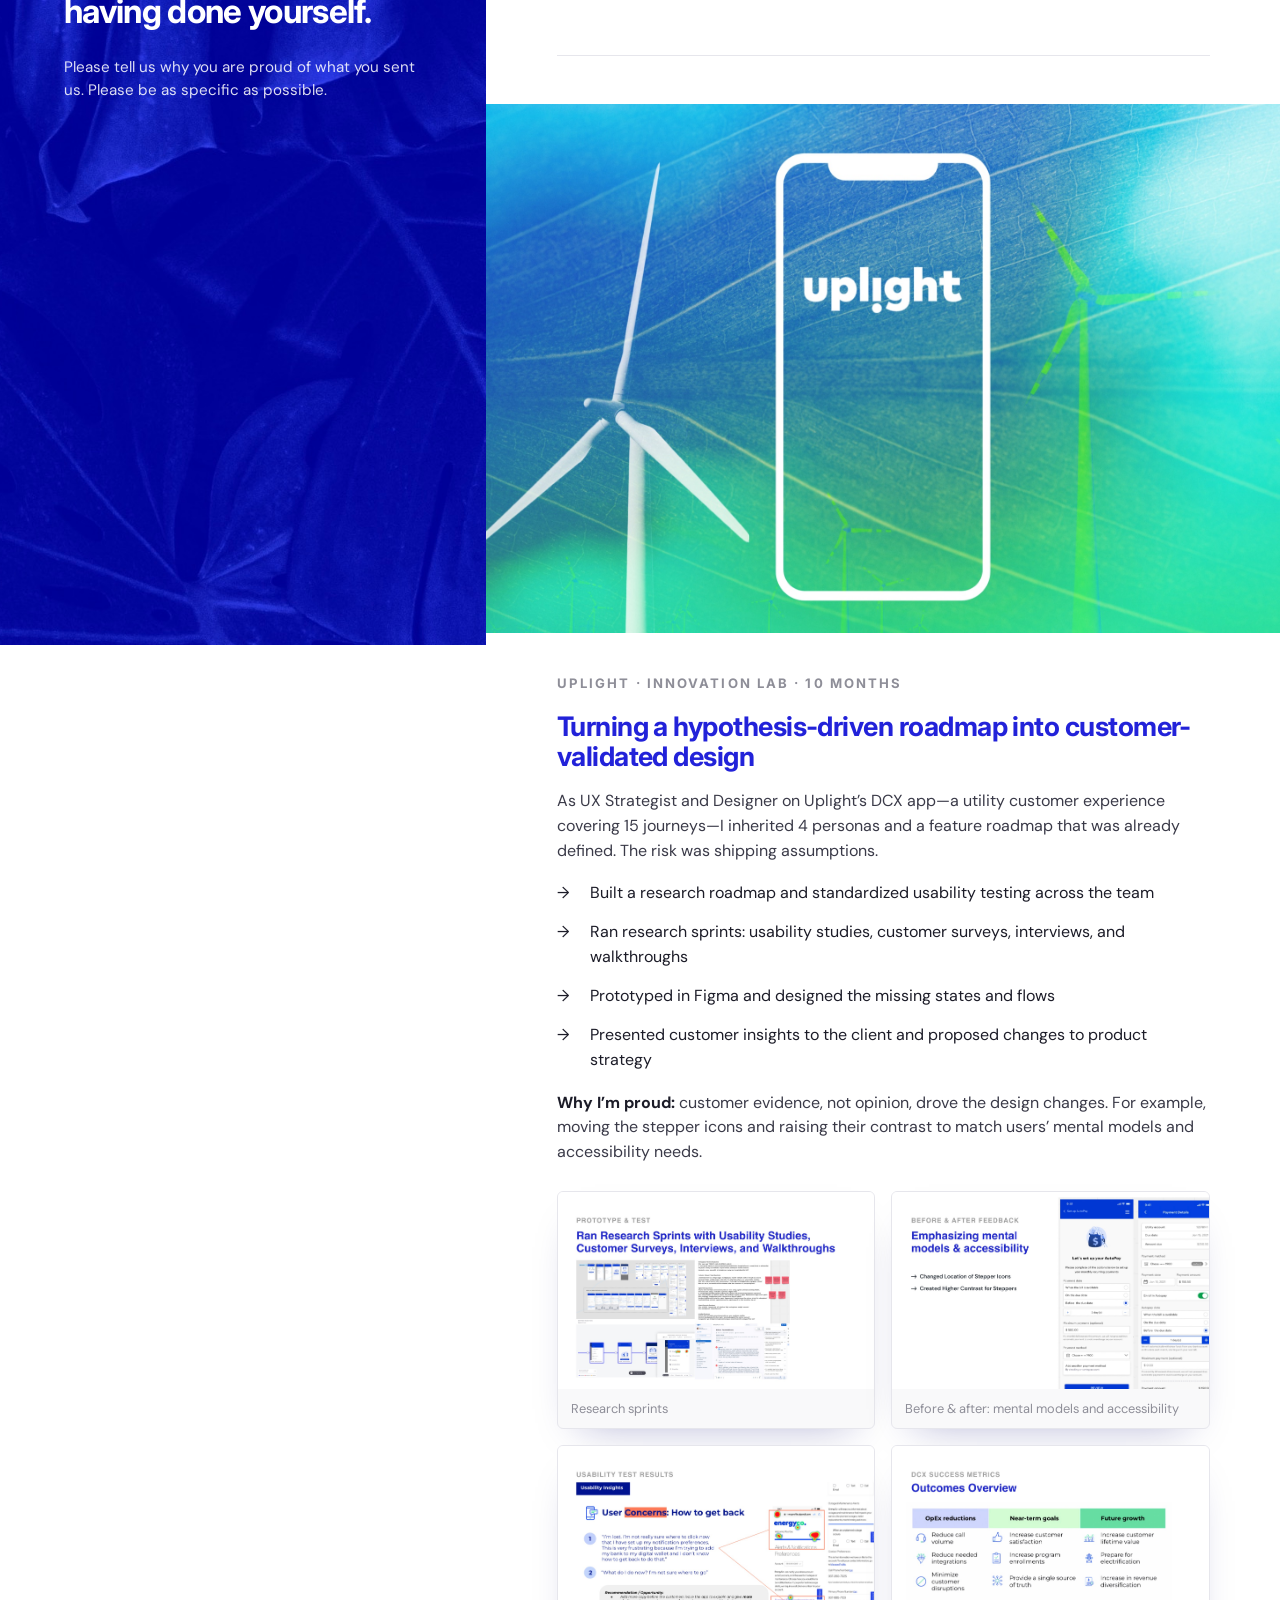
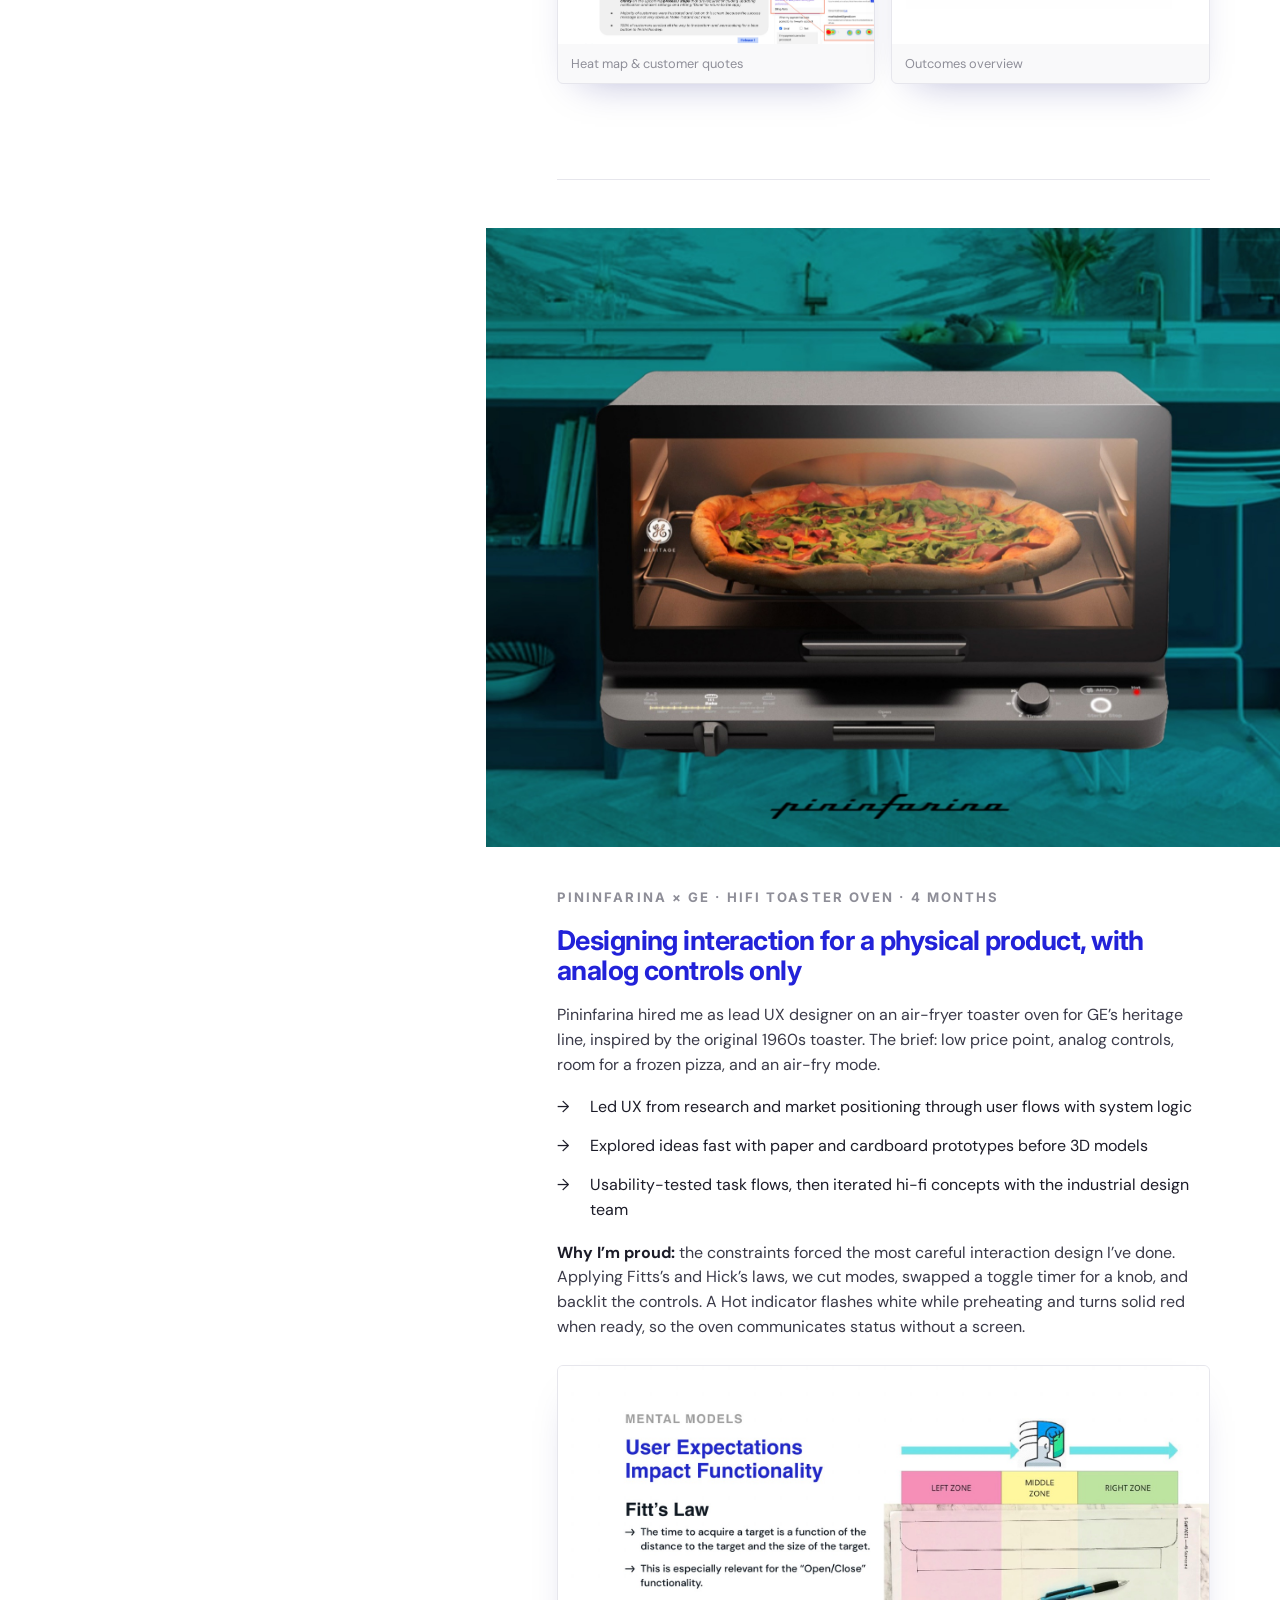
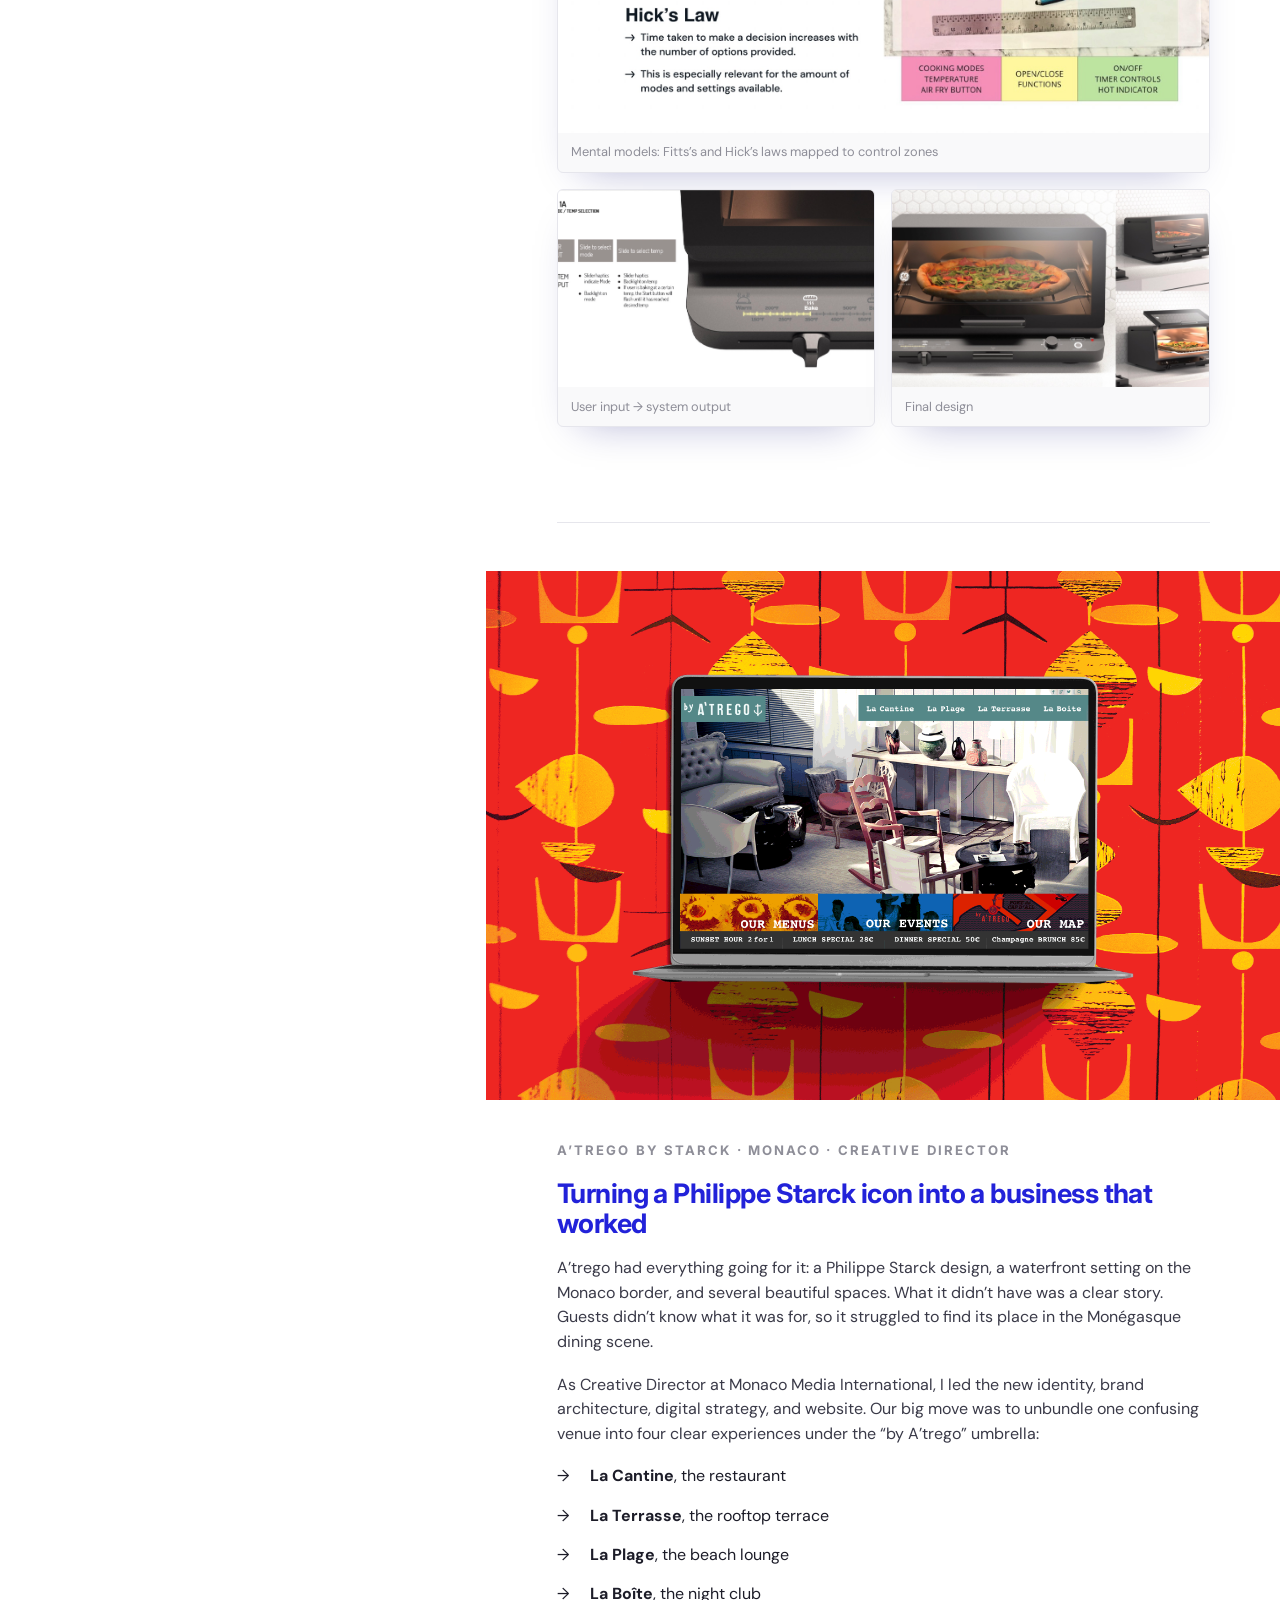
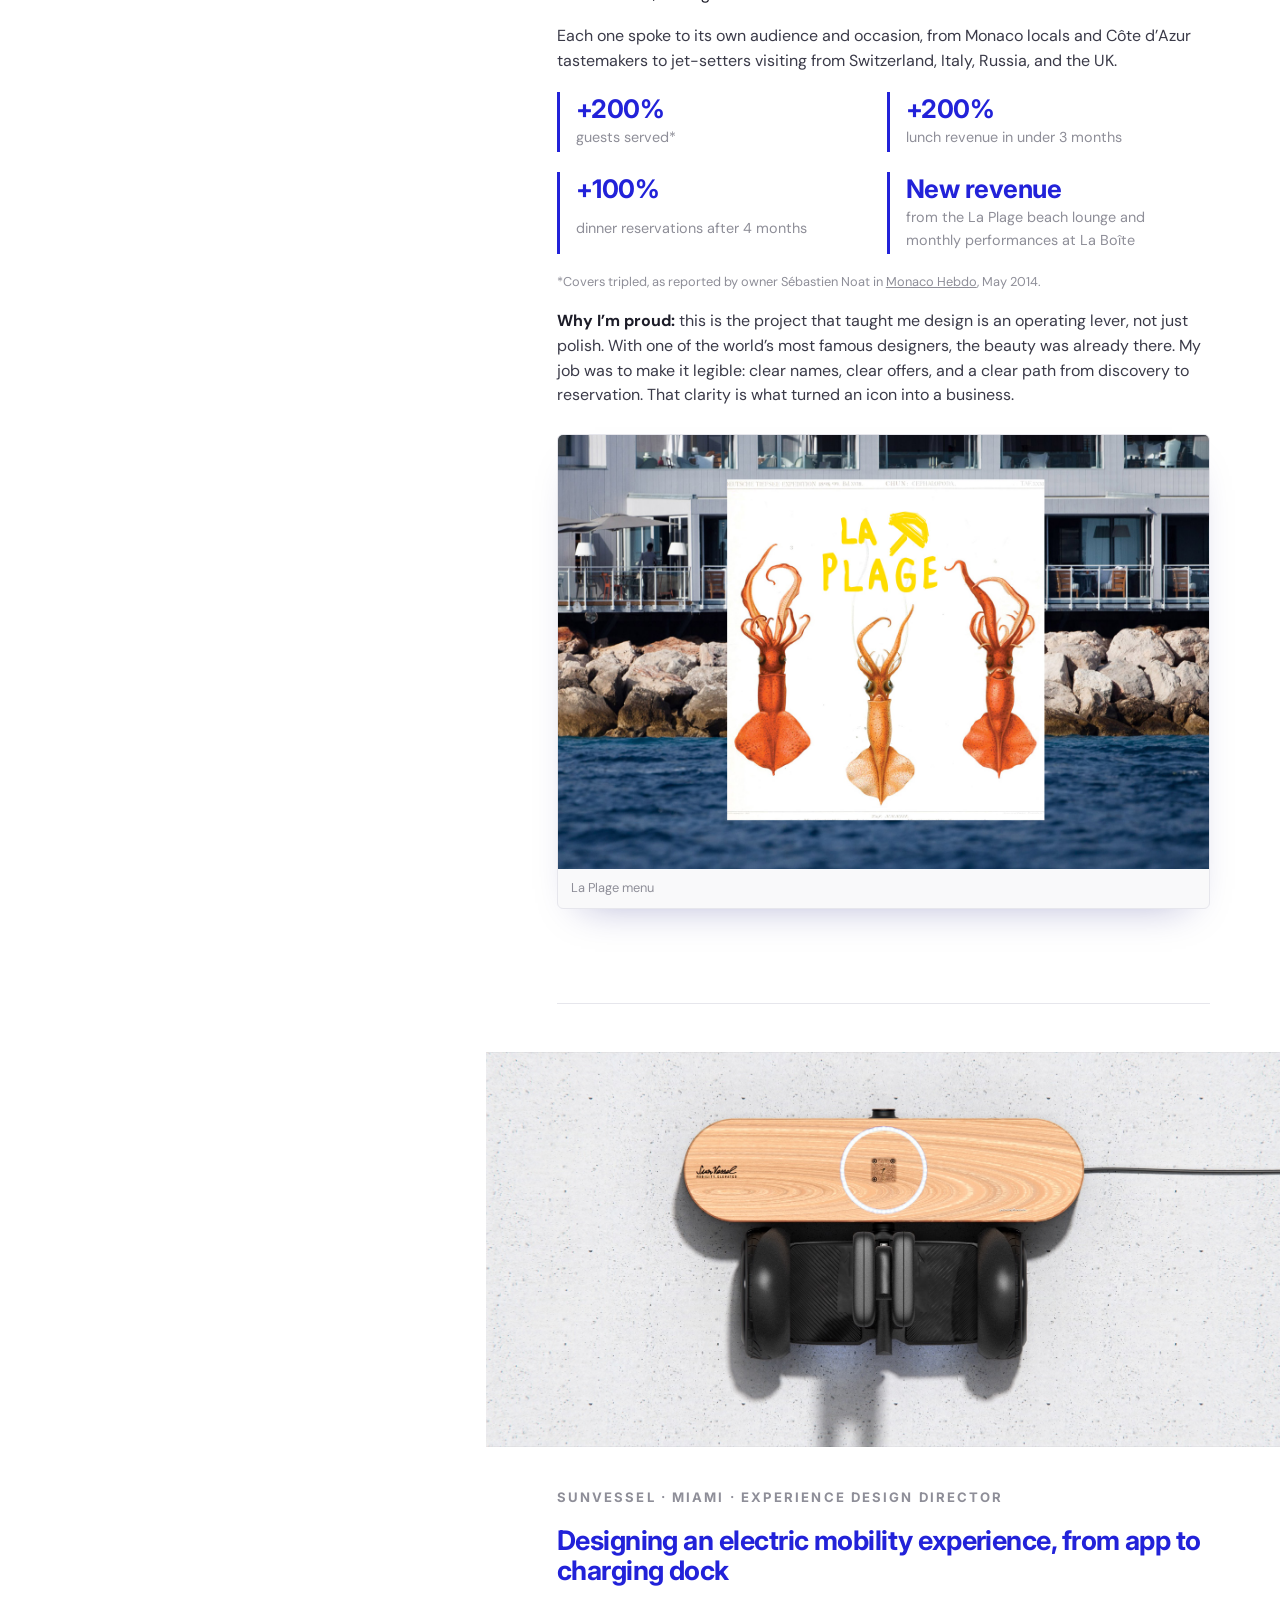
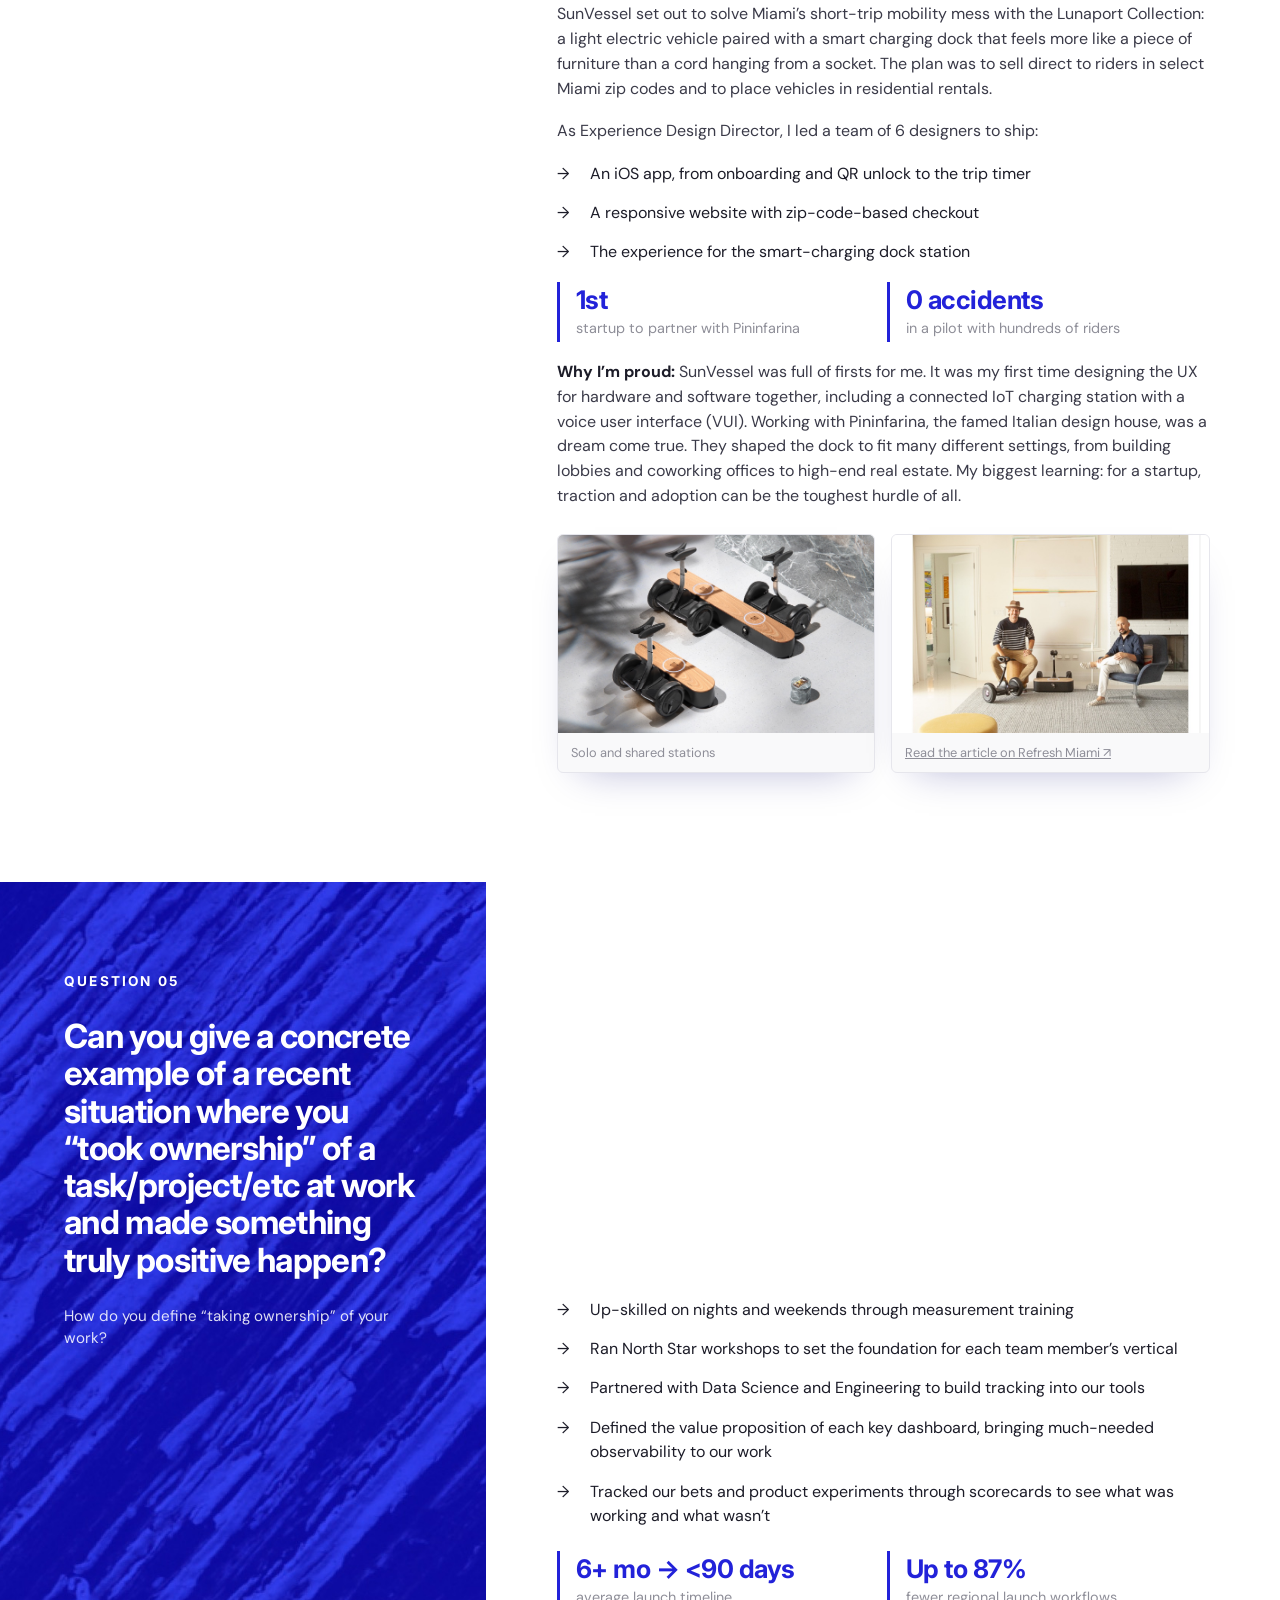
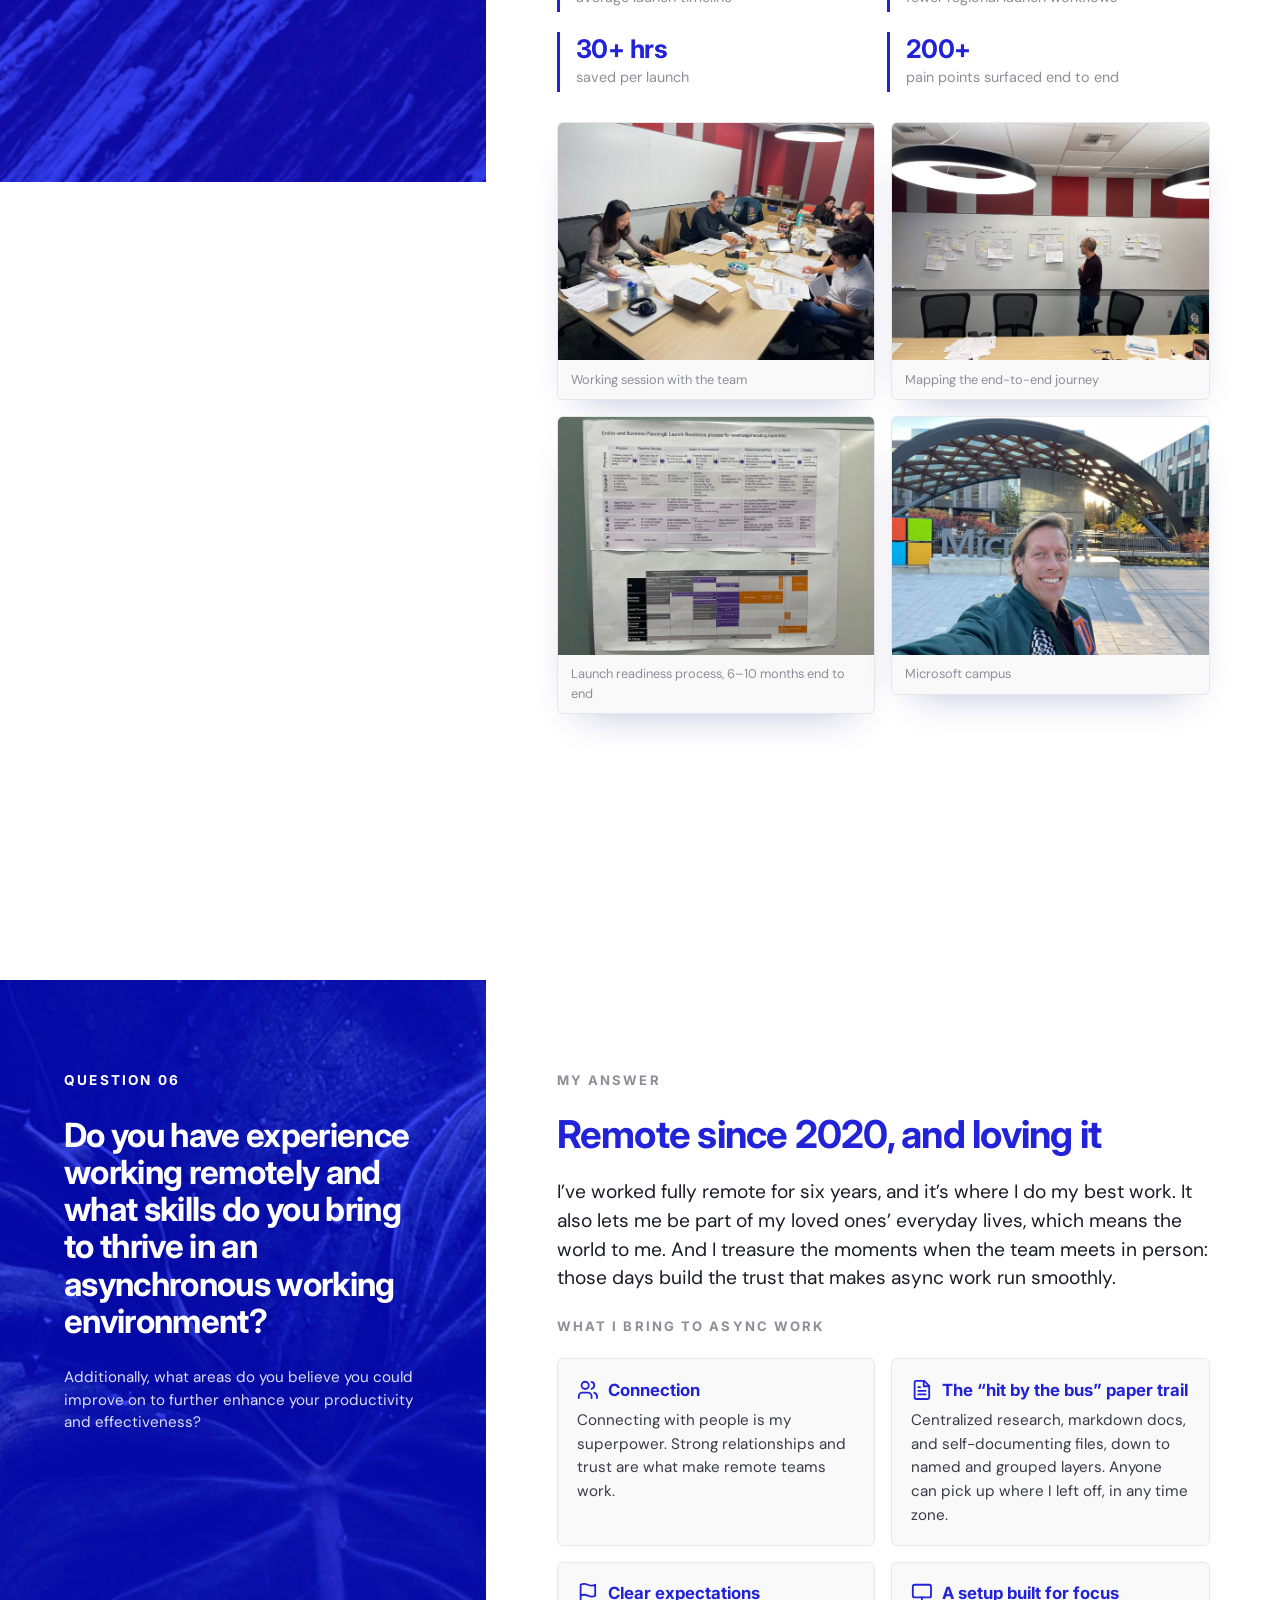
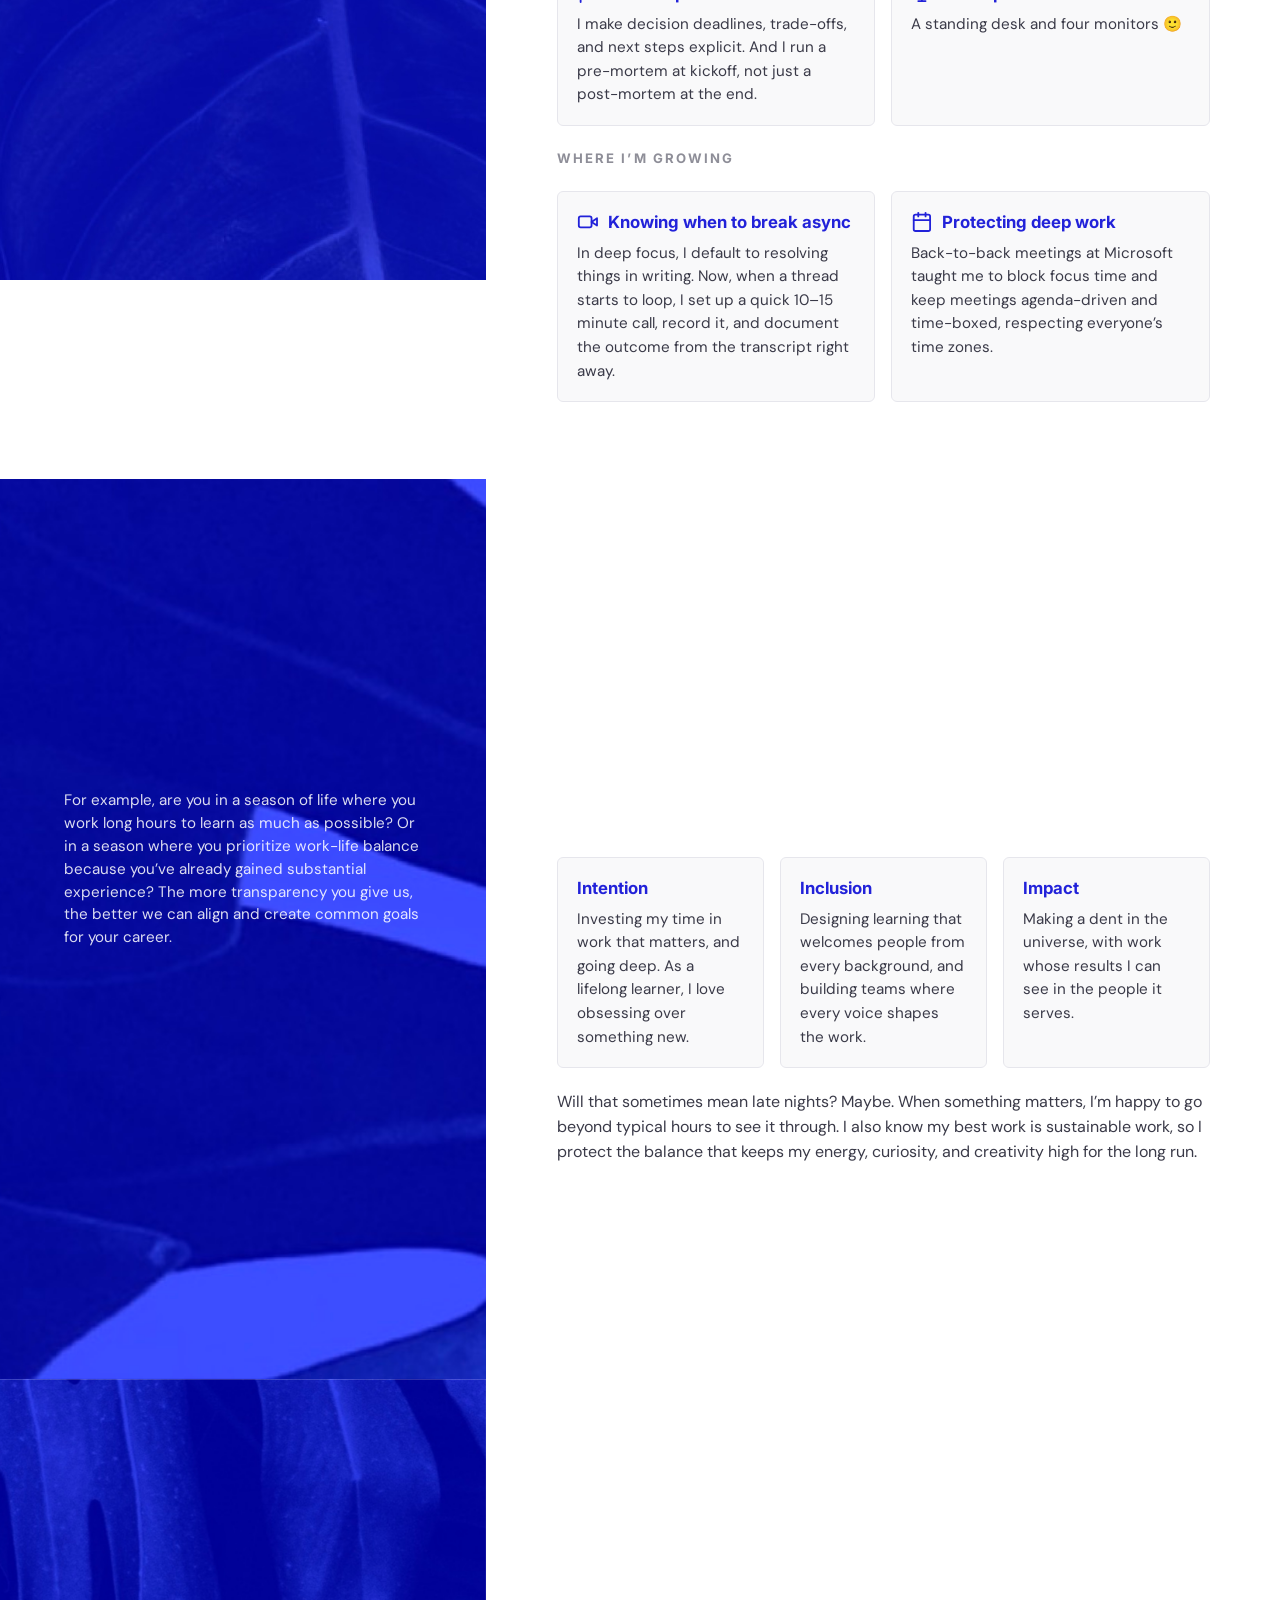
==== commit b81dfe3f: "Closing slide: LinkedIn link and icons Co-Authored-By: Claude Opus 5.5 <noreply@anthropic.com>" ====
--- a/index.html
+++ b/index.html
@@ -527,7 +527,10 @@
 			<span class="df-mark on-blue">DF</span>
 			<p class="eyebrow reveal" style="color:#fff">Thank You</p>
 			<h1 class="reveal">Let’s create something extraordinary together!</h1>
-			<p class="reveal"><a href="https://daveedfast.github.io/ixdf-presentation/">daveedfast.github.io/ixdf-presentation</a></p>
+			<ul class="contact reveal">
+				<li><a href="https://daveedfast.github.io/ixdf-presentation/"><svg viewBox="0 0 24 24" fill="none" stroke="currentColor" stroke-width="2" stroke-linecap="round" stroke-linejoin="round" aria-hidden="true"><path d="M10 13a5 5 0 0 0 7.54.54l3-3a5 5 0 0 0-7.07-7.07l-1.72 1.71"/><path d="M14 11a5 5 0 0 0-7.54-.54l-3 3a5 5 0 0 0 7.07 7.07l1.71-1.71"/></svg>daveedfast.github.io/ixdf-presentation</a></li>
+				<li><a href="https://linkedin.com/in/davidfast" target="_blank" rel="noopener"><svg viewBox="0 0 24 24" fill="currentColor" aria-hidden="true"><path d="M20.45 20.45h-3.56v-5.57c0-1.33-.02-3.04-1.85-3.04-1.85 0-2.14 1.45-2.14 2.94v5.67H9.34V9h3.42v1.56h.05c.48-.9 1.64-1.85 3.37-1.85 3.6 0 4.27 2.37 4.27 5.46v6.28zM5.34 7.43a2.06 2.06 0 1 1 0-4.13 2.06 2.06 0 0 1 0 4.13zM7.12 20.45H3.56V9h3.56v11.45zM22.22 0H1.77C.79 0 0 .77 0 1.73v20.54C0 23.23.79 24 1.77 24h20.45c.98 0 1.78-.77 1.78-1.73V1.73C24 .77 23.2 0 22.22 0z"/></svg>linkedin.com/in/davidfast</a></li>
+			</ul>
 		</section>
 
 		<div class="counter" aria-live="polite"></div>
--- a/assets/css/df.css
+++ b/assets/css/df.css
@@ -341,6 +341,10 @@
 }
 .closing p { font-family: var(--font-sub); font-size: clamp(1.2rem, 2vw, 2rem); margin-top: 2.5rem; }
 .closing a { color: #fff; }
+.contact { list-style: none; display: grid; gap: 0.9rem; margin-top: 2.5rem; font-family: var(--font-sub); font-size: clamp(1.1rem, 1.7vw, 1.7rem); }
+.contact a { display: inline-flex; align-items: center; gap: 0.65em; text-decoration: none; border-bottom: 1px solid rgba(255, 255, 255, 0.45); padding-bottom: 0.15em; }
+.contact a:hover, .contact a:focus-visible { border-bottom-color: #fff; }
+.contact svg { width: 1.05em; height: 1.05em; flex: none; }
 
 /* ---------- Deck chrome ---------- */
 
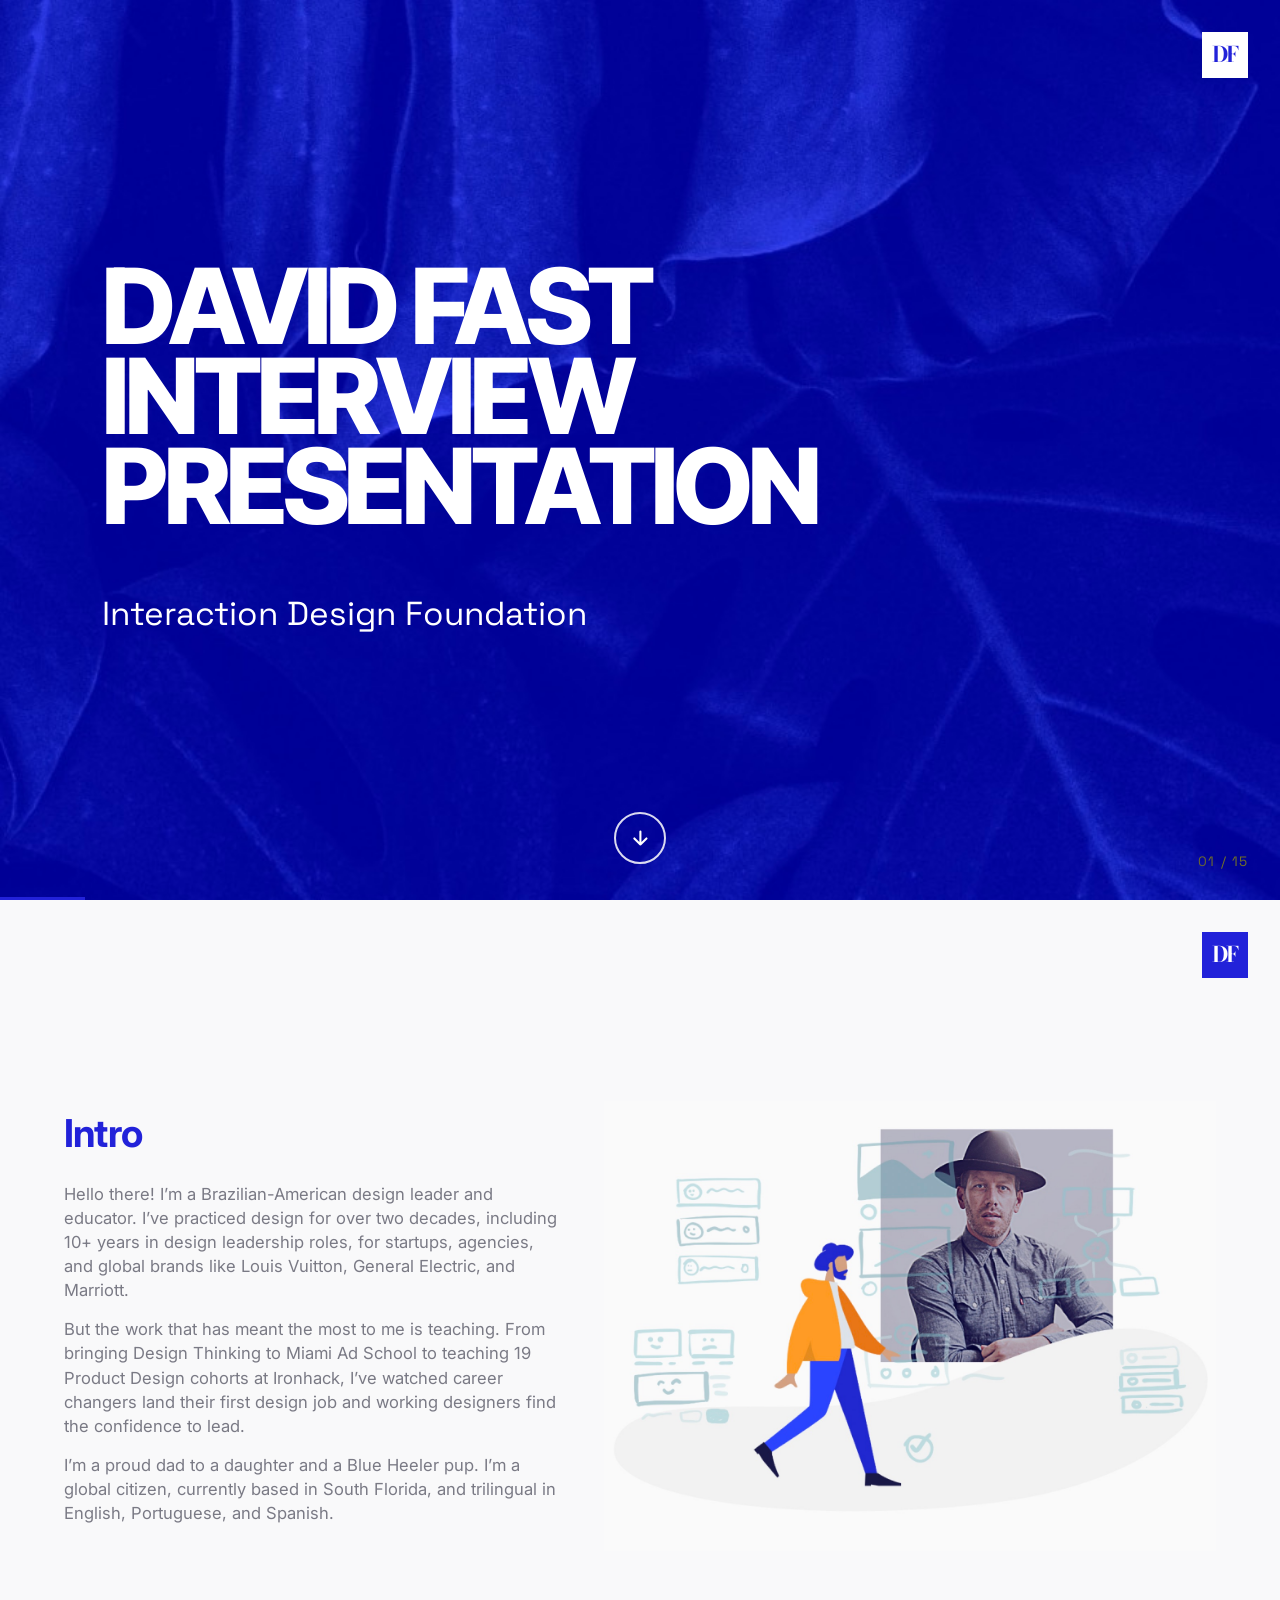
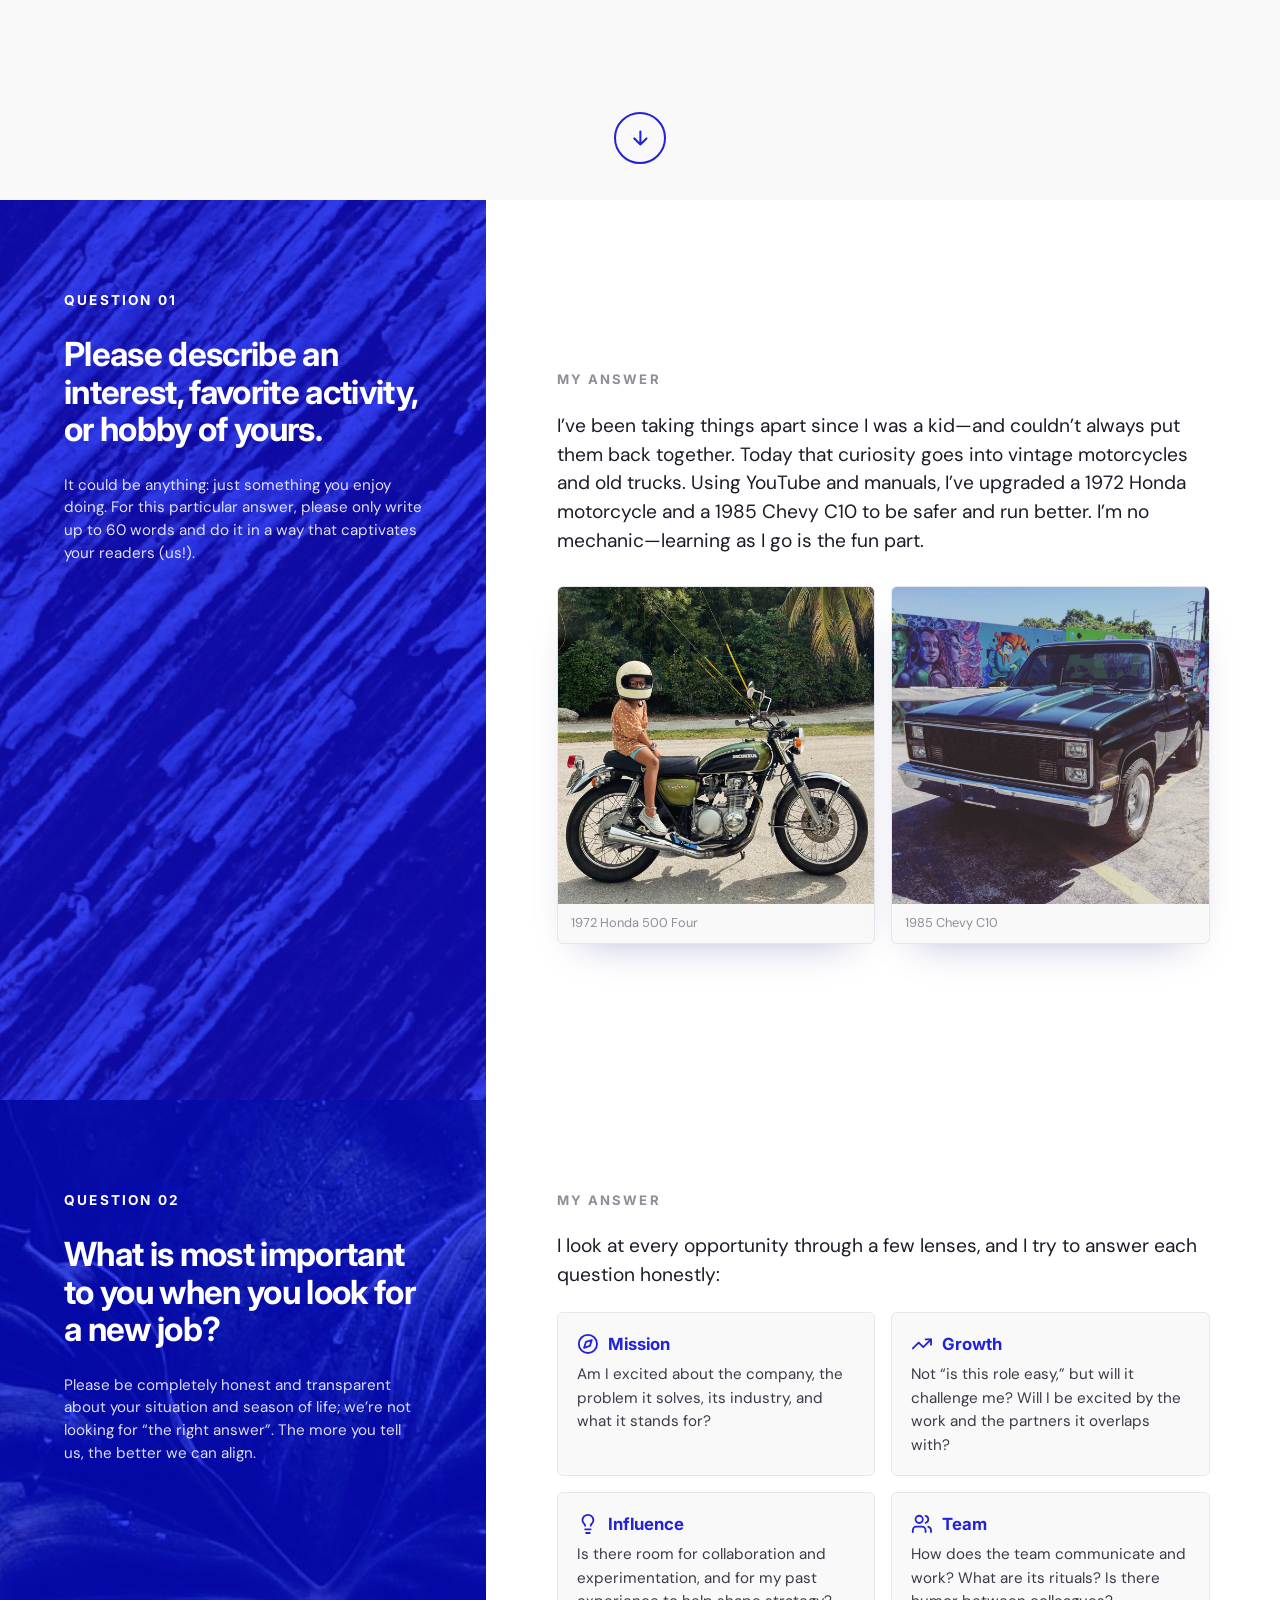
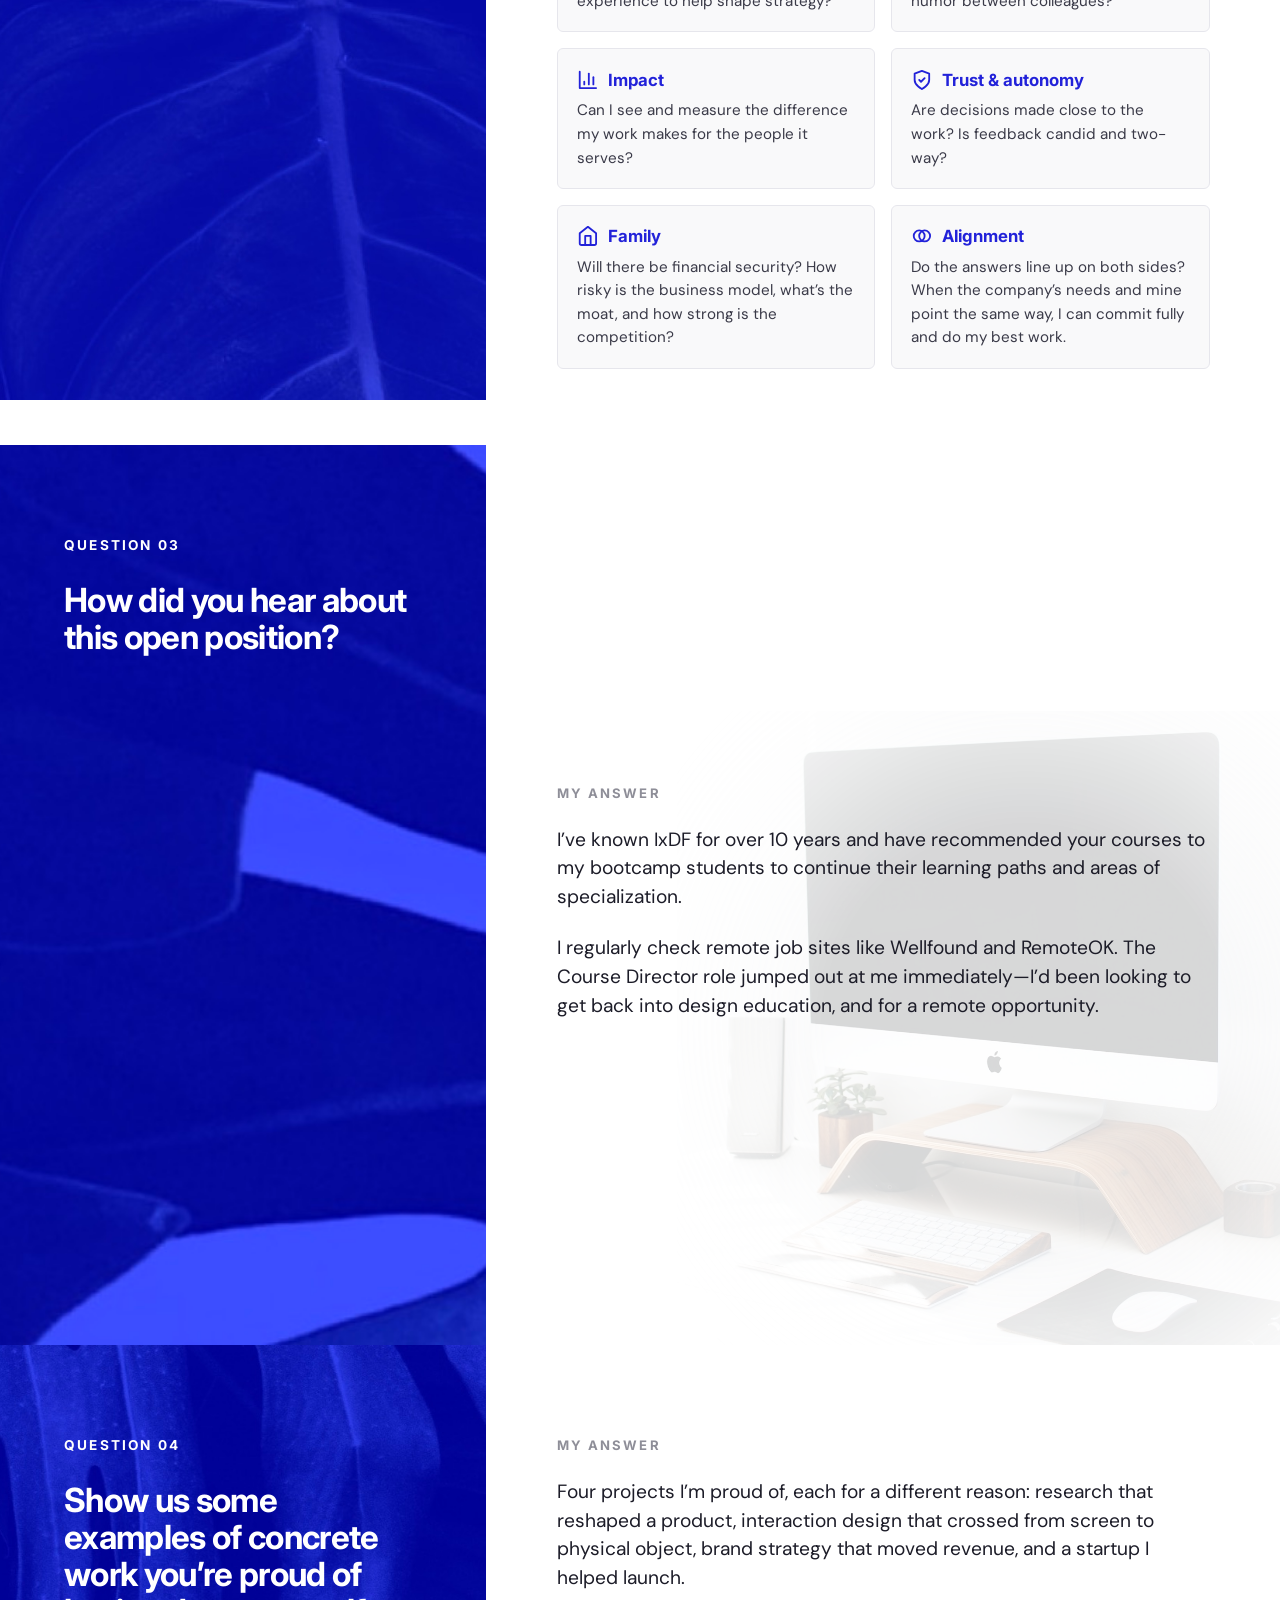
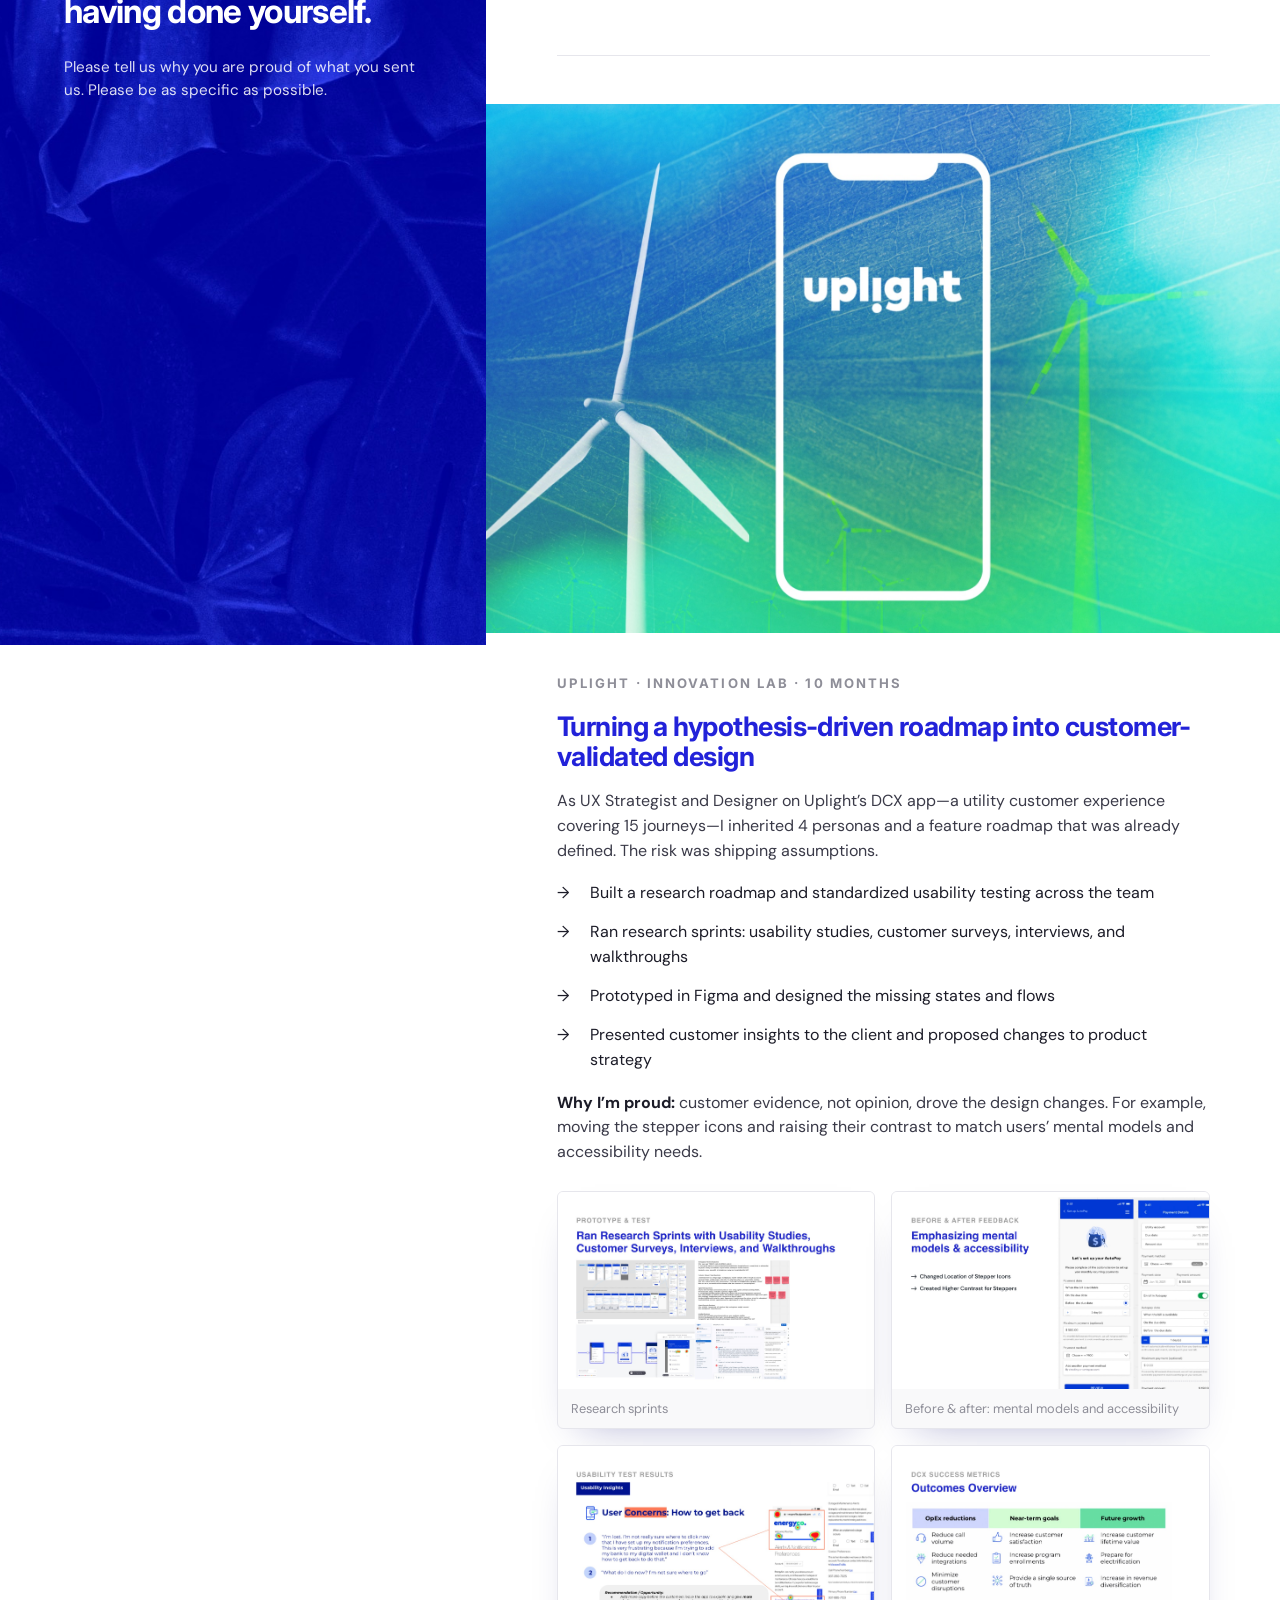
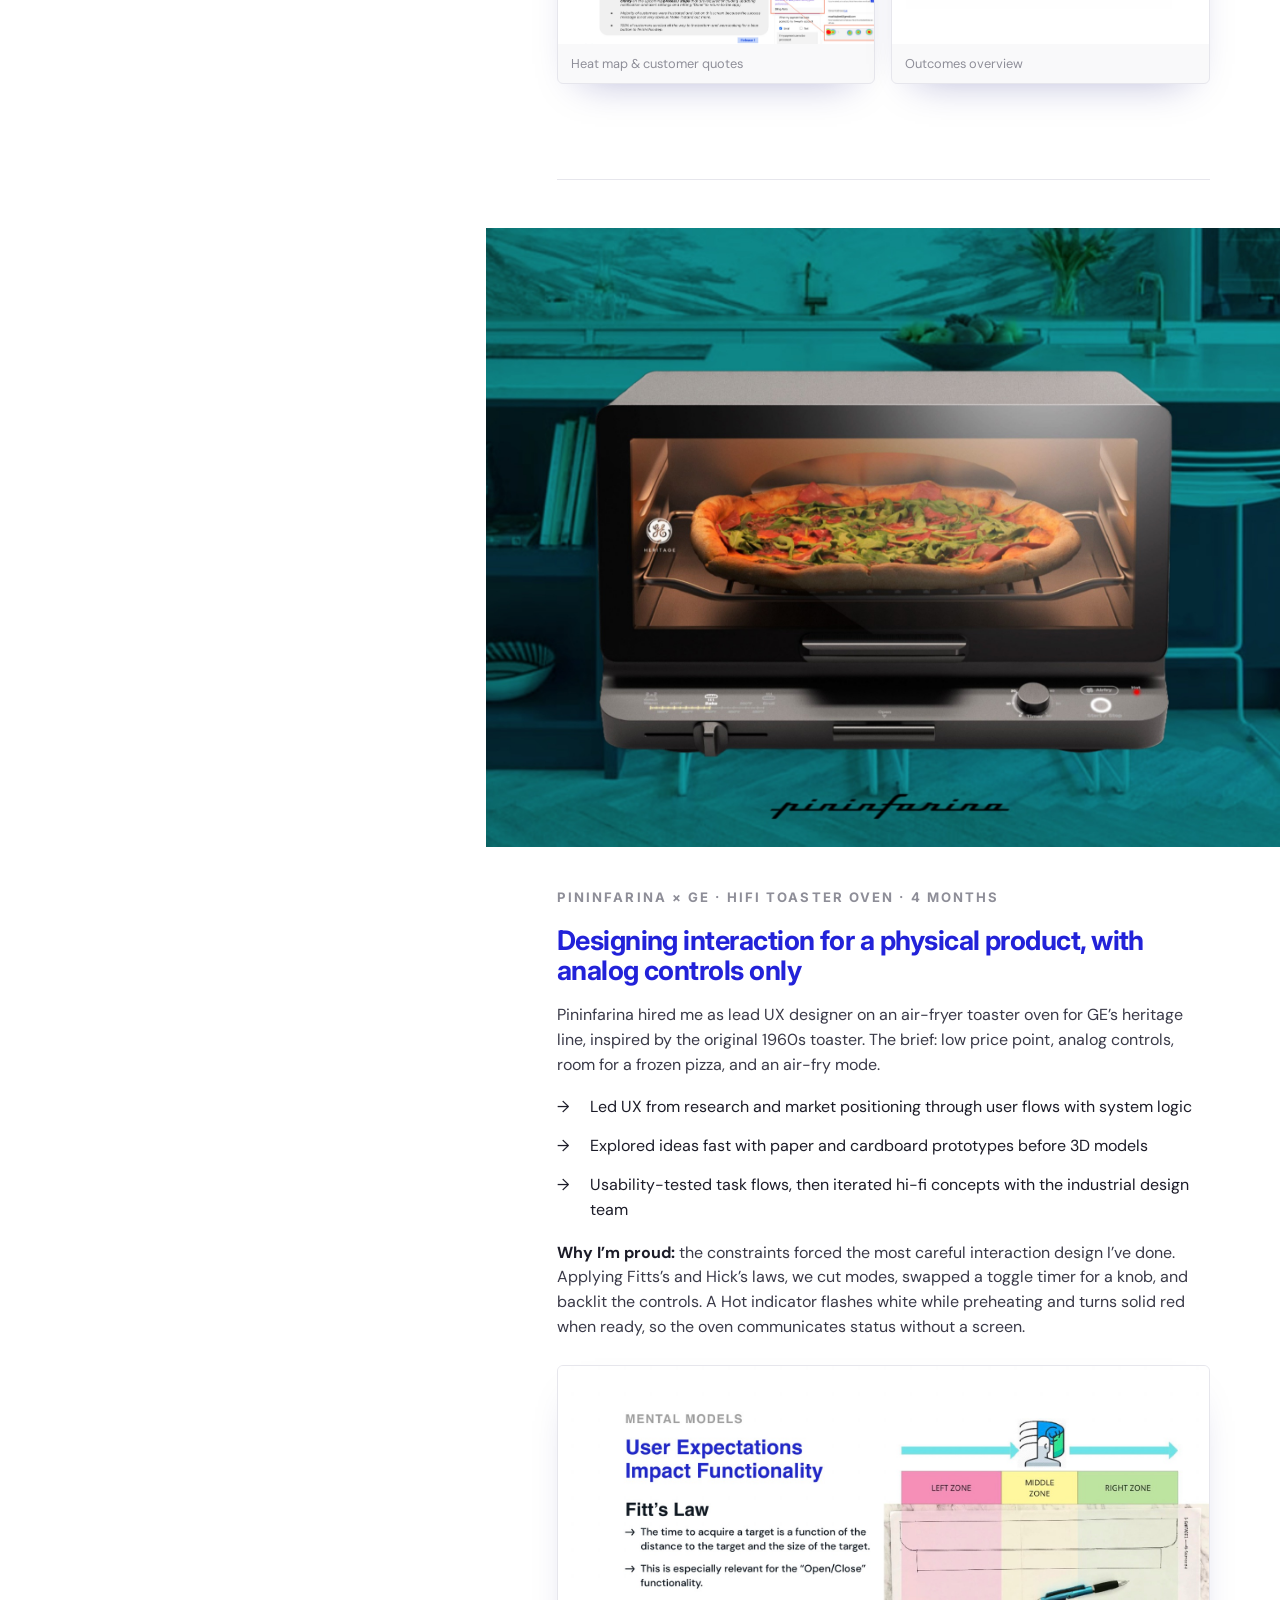
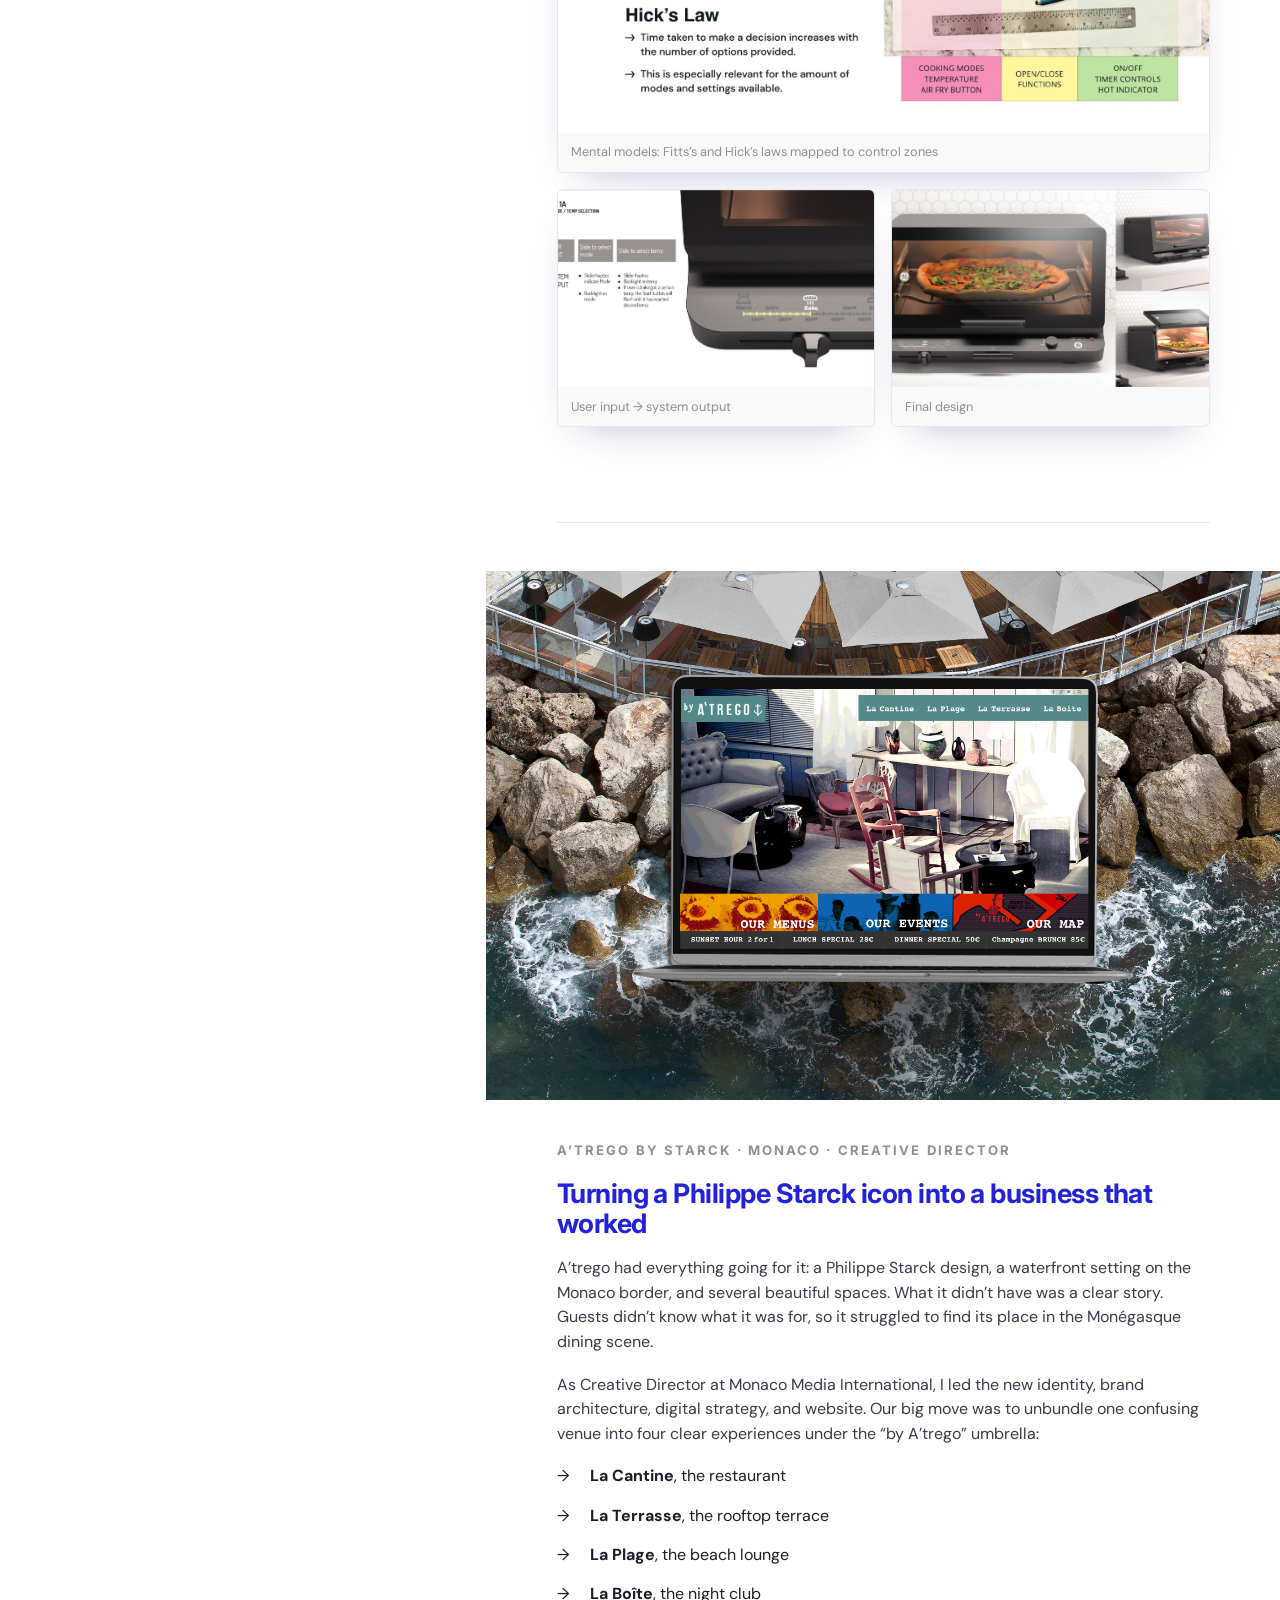
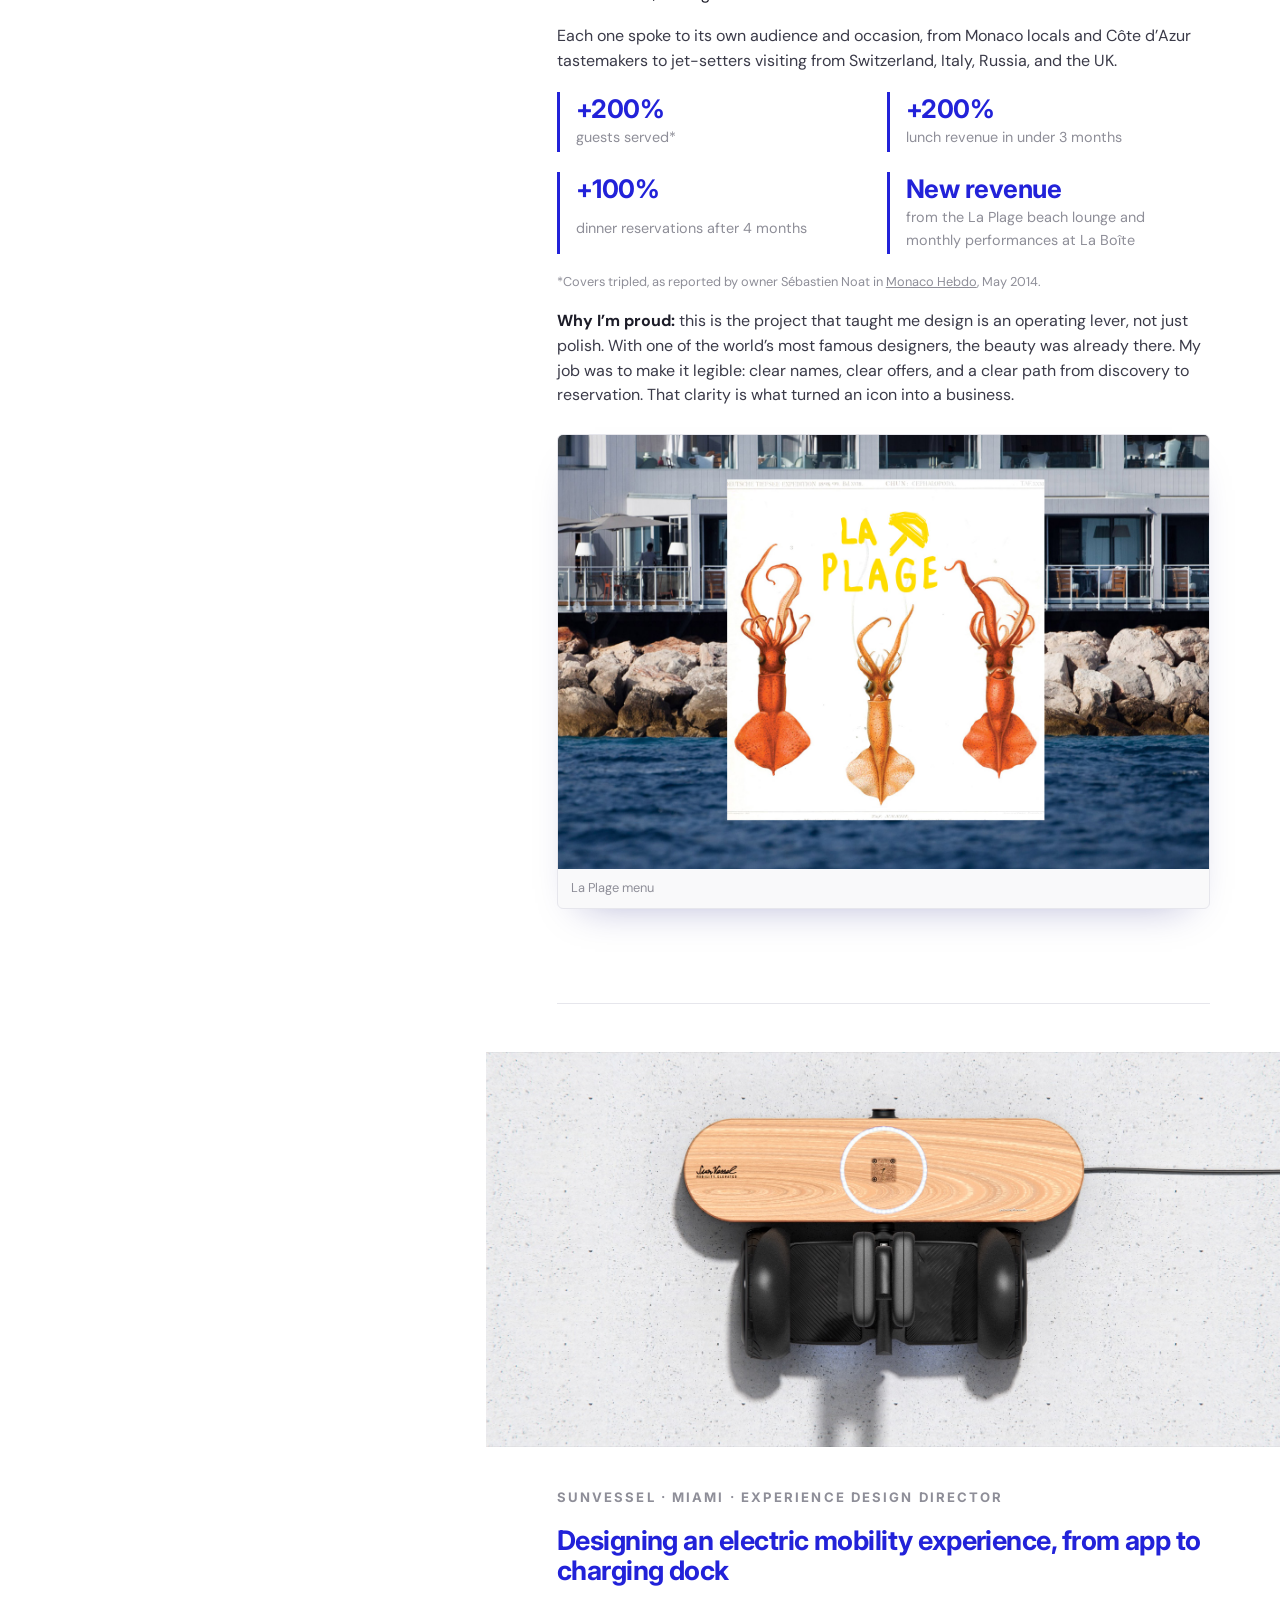
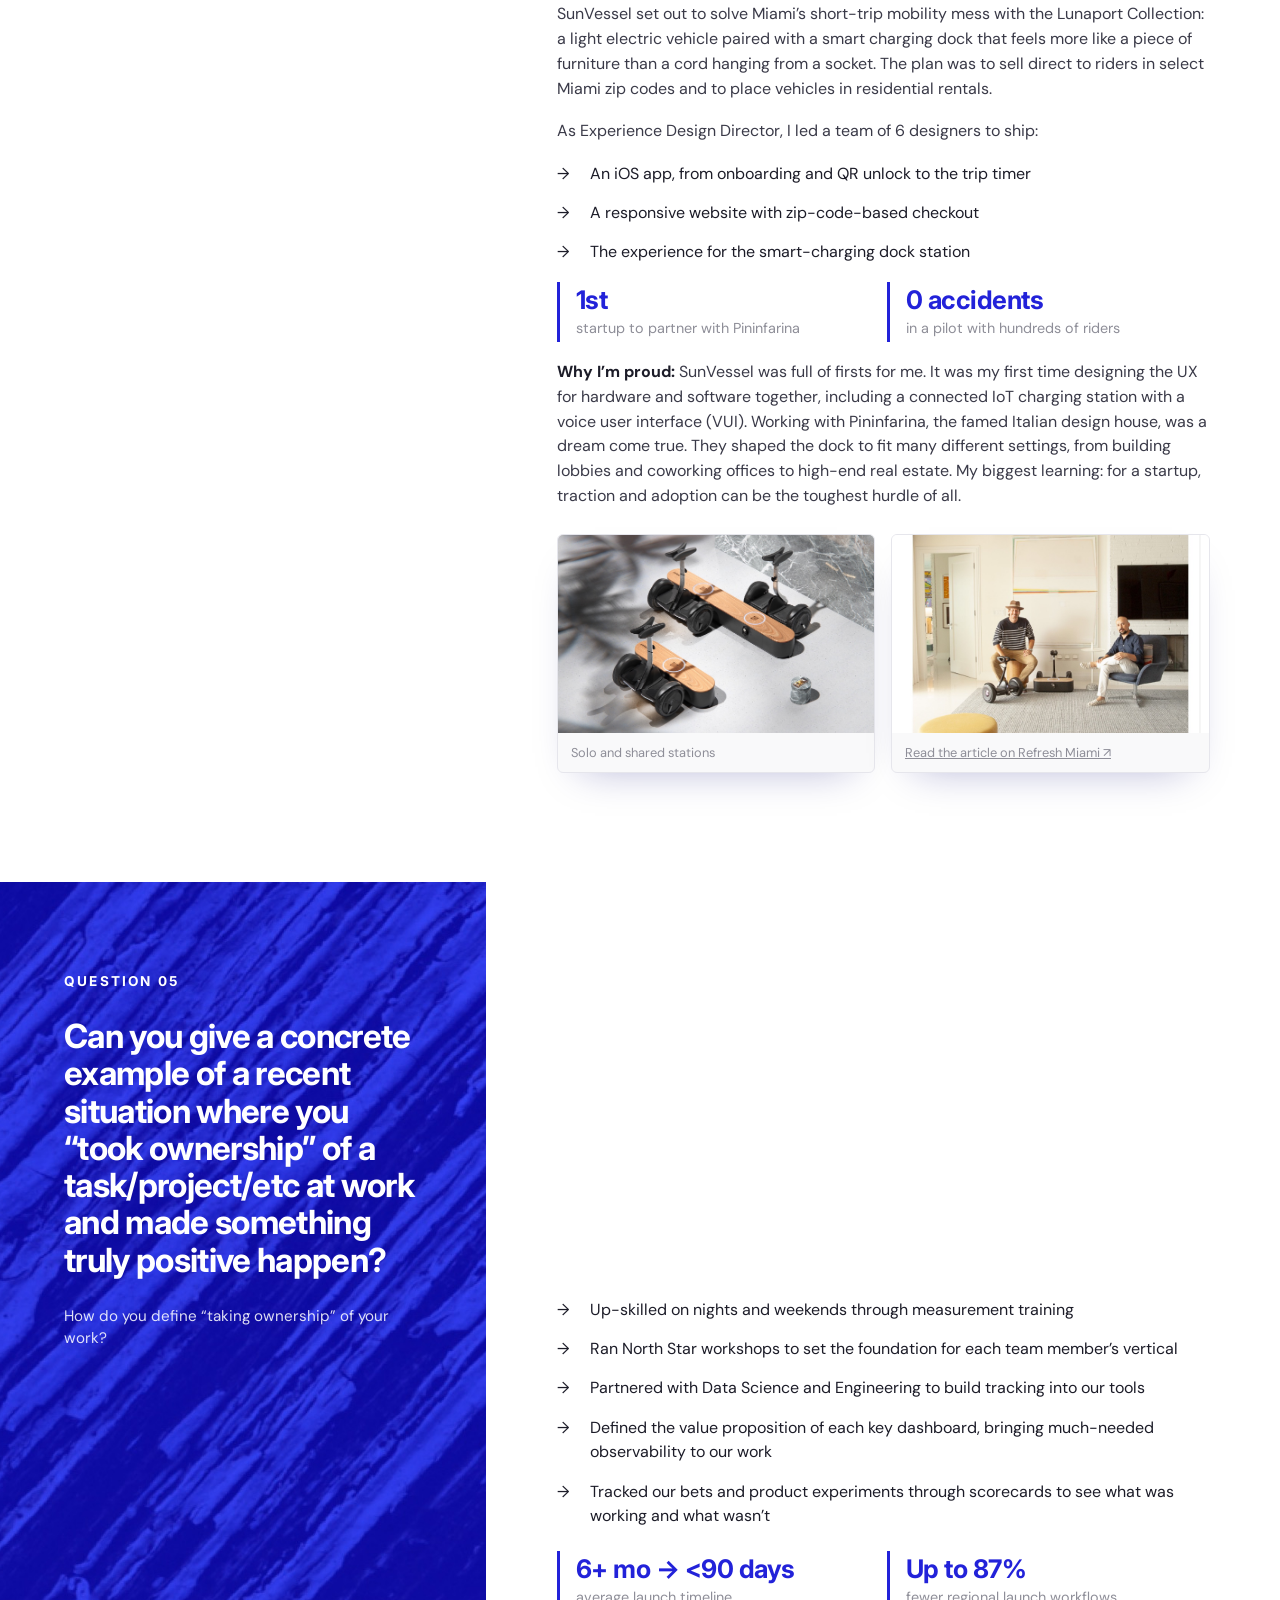
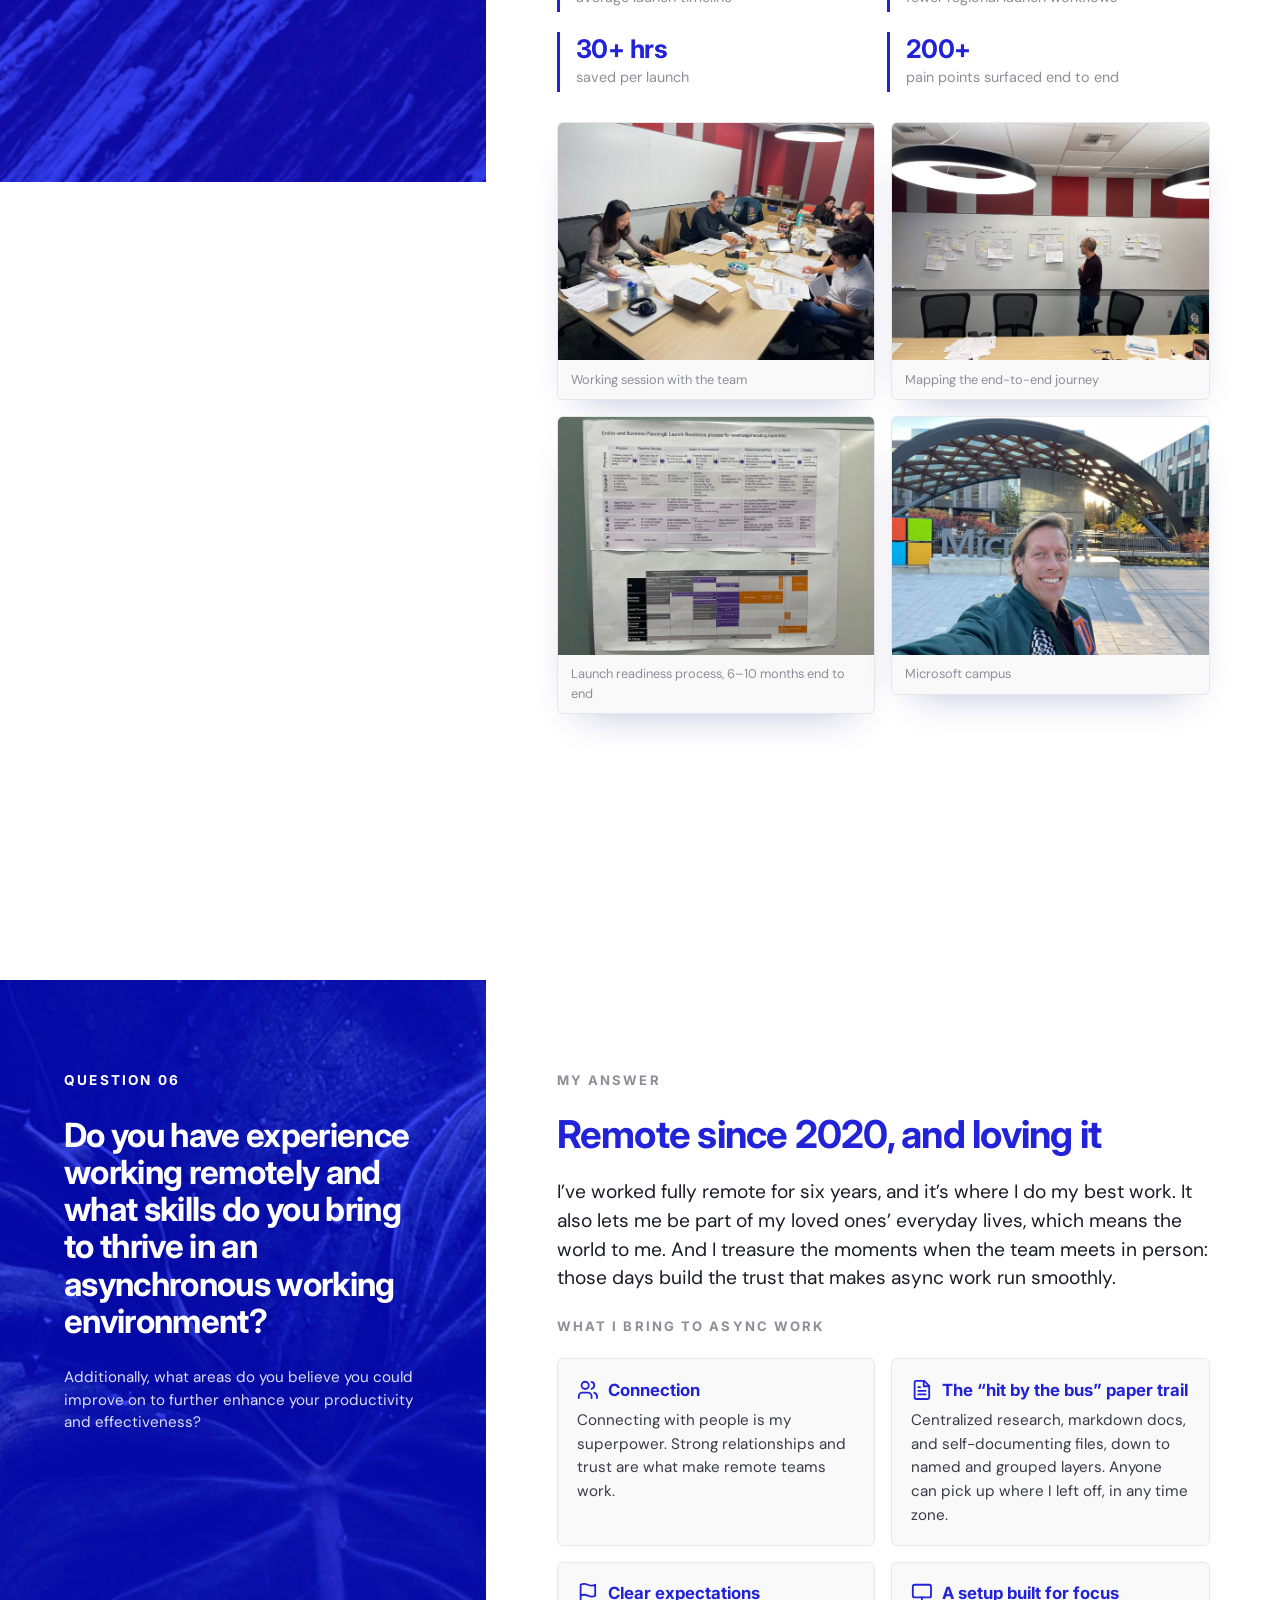
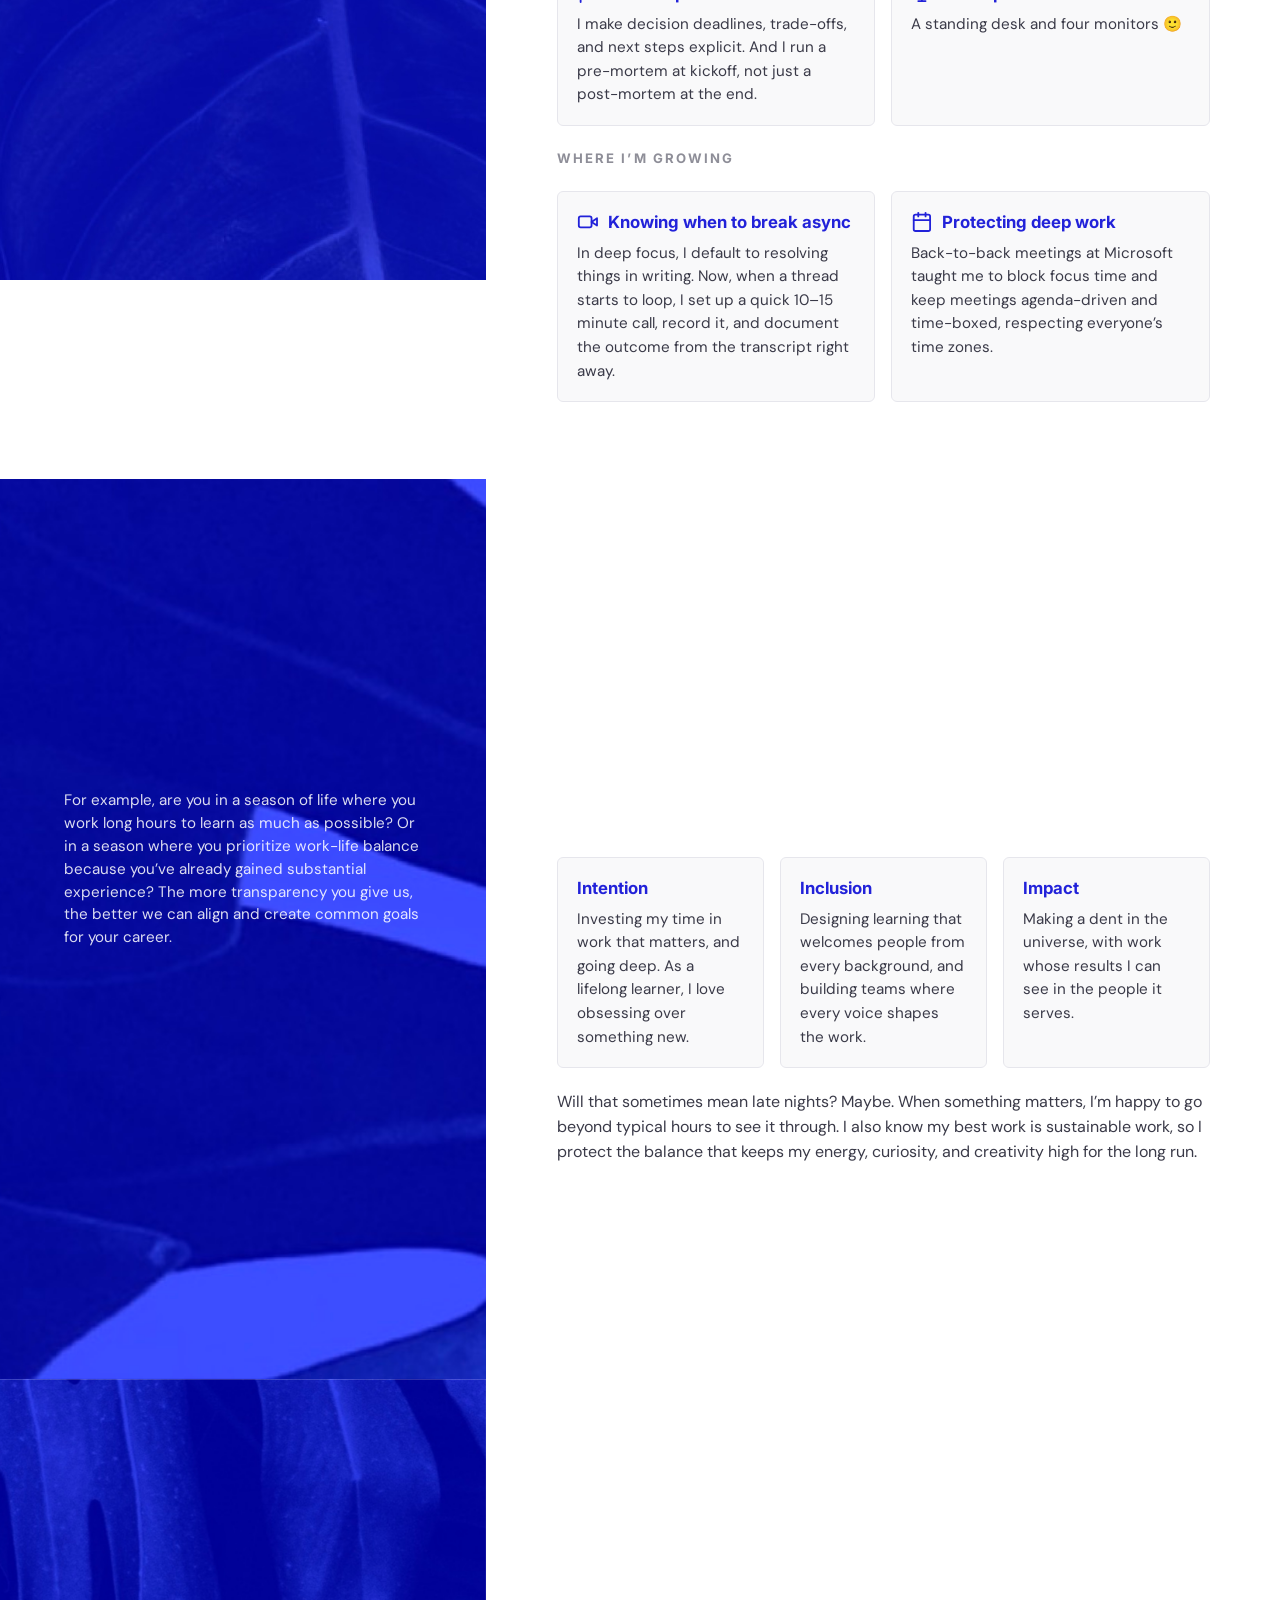
==== commit e1f6a2e2: "Q9: designer cards with links to sites, newsletters and courses Co-Authored-By: Claude Opus 5.5 <nor" ====
--- a/index.html
+++ b/index.html
@@ -416,17 +416,36 @@
 			</header>
 			<div class="content">
 				<p class="eyebrow reveal">My Answer</p>
-				<div class="placeholder reveal">Your answer to question 9 goes here. Answered as a ~4-minute Loom video — embed or link it here.</div>
-				<!-- Answer building blocks (delete the placeholder above):
-				<h3 class="headline">Answer headline</h3>
-				<p>Paragraph text…</p>
-				<ul class="arrows">
-					<li>Point one</li>
-				</ul>
-				<div class="media">
-					<figure><img src="images/…" alt="…" /><figcaption>Caption</figcaption></figure>
-				</div>
-				-->
+				<div class="placeholder reveal">Loom video coming soon.</div>
+				<p class="lead reveal">I chose these five on purpose. Each one owns a skill area from my curriculum answer, the areas that will matter most as designers move from static screens to AI and agentic systems.</p>
+				<p class="eyebrow reveal">The five designers I’d bring in</p>
+				<div class="people reveal">
+					<article class="person-card">
+						<div class="person-head"><span class="monogram" aria-hidden="true">JC</span><div><h4>Josh Clark</h4><p class="person-role">Principal, Big Medium · co-author of <em>Sentient Design</em> (Rosenfeld, 2026)</p></div></div>
+						<ul class="person-areas" aria-label="Would elevate"><li>02 Agentic UX</li><li>07 Context &amp; prompts</li></ul>
+						<ul class="person-links"><li><a href="https://bigmedium.com/about/josh-clark.html" target="_blank" rel="noopener"><svg viewBox="0 0 24 24" fill="none" stroke="currentColor" stroke-width="2" stroke-linecap="round" stroke-linejoin="round" aria-hidden="true"><circle cx="12" cy="12" r="10"/><path d="M2 12h20"/><path d="M12 2a15.3 15.3 0 0 1 4 10 15.3 15.3 0 0 1-4 10 15.3 15.3 0 0 1-4-10 15.3 15.3 0 0 1 4-10z"/></svg>Big Medium</a></li><li><a href="https://rosenfeldmedia.com/books/sentient-design/" target="_blank" rel="noopener"><svg viewBox="0 0 24 24" fill="none" stroke="currentColor" stroke-width="2" stroke-linecap="round" stroke-linejoin="round" aria-hidden="true"><path d="M4 19.5A2.5 2.5 0 0 1 6.5 17H20"/><path d="M6.5 2H20v20H6.5A2.5 2.5 0 0 1 4 19.5v-15A2.5 2.5 0 0 1 6.5 2z"/></svg>Sentient Design</a></li><li><a href="https://rosenfeldmedia.com/rosenfeld-workshops/people/josh-clark/" target="_blank" rel="noopener"><svg viewBox="0 0 24 24" fill="none" stroke="currentColor" stroke-width="2" stroke-linecap="round" stroke-linejoin="round" aria-hidden="true"><path d="M22 10 12 5 2 10l10 5 10-5z"/><path d="M6 12v5c3 3 9 3 12 0v-5"/></svg>Sentient Design workshop</a></li><li><a href="https://bigmedium.com/ideas/big-medium-newsletter.html" target="_blank" rel="noopener"><svg viewBox="0 0 24 24" fill="none" stroke="currentColor" stroke-width="2" stroke-linecap="round" stroke-linejoin="round" aria-hidden="true"><path d="M4 4h16v16H4z"/><path d="M8 8h8M8 12h8M8 16h5"/></svg>Newsletter</a></li></ul>
+					</article>
+					<article class="person-card">
+						<div class="person-head"><span class="monogram" aria-hidden="true">JB</span><div><h4>Joey Banks</h4><p class="person-role">Founder, Baseline Design · ex-Figma Designer Advocate, Twitter, Webflow</p></div></div>
+						<ul class="person-areas" aria-label="Would elevate"><li>Design systems &amp; Figma</li><li>03 Design tokens</li></ul>
+						<ul class="person-links"><li><a href="https://www.baselinedesign.io/" target="_blank" rel="noopener"><svg viewBox="0 0 24 24" fill="none" stroke="currentColor" stroke-width="2" stroke-linecap="round" stroke-linejoin="round" aria-hidden="true"><circle cx="12" cy="12" r="10"/><path d="M2 12h20"/><path d="M12 2a15.3 15.3 0 0 1 4 10 15.3 15.3 0 0 1-4 10 15.3 15.3 0 0 1-4-10 15.3 15.3 0 0 1 4-10z"/></svg>Baseline Design</a></li><li><a href="https://maven.com/baseline-design" target="_blank" rel="noopener"><svg viewBox="0 0 24 24" fill="none" stroke="currentColor" stroke-width="2" stroke-linecap="round" stroke-linejoin="round" aria-hidden="true"><path d="M22 10 12 5 2 10l10 5 10-5z"/><path d="M6 12v5c3 3 9 3 12 0v-5"/></svg>Maven courses</a></li><li><a href="https://buttondown.com/joeyabanks" target="_blank" rel="noopener"><svg viewBox="0 0 24 24" fill="none" stroke="currentColor" stroke-width="2" stroke-linecap="round" stroke-linejoin="round" aria-hidden="true"><path d="M4 4h16v16H4z"/><path d="M8 8h8M8 12h8M8 16h5"/></svg>Newsletter</a></li></ul>
+					</article>
+					<article class="person-card">
+						<div class="person-head"><span class="monogram" aria-hidden="true">TT</span><div><h4>Teresa Torres</h4><p class="person-role">Author, <em>Continuous Discovery Habits</em> · creator of the Opportunity Solution Tree</p></div></div>
+						<ul class="person-areas" aria-label="Would elevate"><li>04 Business &amp; ROI</li><li>05 Research &amp; experimentation</li></ul>
+						<ul class="person-links"><li><a href="https://www.producttalk.org/" target="_blank" rel="noopener"><svg viewBox="0 0 24 24" fill="none" stroke="currentColor" stroke-width="2" stroke-linecap="round" stroke-linejoin="round" aria-hidden="true"><circle cx="12" cy="12" r="10"/><path d="M2 12h20"/><path d="M12 2a15.3 15.3 0 0 1 4 10 15.3 15.3 0 0 1-4 10 15.3 15.3 0 0 1-4-10 15.3 15.3 0 0 1 4-10z"/></svg>Product Talk</a></li><li><a href="https://www.producttalk.org/opportunity-solution-trees/" target="_blank" rel="noopener"><svg viewBox="0 0 24 24" fill="none" stroke="currentColor" stroke-width="2" stroke-linecap="round" stroke-linejoin="round" aria-hidden="true"><path d="M4 19.5A2.5 2.5 0 0 1 6.5 17H20"/><path d="M6.5 2H20v20H6.5A2.5 2.5 0 0 1 4 19.5v-15A2.5 2.5 0 0 1 6.5 2z"/></svg>Opportunity Solution Trees</a></li><li><a href="https://www.producttalk.org/courses/" target="_blank" rel="noopener"><svg viewBox="0 0 24 24" fill="none" stroke="currentColor" stroke-width="2" stroke-linecap="round" stroke-linejoin="round" aria-hidden="true"><path d="M22 10 12 5 2 10l10 5 10-5z"/><path d="M6 12v5c3 3 9 3 12 0v-5"/></svg>Product Talk Academy</a></li><li><a href="https://producttalkdaily.substack.com/" target="_blank" rel="noopener"><svg viewBox="0 0 24 24" fill="none" stroke="currentColor" stroke-width="2" stroke-linecap="round" stroke-linejoin="round" aria-hidden="true"><path d="M4 4h16v16H4z"/><path d="M8 8h8M8 12h8M8 16h5"/></svg>Product Talk Daily (Substack)</a></li></ul>
+					</article>
+					<article class="person-card">
+						<div class="person-head"><span class="monogram" aria-hidden="true">MK</span><div><h4>Marina Krutchinsky</h4><p class="person-role">Former VP of UX, JPMorgan Chase · writer, UX Mentor Diaries</p></div></div>
+						<ul class="person-areas" aria-label="Would elevate"><li>Influence &amp; leadership</li><li>Career growth</li></ul>
+						<ul class="person-links"><li><a href="https://linkedin.com/in/mkrutchinsky" target="_blank" rel="noopener"><svg viewBox="0 0 24 24" fill="currentColor" aria-hidden="true"><path d="M20.45 20.45h-3.56v-5.57c0-1.33-.02-3.04-1.85-3.04-1.85 0-2.14 1.45-2.14 2.94v5.67H9.34V9h3.42v1.56h.05c.48-.9 1.64-1.85 3.37-1.85 3.6 0 4.27 2.37 4.27 5.46v6.28zM5.34 7.43a2.06 2.06 0 1 1 0-4.13 2.06 2.06 0 0 1 0 4.13zM7.12 20.45H3.56V9h3.56v11.45zM22.22 0H1.77C.79 0 0 .77 0 1.73v20.54C0 23.23.79 24 1.77 24h20.45c.98 0 1.78-.77 1.78-1.73V1.73C24 .77 23.2 0 22.22 0z"/></svg>LinkedIn</a></li><li><a href="https://uxmentor.substack.com/" target="_blank" rel="noopener"><svg viewBox="0 0 24 24" fill="none" stroke="currentColor" stroke-width="2" stroke-linecap="round" stroke-linejoin="round" aria-hidden="true"><path d="M4 4h16v16H4z"/><path d="M8 8h8M8 12h8M8 16h5"/></svg>UX Mentor Diaries (Substack)</a></li><li><a href="https://cal.com/ux-mentor" target="_blank" rel="noopener"><svg viewBox="0 0 24 24" fill="none" stroke="currentColor" stroke-width="2" stroke-linecap="round" stroke-linejoin="round" aria-hidden="true"><path d="M22 10 12 5 2 10l10 5 10-5z"/><path d="M6 12v5c3 3 9 3 12 0v-5"/></svg>Coaching</a></li></ul>
+					</article>
+					<article class="person-card">
+						<div class="person-head"><span class="monogram" aria-hidden="true">DH</span><div><h4>David Hoang</h4><p class="person-role">VP of Design, Rovo &amp; AI, Atlassian · ex-Replit, first Head of Design at Webflow</p></div></div>
+						<ul class="person-areas" aria-label="Would elevate"><li>01 Design engineering</li><li>06 AI workflows</li></ul>
+						<ul class="person-links"><li><a href="https://linkedin.com/in/dhoang2" target="_blank" rel="noopener"><svg viewBox="0 0 24 24" fill="currentColor" aria-hidden="true"><path d="M20.45 20.45h-3.56v-5.57c0-1.33-.02-3.04-1.85-3.04-1.85 0-2.14 1.45-2.14 2.94v5.67H9.34V9h3.42v1.56h.05c.48-.9 1.64-1.85 3.37-1.85 3.6 0 4.27 2.37 4.27 5.46v6.28zM5.34 7.43a2.06 2.06 0 1 1 0-4.13 2.06 2.06 0 0 1 0 4.13zM7.12 20.45H3.56V9h3.56v11.45zM22.22 0H1.77C.79 0 0 .77 0 1.73v20.54C0 23.23.79 24 1.77 24h20.45c.98 0 1.78-.77 1.78-1.73V1.73C24 .77 23.2 0 22.22 0z"/></svg>LinkedIn</a></li><li><a href="https://www.proofofconcept.pub/" target="_blank" rel="noopener"><svg viewBox="0 0 24 24" fill="none" stroke="currentColor" stroke-width="2" stroke-linecap="round" stroke-linejoin="round" aria-hidden="true"><path d="M4 4h16v16H4z"/><path d="M8 8h8M8 12h8M8 16h5"/></svg>Proof of Concept (Substack)</a></li><li><a href="https://www.davidhoang.com/" target="_blank" rel="noopener"><svg viewBox="0 0 24 24" fill="none" stroke="currentColor" stroke-width="2" stroke-linecap="round" stroke-linejoin="round" aria-hidden="true"><circle cx="12" cy="12" r="10"/><path d="M2 12h20"/><path d="M12 2a15.3 15.3 0 0 1 4 10 15.3 15.3 0 0 1-4 10 15.3 15.3 0 0 1-4-10 15.3 15.3 0 0 1 4-10z"/></svg>Website</a></li></ul>
+					</article>
+				</div>
 			</div>
 		</section>
 
@@ -455,7 +474,7 @@
 					<li>After every cohort, we ran retrospectives with students and the teaching team to refine how we pitched startups and showcased student work, attracting projects that got students noticed and hired</li>
 				</ul>
 				<p class="reveal">By the end of my time there, larger companies with budgets were funding scholarships for the winning projects.</p>
-				<figure class="project-hero reveal"><img width="1800" height="895" src="images/work/reefstar-creative-jam.jpg" alt="Reefstar, a reef restoration donation platform: the winning Adobe REEF Creative Jam project, shown across desktop and mobile screens" loading="lazy" /></figure>
+				<figure class="project-hero reveal"><img width="1800" height="895" src="images/work/reefstar-creative-jam.jpg" alt="Reefstar, a reef restoration donation platform: the winning Adobe REEF Creative Jam project, shown across desktop and mobile screens" loading="lazy" /><figcaption><a href="https://www.alwaysaskingwhy.com/reefstars" target="_blank" rel="noopener">See the full Reefstars project ↗</a></figcaption></figure>
 				<p class="eyebrow reveal">Proof on a bigger stage · Adobe REEF Creative Jam · 2019</p>
 				<p class="reveal">In fall 2019, Ironhack was invited to Adobe’s REEF Creative Jam, a two-week UX/UI sprint hosted with The Ocean Agency, alongside top design schools including RISD, Yale, SVA, and Pratt. The brief: prototype a way for people around the world to donate to reef restoration, using Adobe XD.</p>
 				<div class="stats reveal">
@@ -463,12 +482,16 @@
 					<div class="stat"><span class="num">1st place</span><span class="label">Ironhack won the competition</span></div>
 				</div>
 				<p class="reveal">I mentored my students throughout, making sure their deliverables, pitches, and value propositions were clear. What set them apart: no other school included success and failure metrics with their proposed solutions for The Ocean Agency.</p>
+				<figure class="video reveal">
+					<div class="video-frame"><iframe src="https://www.youtube-nocookie.com/embed/TZozI9eNyDs" title="Adobe Creative Jam 2019: Reefstar winners" loading="lazy" allow="accelerometer; clipboard-write; encrypted-media; gyroscope; picture-in-picture; web-share" referrerpolicy="strict-origin-when-cross-origin" allowfullscreen></iframe></div>
+					<figcaption>Adobe Creative Jam 2019: Reefstar winners</figcaption>
+				</figure>
 				<div class="media cols-2 reveal">
 					<figure><img width="828" height="1472" src="images/work/creative-jam-adobe-max-team.jpg" alt="Ironhack students presenting the research behind their winning Creative Jam idea at Adobe MAX, with David" loading="lazy" /><figcaption>Presenting the research behind the winning idea at Adobe MAX</figcaption></figure>
 					<figure><img width="924" height="1650" src="images/work/creative-jam-adobe-max-session.jpg" alt="Adobe MAX session with The Ocean Agency founder Richard Vevers and Pantone Color Institute VP Laurie Pressman" loading="lazy" /><figcaption>Adobe MAX session with The Ocean Agency and Pantone</figcaption></figure>
 				</div>
-				<div class="placeholder reveal">To add: how long it took to create, and what you’d do differently now.</div>
 				<p class="lead reveal">It proved what I still believe: bringing the real world into education has a far bigger impact than the static curriculums many design schools still use today.</p>
+				<p class="lead reveal">In the end, the success of any teacher is truly the success of their students, and nothing beats watching them go places beyond your imagination.</p>
 			</div>
 		</section>
 
--- a/assets/css/df.css
+++ b/assets/css/df.css
@@ -254,6 +254,13 @@
 /* Smaller project images: two side by side, filling the row at one shape (cropped, never stretched) */
 .project .media { grid-template-columns: repeat(2, minmax(0, 1fr)); align-items: stretch; }
 .project .media figure:not(.span-2) img { aspect-ratio: 16 / 10; object-fit: cover; object-position: center; }
+
+/* Embedded video, 16:9 */
+.video { border: 1px solid var(--rule); border-radius: 6px; overflow: hidden; background: #000; box-shadow: 0 18px 40px -24px rgba(13, 15, 120, 0.35); }
+.video-frame { position: relative; aspect-ratio: 16 / 9; }
+.video-frame iframe { position: absolute; inset: 0; width: 100%; height: 100%; border: 0; }
+.video figcaption { font-size: 0.8em; color: var(--muted); padding: 0.6rem 0.8rem; background: var(--paper-alt); }
+.project-hero figcaption { background: var(--paper-alt); }
 
 /* Big numbers */
 .stats { display: grid; grid-template-columns: repeat(2, minmax(0, 1fr)); gap: 1.25rem; max-width: 40rem; }
@@ -312,6 +319,21 @@
 .tag-merge { background: #e9e9ff; color: var(--blue); }
 .tag-rebuild { background: var(--blue); color: #fff; }
 
+/* Recommended teachers (Q9) */
+.people { display: grid; grid-template-columns: repeat(2, minmax(0, 1fr)); gap: 1rem; }
+.person-card { display: flex; flex-direction: column; gap: 0.8rem; background: var(--paper-alt); border: 1px solid var(--rule); border-radius: 6px; padding: 1.1rem 1.2rem; }
+.people > .person-card:last-child:nth-child(odd) { grid-column: 1 / -1; }
+.person-head { display: grid; grid-template-columns: auto 1fr; gap: 0.9rem; align-items: center; }
+.monogram { width: 2.9rem; height: 2.9rem; border-radius: 50%; display: grid; place-items: center; background: var(--blue); color: #fff; font-family: var(--font-head); font-weight: 700; font-size: 0.95em; letter-spacing: 0.02em; }
+.person-card h4 { font-family: var(--font-head); font-weight: 700; color: var(--ink); font-size: 1.1em; }
+.person-role { font-size: 0.85em; color: var(--muted); line-height: 1.4; }
+.person-areas { list-style: none; display: flex; flex-wrap: wrap; gap: 0.4rem; }
+.person-areas li { font-size: 0.75em; font-weight: 500; padding: 0.25rem 0.6rem; border-radius: 999px; background: #e9e9ff; color: var(--blue); }
+.person-links { list-style: none; display: flex; flex-wrap: wrap; gap: 0.5rem 1rem; margin-top: auto; padding-top: 0.6rem; border-top: 1px solid var(--rule); }
+.person-links a { display: inline-flex; align-items: center; gap: 0.4em; font-size: 0.85em; color: var(--blue); text-decoration: none; }
+.person-links a:hover, .person-links a:focus-visible { text-decoration: underline; }
+.person-links svg { width: 1em; height: 1em; flex: none; }
+
 /* Empty image slot */
 .slot-box { aspect-ratio: 4 / 3; display: grid; place-items: center; text-align: center; padding: 1rem; color: #6b6bd0; background: #f5f5ff; border: 2px dashed #c9c9f4; border-radius: 6px; font-size: 0.9em; }
 .media figure.slot { border: 0; box-shadow: none; background: none; }
@@ -396,6 +418,7 @@
 	.project .media { grid-template-columns: 1fr; }
 	.qa > .content.has-bg > .bg-art { width: 90%; right: -10%; bottom: 0; opacity: 0.1; }
 	.lenses.cols-2, .lenses.cols-3 { grid-template-columns: 1fr; }
+	.people { grid-template-columns: 1fr; }
 	.fw-body { padding-left: 0.25rem; }
 	.fw-shift { grid-template-columns: 1fr; }
 	.audit li { grid-template-columns: 1fr; gap: 0.4rem; }
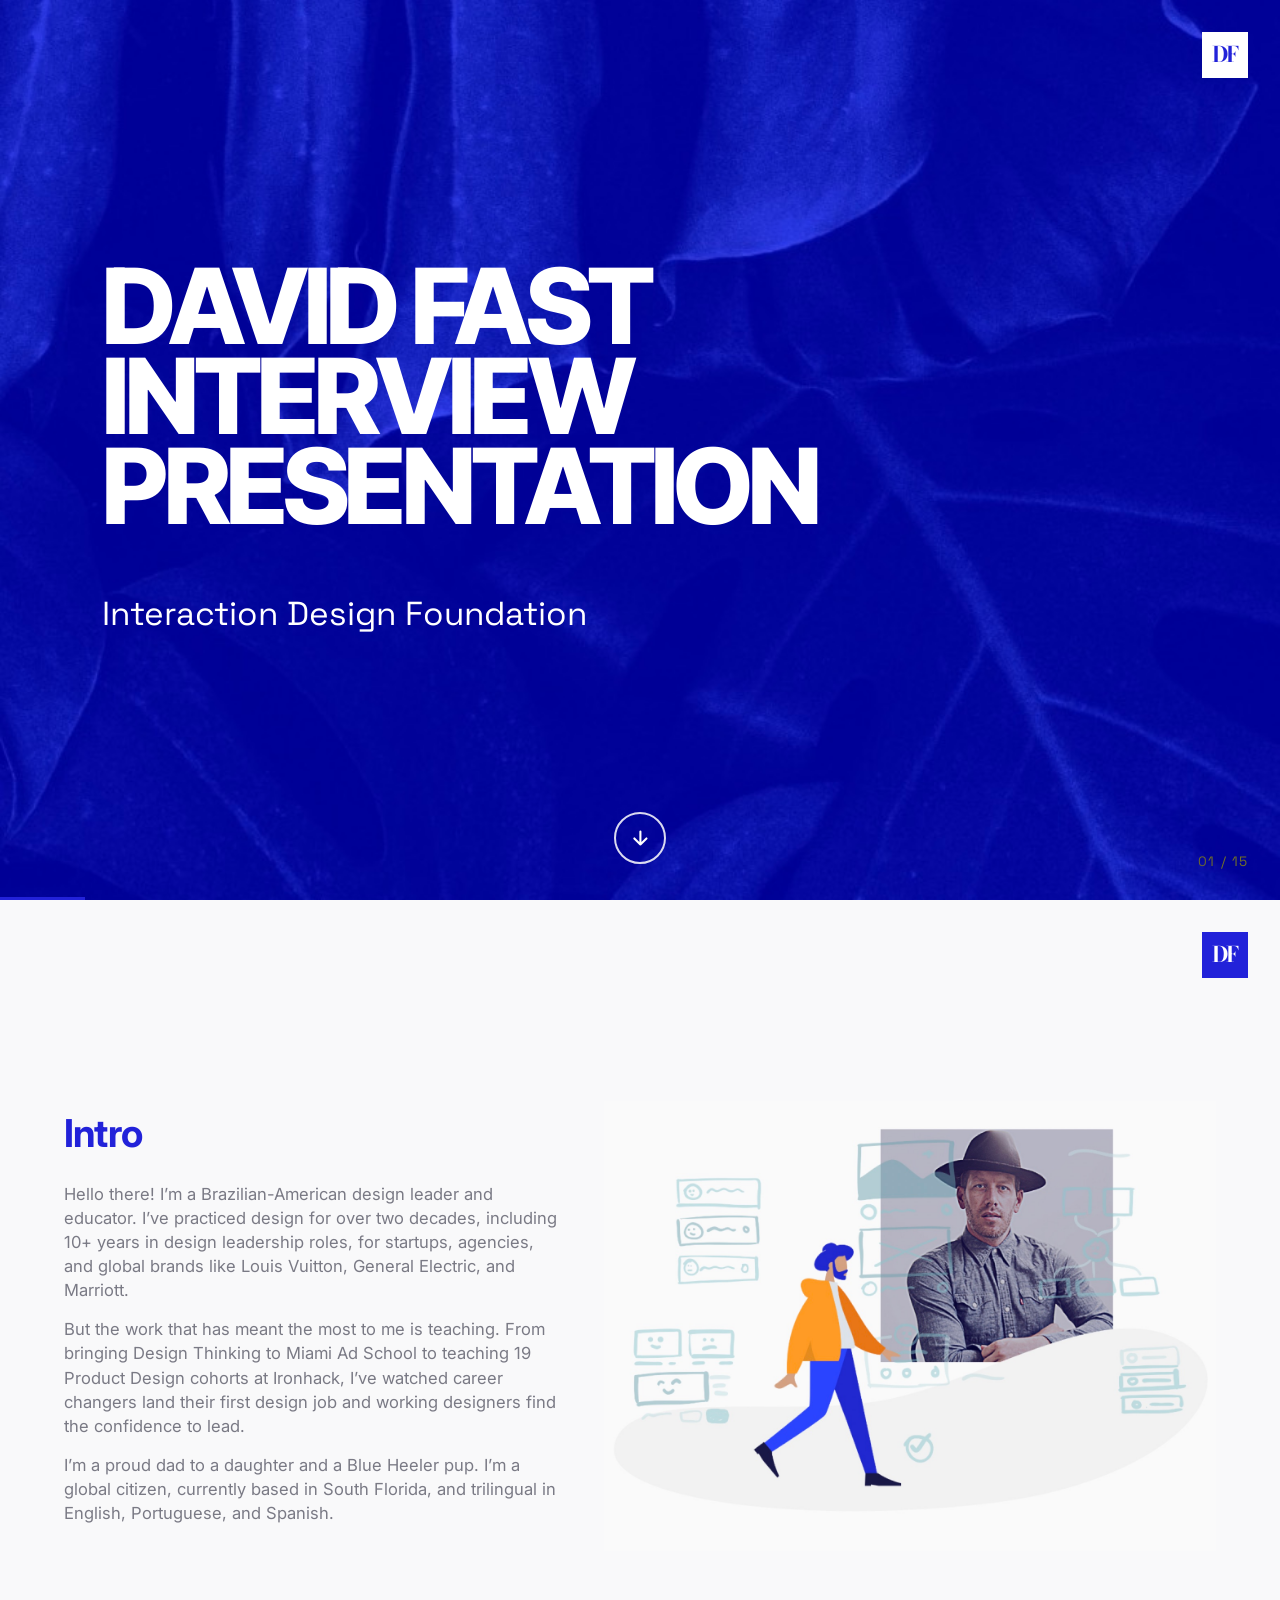
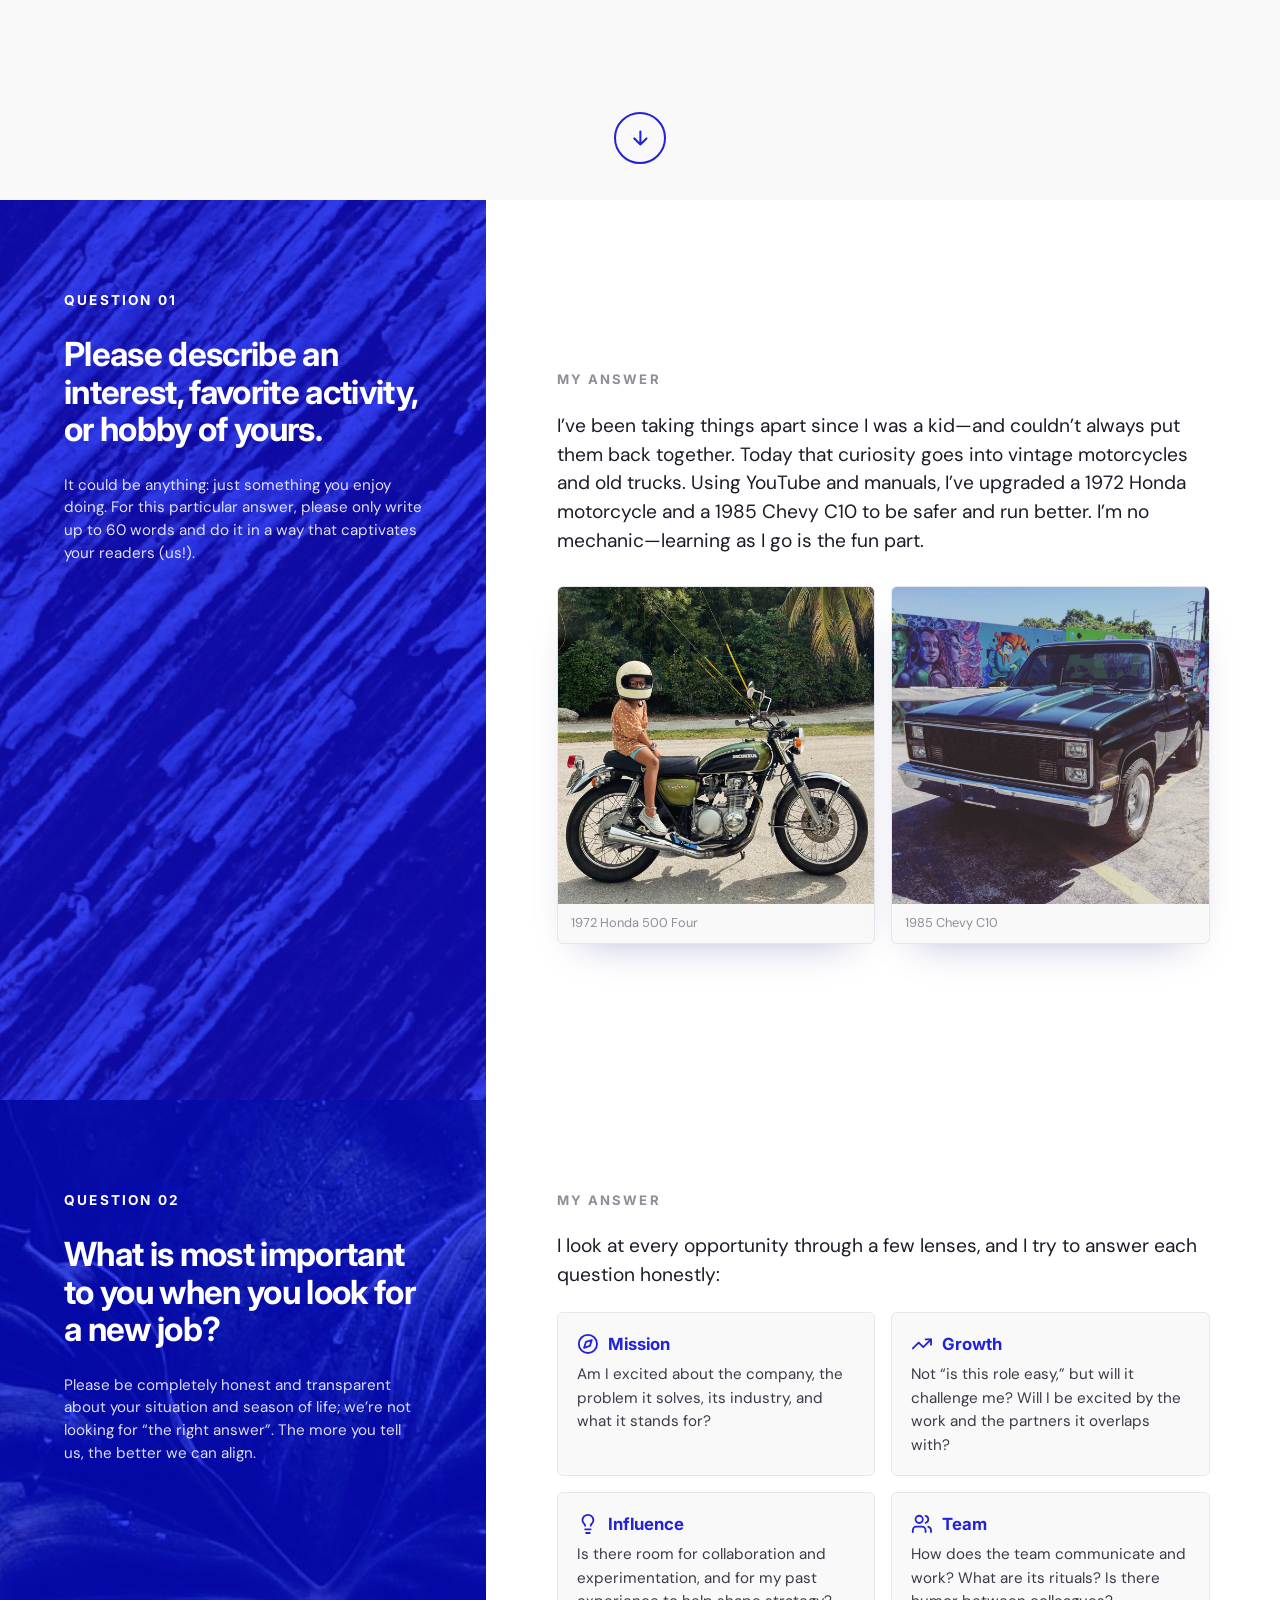
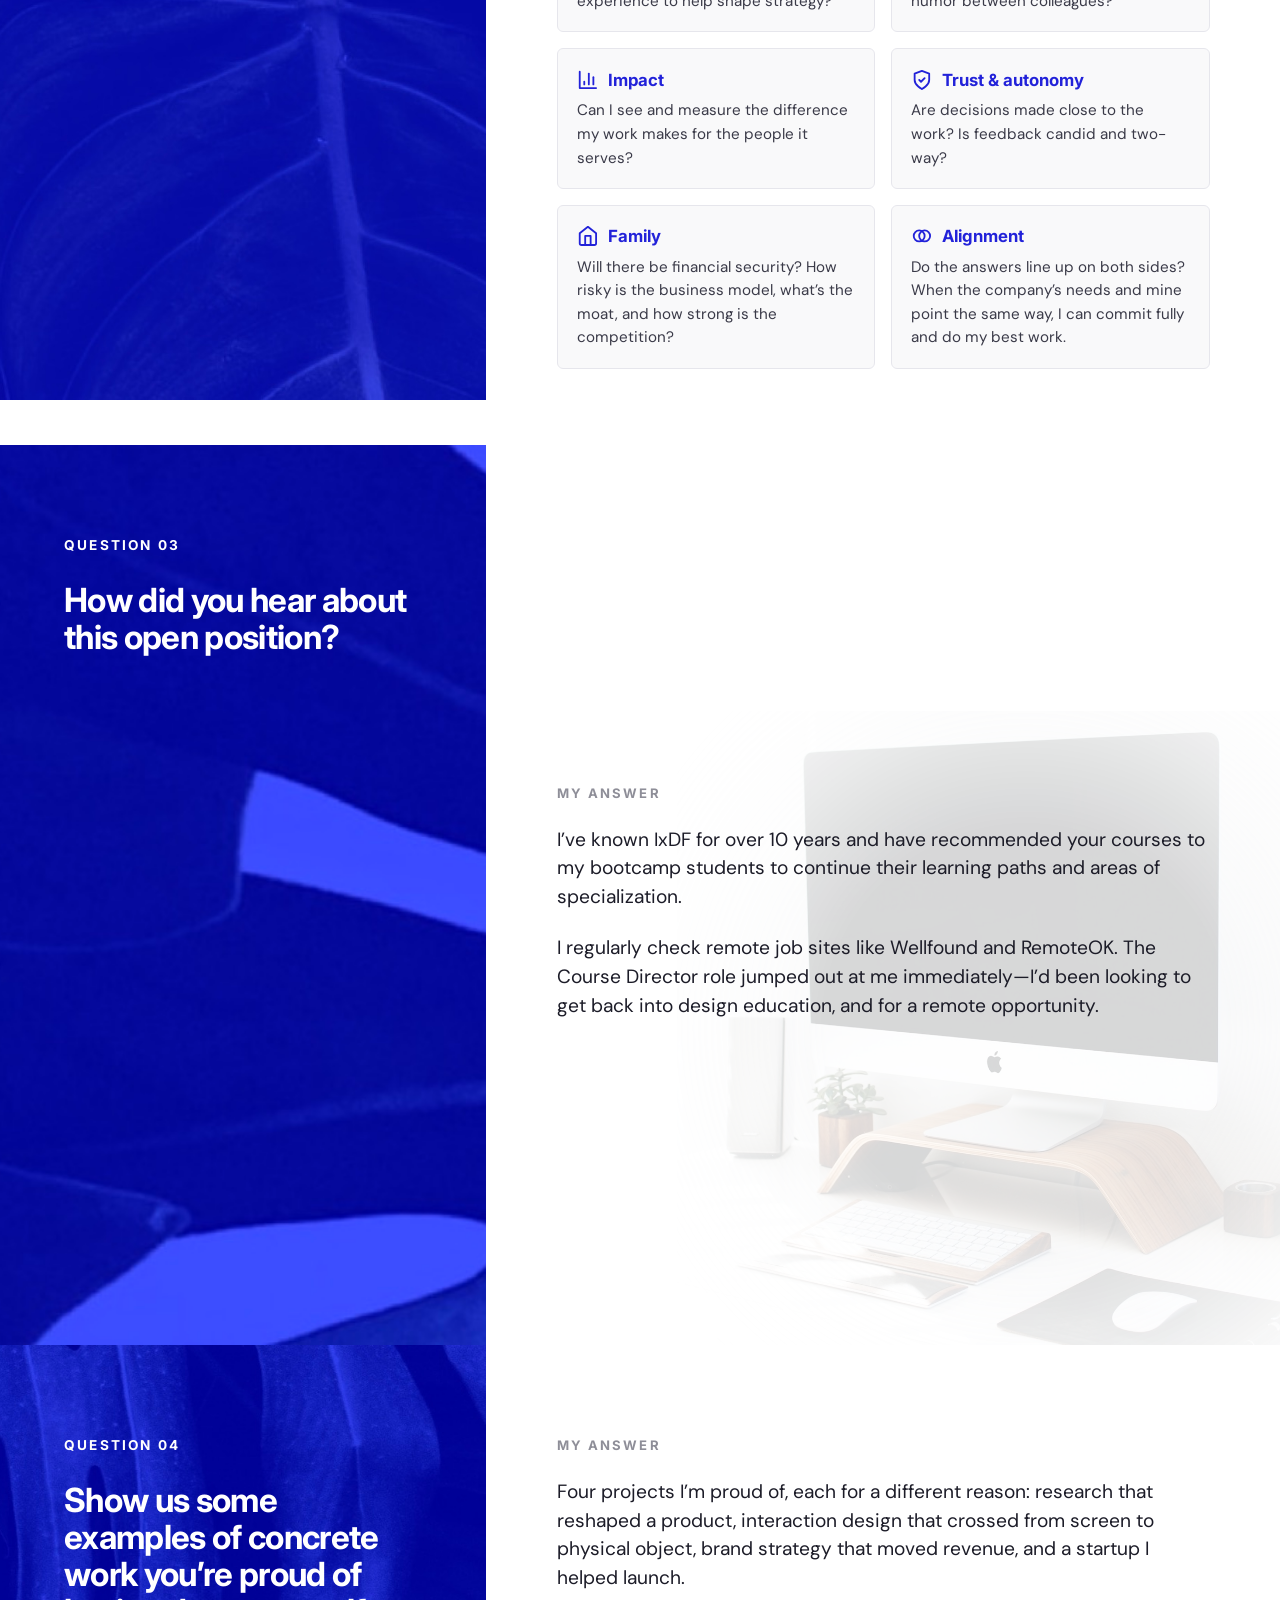
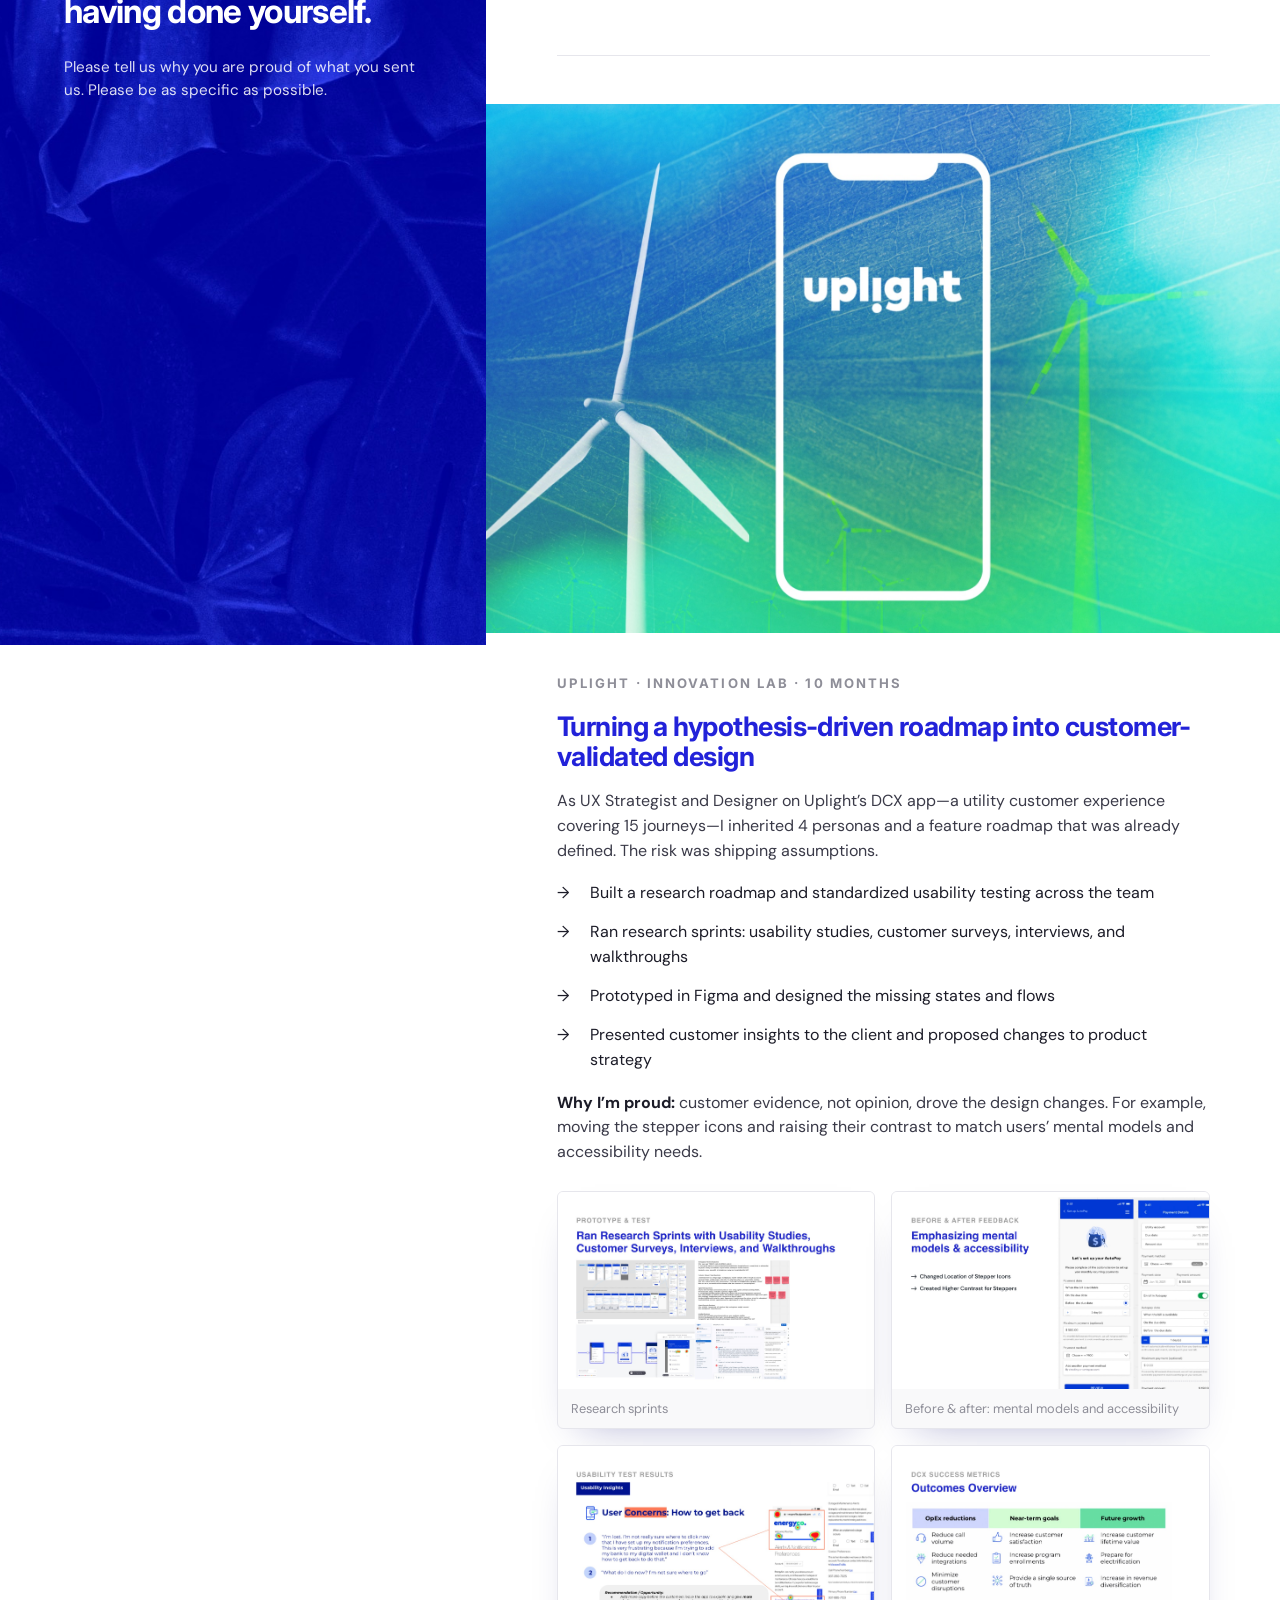
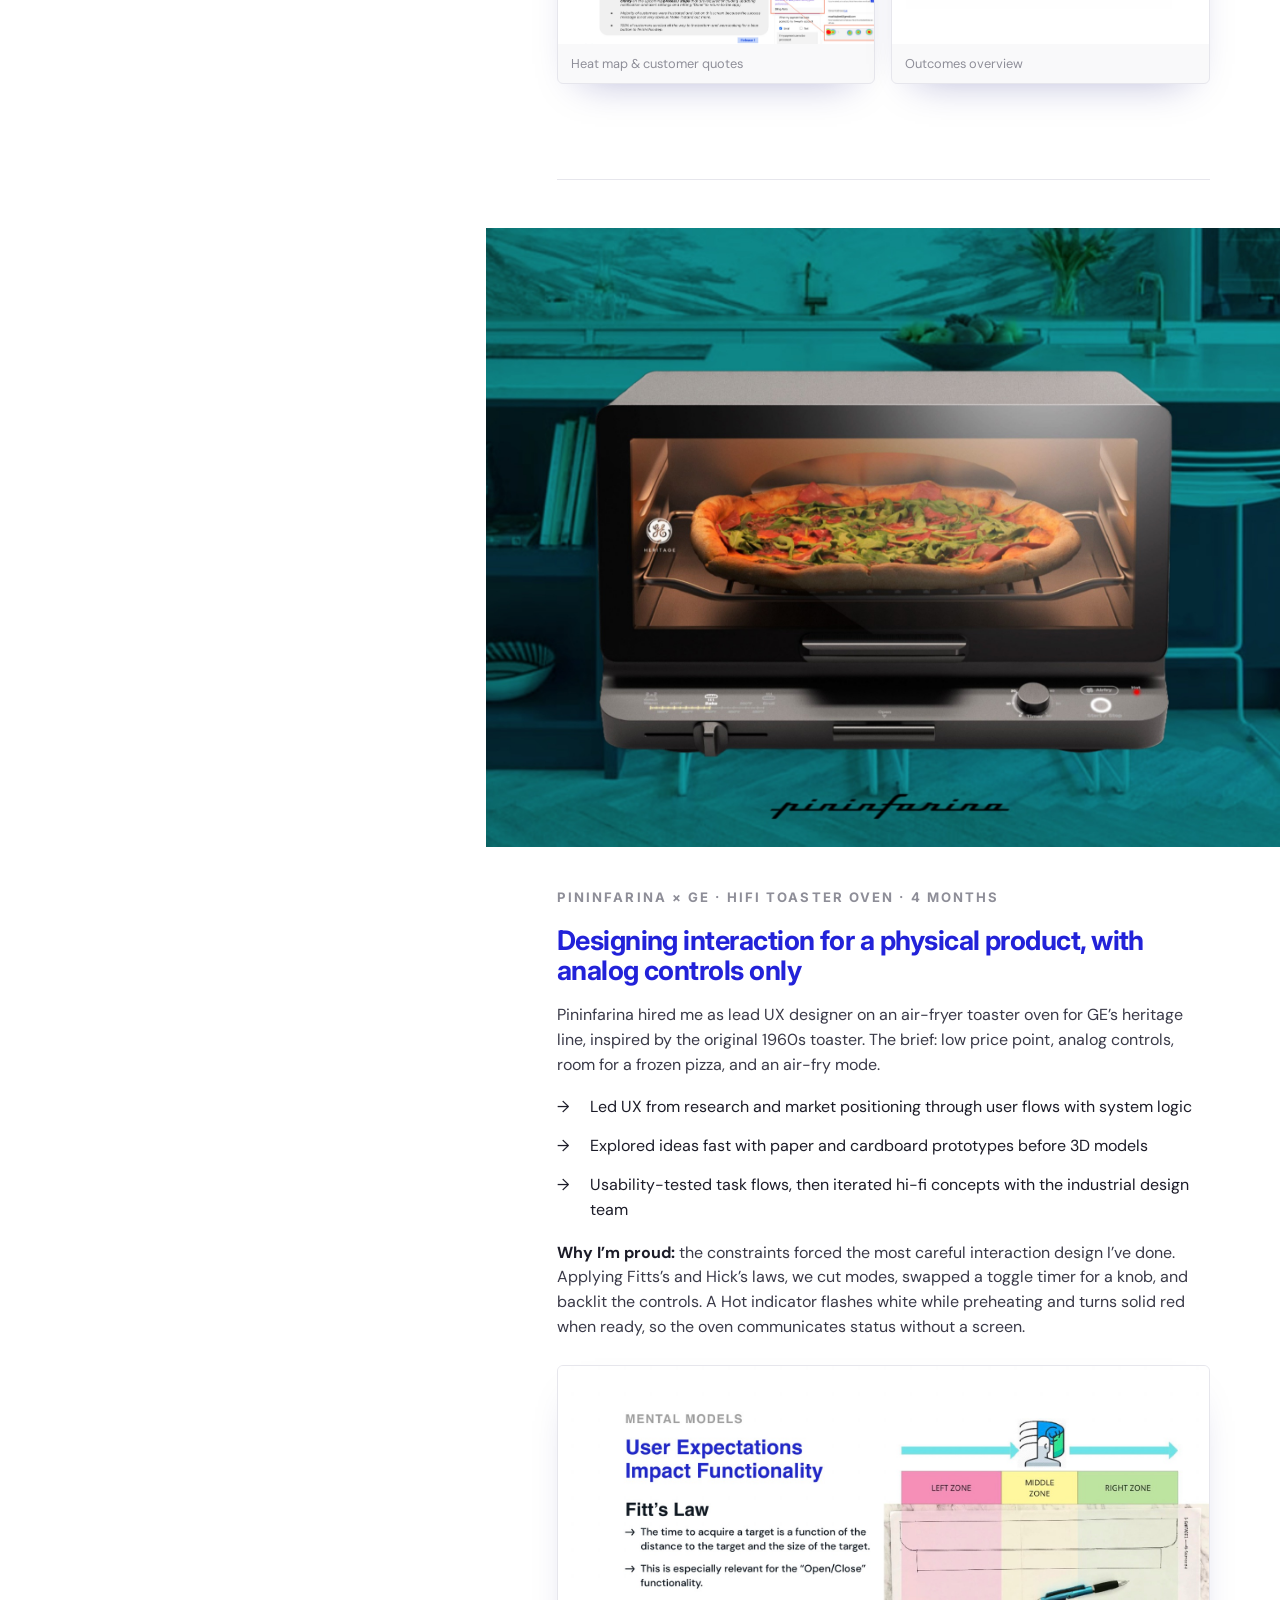
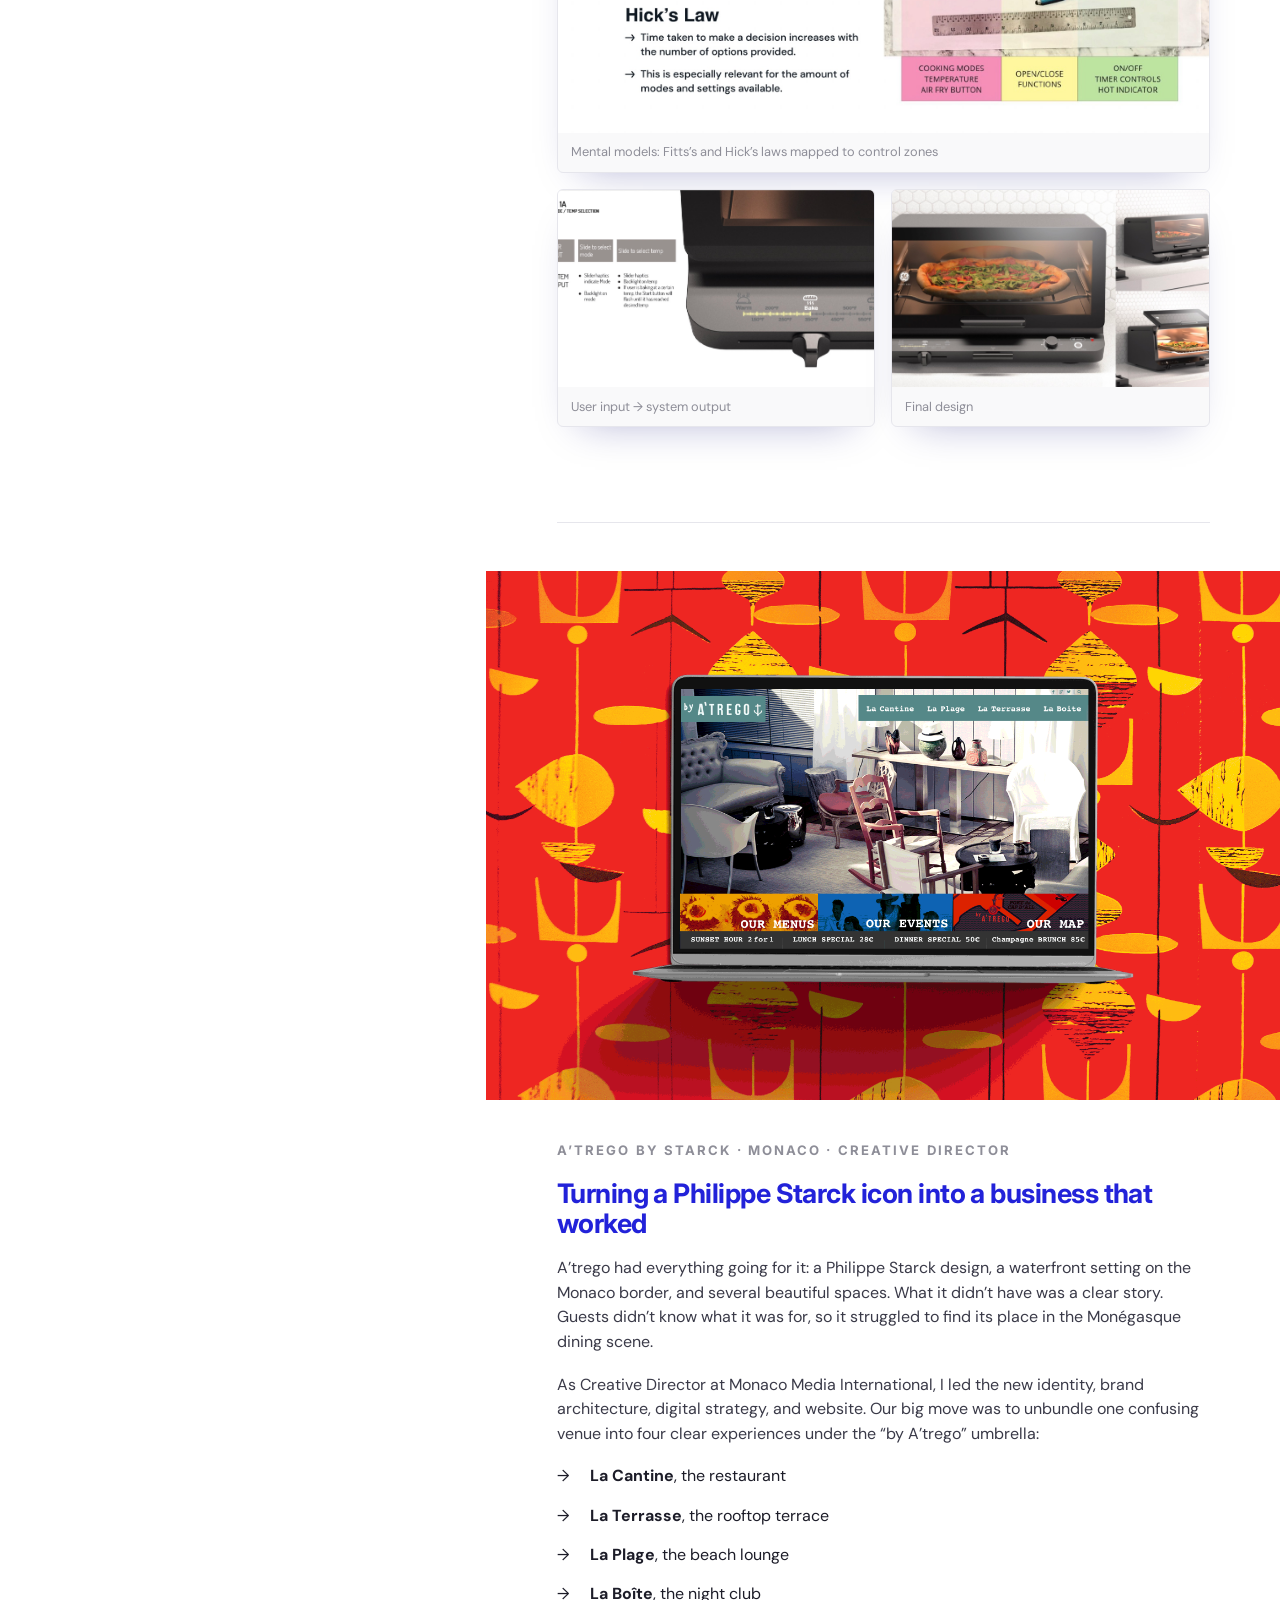
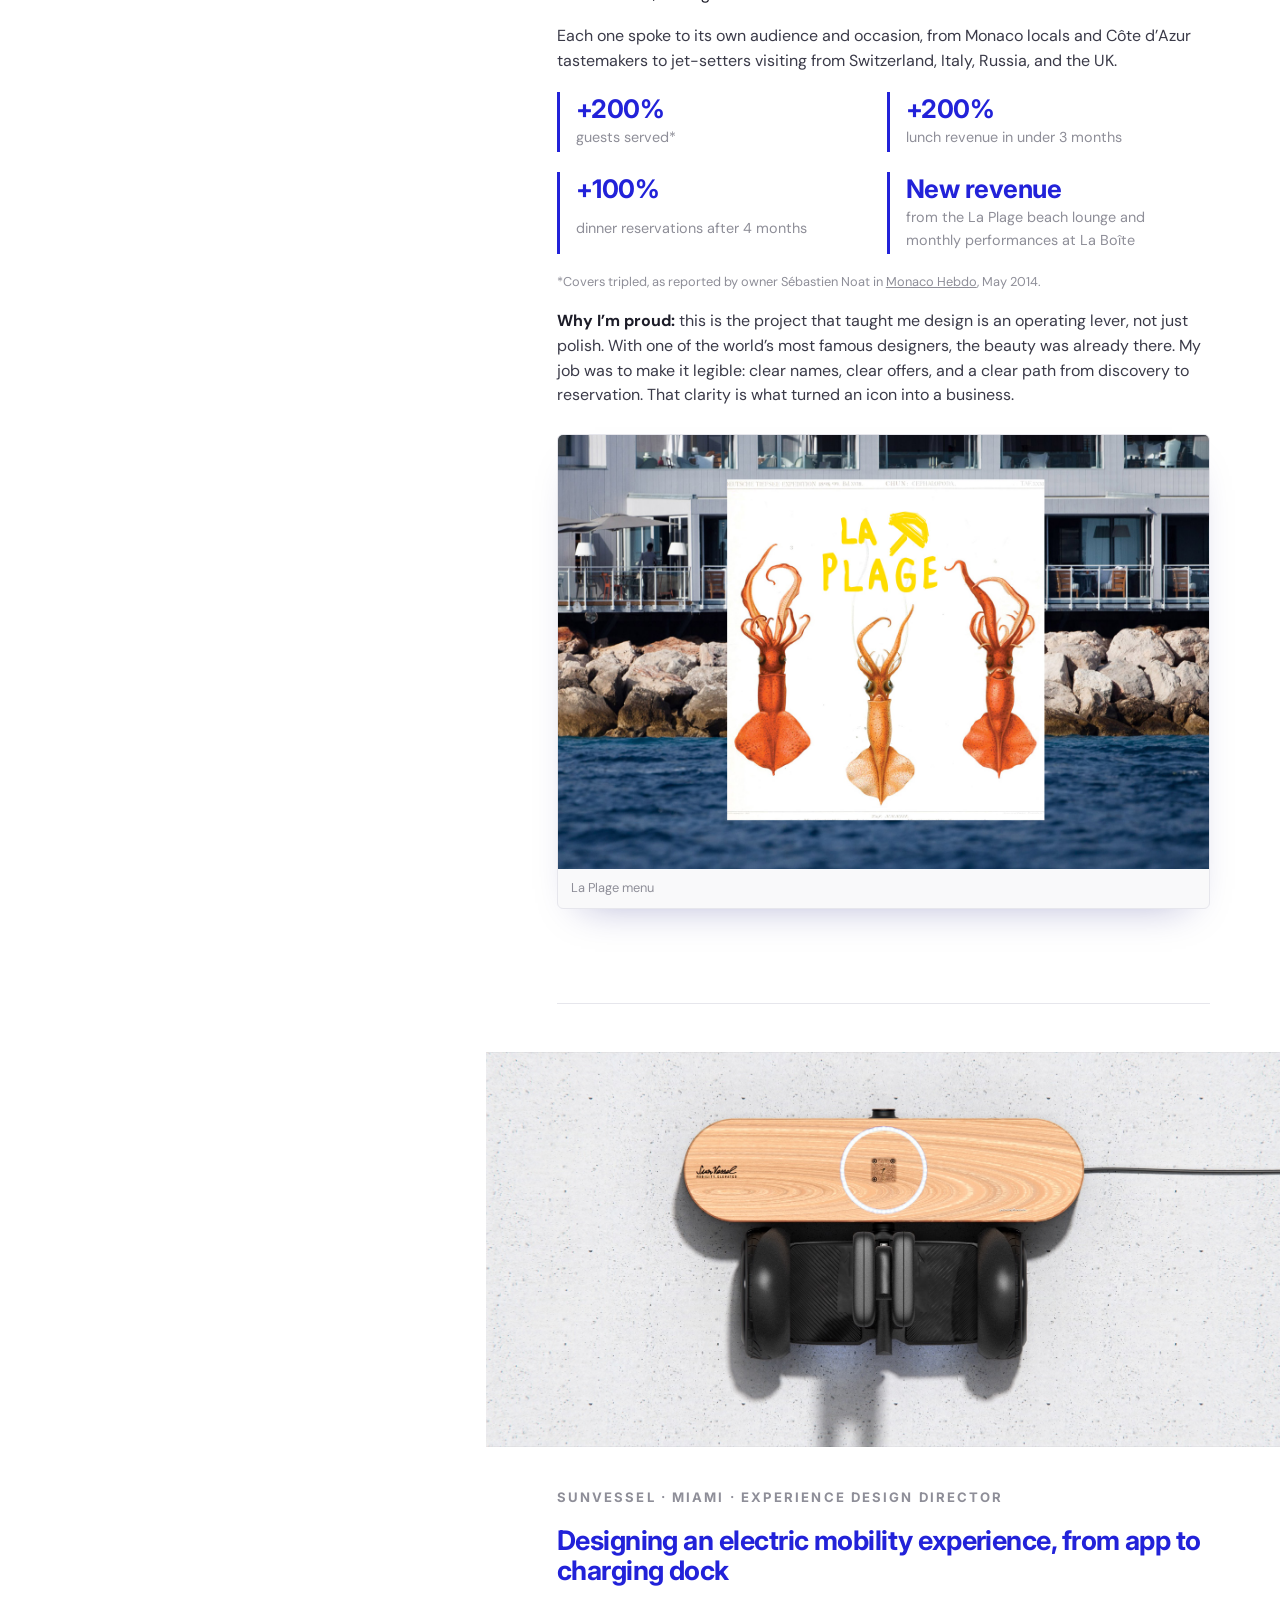
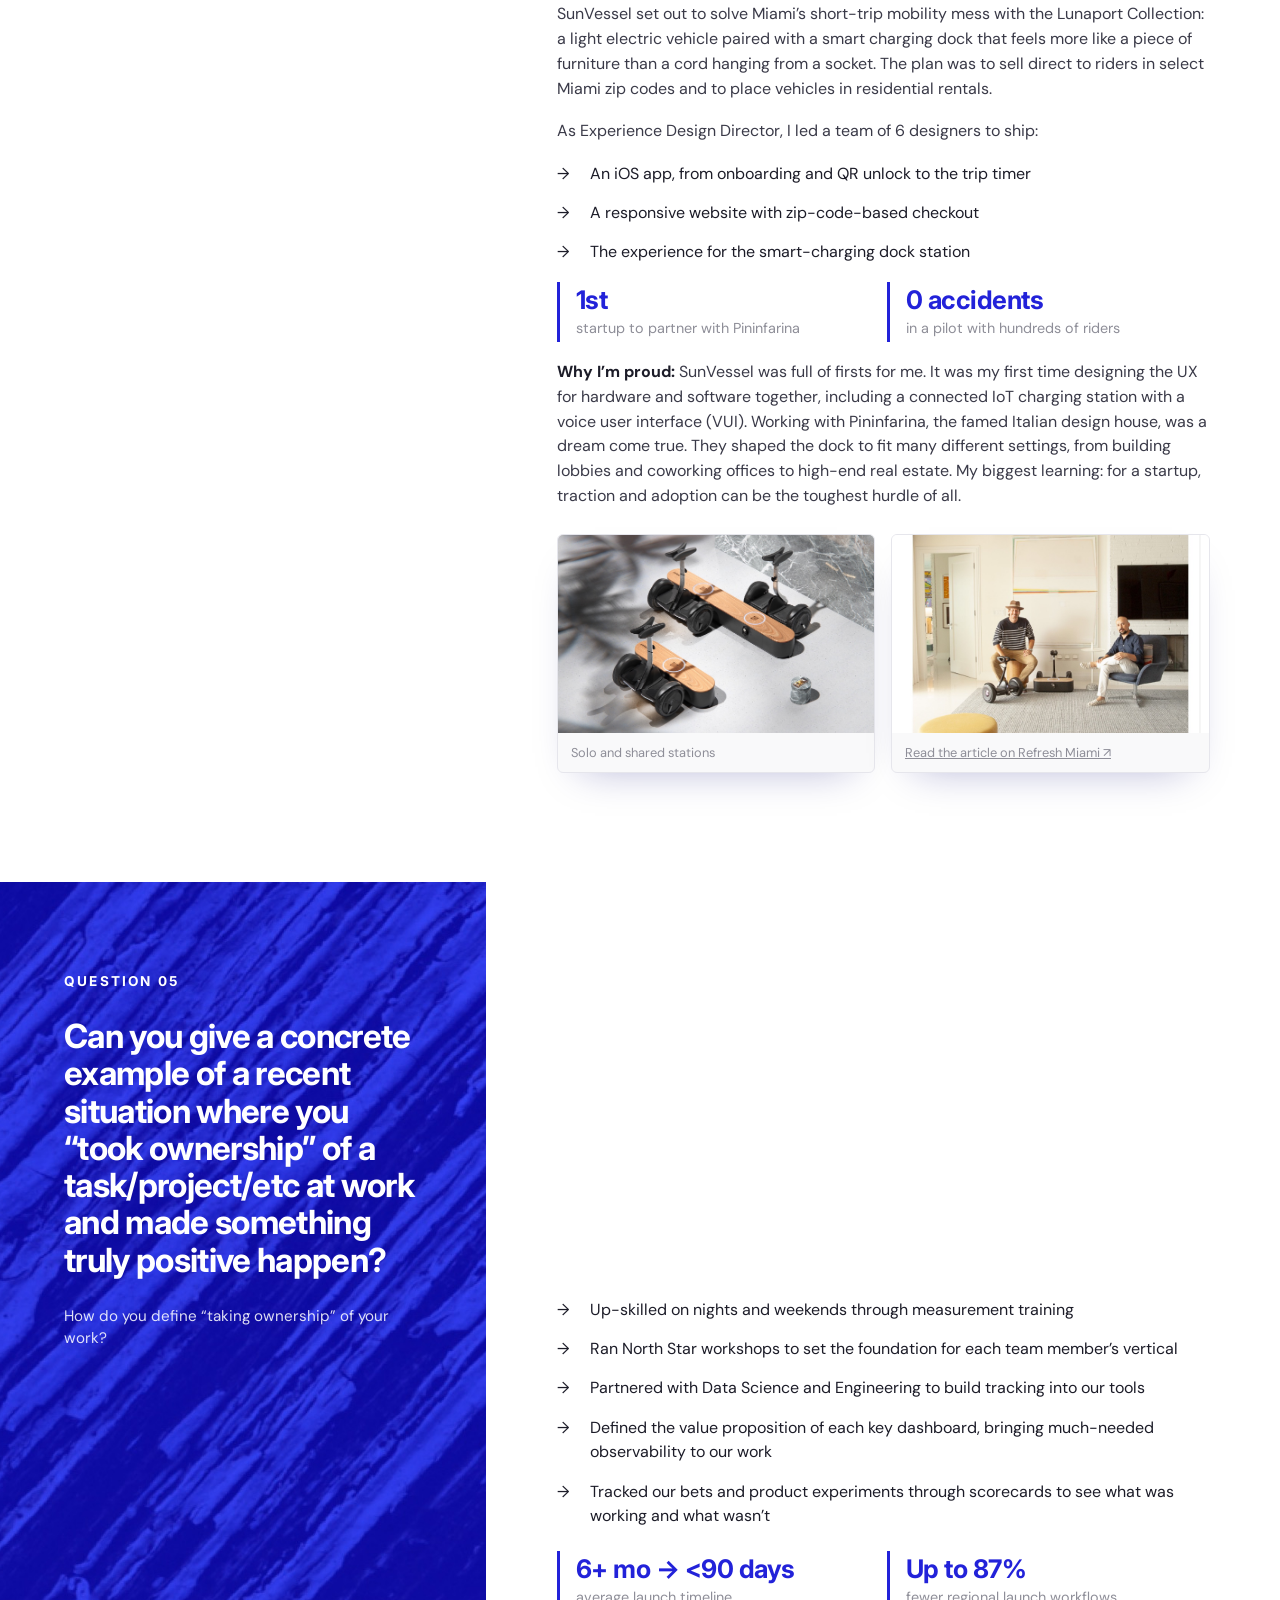
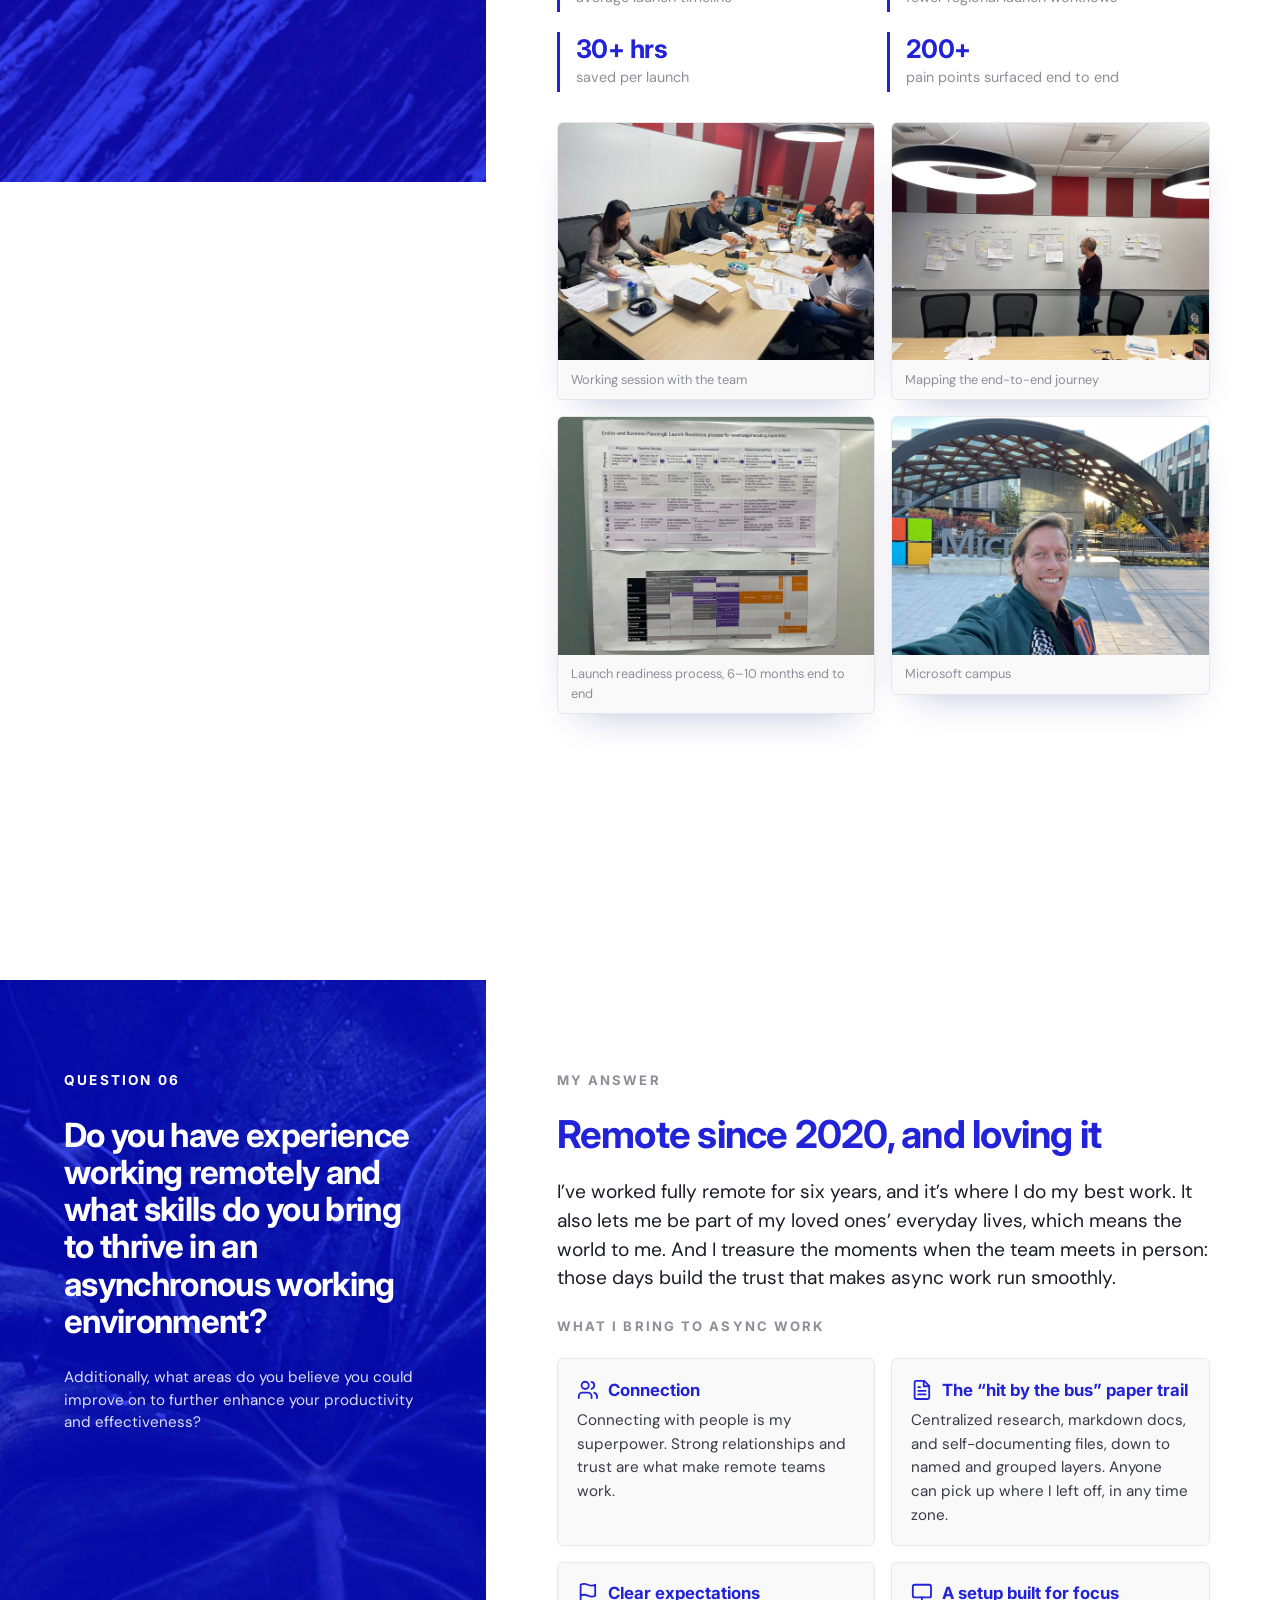
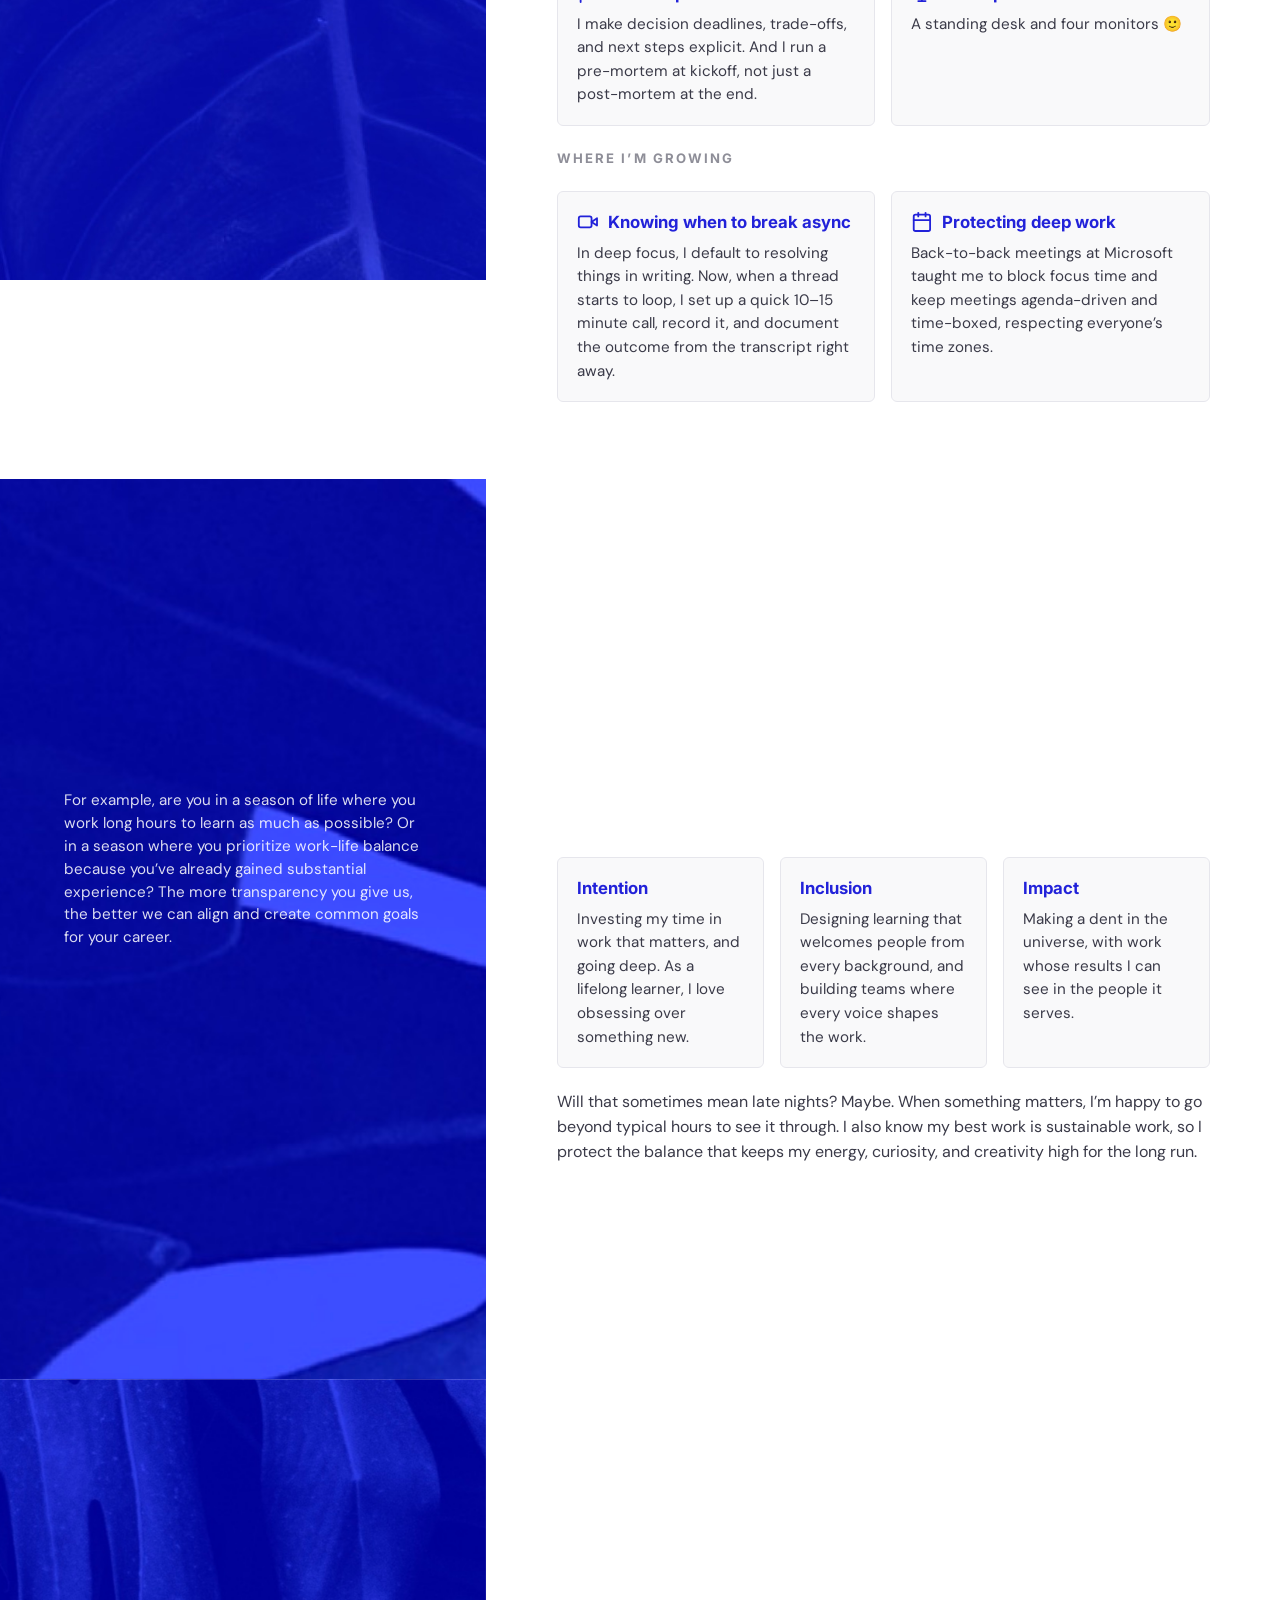
==== commit 2d306183: "Q9: replace Marina Krutchinsky with Emily Campbell (Shape of AI) Co-Authored-By: Claude Sonnet 5.5 <" ====
--- a/index.html
+++ b/index.html
@@ -436,9 +436,9 @@
 						<ul class="person-links"><li><a href="https://www.producttalk.org/" target="_blank" rel="noopener"><svg viewBox="0 0 24 24" fill="none" stroke="currentColor" stroke-width="2" stroke-linecap="round" stroke-linejoin="round" aria-hidden="true"><circle cx="12" cy="12" r="10"/><path d="M2 12h20"/><path d="M12 2a15.3 15.3 0 0 1 4 10 15.3 15.3 0 0 1-4 10 15.3 15.3 0 0 1-4-10 15.3 15.3 0 0 1 4-10z"/></svg>Product Talk</a></li><li><a href="https://www.producttalk.org/opportunity-solution-trees/" target="_blank" rel="noopener"><svg viewBox="0 0 24 24" fill="none" stroke="currentColor" stroke-width="2" stroke-linecap="round" stroke-linejoin="round" aria-hidden="true"><path d="M4 19.5A2.5 2.5 0 0 1 6.5 17H20"/><path d="M6.5 2H20v20H6.5A2.5 2.5 0 0 1 4 19.5v-15A2.5 2.5 0 0 1 6.5 2z"/></svg>Opportunity Solution Trees</a></li><li><a href="https://www.producttalk.org/courses/" target="_blank" rel="noopener"><svg viewBox="0 0 24 24" fill="none" stroke="currentColor" stroke-width="2" stroke-linecap="round" stroke-linejoin="round" aria-hidden="true"><path d="M22 10 12 5 2 10l10 5 10-5z"/><path d="M6 12v5c3 3 9 3 12 0v-5"/></svg>Product Talk Academy</a></li><li><a href="https://producttalkdaily.substack.com/" target="_blank" rel="noopener"><svg viewBox="0 0 24 24" fill="none" stroke="currentColor" stroke-width="2" stroke-linecap="round" stroke-linejoin="round" aria-hidden="true"><path d="M4 4h16v16H4z"/><path d="M8 8h8M8 12h8M8 16h5"/></svg>Product Talk Daily (Substack)</a></li></ul>
 					</article>
 					<article class="person-card">
-						<div class="person-head"><span class="monogram" aria-hidden="true">MK</span><div><h4>Marina Krutchinsky</h4><p class="person-role">Former VP of UX, JPMorgan Chase · writer, UX Mentor Diaries</p></div></div>
-						<ul class="person-areas" aria-label="Would elevate"><li>Influence &amp; leadership</li><li>Career growth</li></ul>
-						<ul class="person-links"><li><a href="https://linkedin.com/in/mkrutchinsky" target="_blank" rel="noopener"><svg viewBox="0 0 24 24" fill="currentColor" aria-hidden="true"><path d="M20.45 20.45h-3.56v-5.57c0-1.33-.02-3.04-1.85-3.04-1.85 0-2.14 1.45-2.14 2.94v5.67H9.34V9h3.42v1.56h.05c.48-.9 1.64-1.85 3.37-1.85 3.6 0 4.27 2.37 4.27 5.46v6.28zM5.34 7.43a2.06 2.06 0 1 1 0-4.13 2.06 2.06 0 0 1 0 4.13zM7.12 20.45H3.56V9h3.56v11.45zM22.22 0H1.77C.79 0 0 .77 0 1.73v20.54C0 23.23.79 24 1.77 24h20.45c.98 0 1.78-.77 1.78-1.73V1.73C24 .77 23.2 0 22.22 0z"/></svg>LinkedIn</a></li><li><a href="https://uxmentor.substack.com/" target="_blank" rel="noopener"><svg viewBox="0 0 24 24" fill="none" stroke="currentColor" stroke-width="2" stroke-linecap="round" stroke-linejoin="round" aria-hidden="true"><path d="M4 4h16v16H4z"/><path d="M8 8h8M8 12h8M8 16h5"/></svg>UX Mentor Diaries (Substack)</a></li><li><a href="https://cal.com/ux-mentor" target="_blank" rel="noopener"><svg viewBox="0 0 24 24" fill="none" stroke="currentColor" stroke-width="2" stroke-linecap="round" stroke-linejoin="round" aria-hidden="true"><path d="M22 10 12 5 2 10l10 5 10-5z"/><path d="M6 12v5c3 3 9 3 12 0v-5"/></svg>Coaching</a></li></ul>
+						<div class="person-head"><span class="monogram" aria-hidden="true">EC</span><div><h4>Emily Campbell</h4><p class="person-role">Creator, Shape of AI · product design leader, ex-InVision, Vendr and BookClub</p></div></div>
+						<ul class="person-areas" aria-label="Would elevate"><li>AI interaction patterns</li><li>02 Agentic UX</li></ul>
+						<ul class="person-links"><li><a href="https://www.linkedin.com/in/emmiecampbell/" target="_blank" rel="noopener"><svg viewBox="0 0 24 24" fill="currentColor" aria-hidden="true"><path d="M20.45 20.45h-3.56v-5.57c0-1.33-.02-3.04-1.85-3.04-1.85 0-2.14 1.45-2.14 2.94v5.67H9.34V9h3.42v1.56h.05c.48-.9 1.64-1.85 3.37-1.85 3.6 0 4.27 2.37 4.27 5.46v6.28zM5.34 7.43a2.06 2.06 0 1 1 0-4.13 2.06 2.06 0 0 1 0 4.13zM7.12 20.45H3.56V9h3.56v11.45zM22.22 0H1.77C.79 0 0 .77 0 1.73v20.54C0 23.23.79 24 1.77 24h20.45c.98 0 1.78-.77 1.78-1.73V1.73C24 .77 23.2 0 22.22 0z"/></svg>LinkedIn</a></li><li><a href="https://www.shapeof.ai/" target="_blank" rel="noopener"><svg viewBox="0 0 24 24" fill="none" stroke="currentColor" stroke-width="2" stroke-linecap="round" stroke-linejoin="round" aria-hidden="true"><circle cx="12" cy="12" r="10"/><path d="M2 12h20"/><path d="M12 2a15.3 15.3 0 0 1 4 10 15.3 15.3 0 0 1-4 10 15.3 15.3 0 0 1-4-10 15.3 15.3 0 0 1 4-10z"/></svg>Shape of AI</a></li><li><a href="images/layers-of-ai.webp" target="_blank" rel="noopener"><svg viewBox="0 0 24 24" fill="none" stroke="currentColor" stroke-width="2" stroke-linecap="round" stroke-linejoin="round" aria-hidden="true"><rect x="3" y="3" width="18" height="18" rx="2"/><circle cx="8.5" cy="8.5" r="1.5"/><path d="m21 15-5-5L5 21"/></svg>Layers of AI Experience</a></li><li><a href="https://shapeofai.substack.com/" target="_blank" rel="noopener"><svg viewBox="0 0 24 24" fill="none" stroke="currentColor" stroke-width="2" stroke-linecap="round" stroke-linejoin="round" aria-hidden="true"><path d="M4 4h16v16H4z"/><path d="M8 8h8M8 12h8M8 16h5"/></svg>Newsletter (Substack)</a></li></ul>
 					</article>
 					<article class="person-card">
 						<div class="person-head"><span class="monogram" aria-hidden="true">DH</span><div><h4>David Hoang</h4><p class="person-role">VP of Design, Rovo &amp; AI, Atlassian · ex-Replit, first Head of Design at Webflow</p></div></div>
